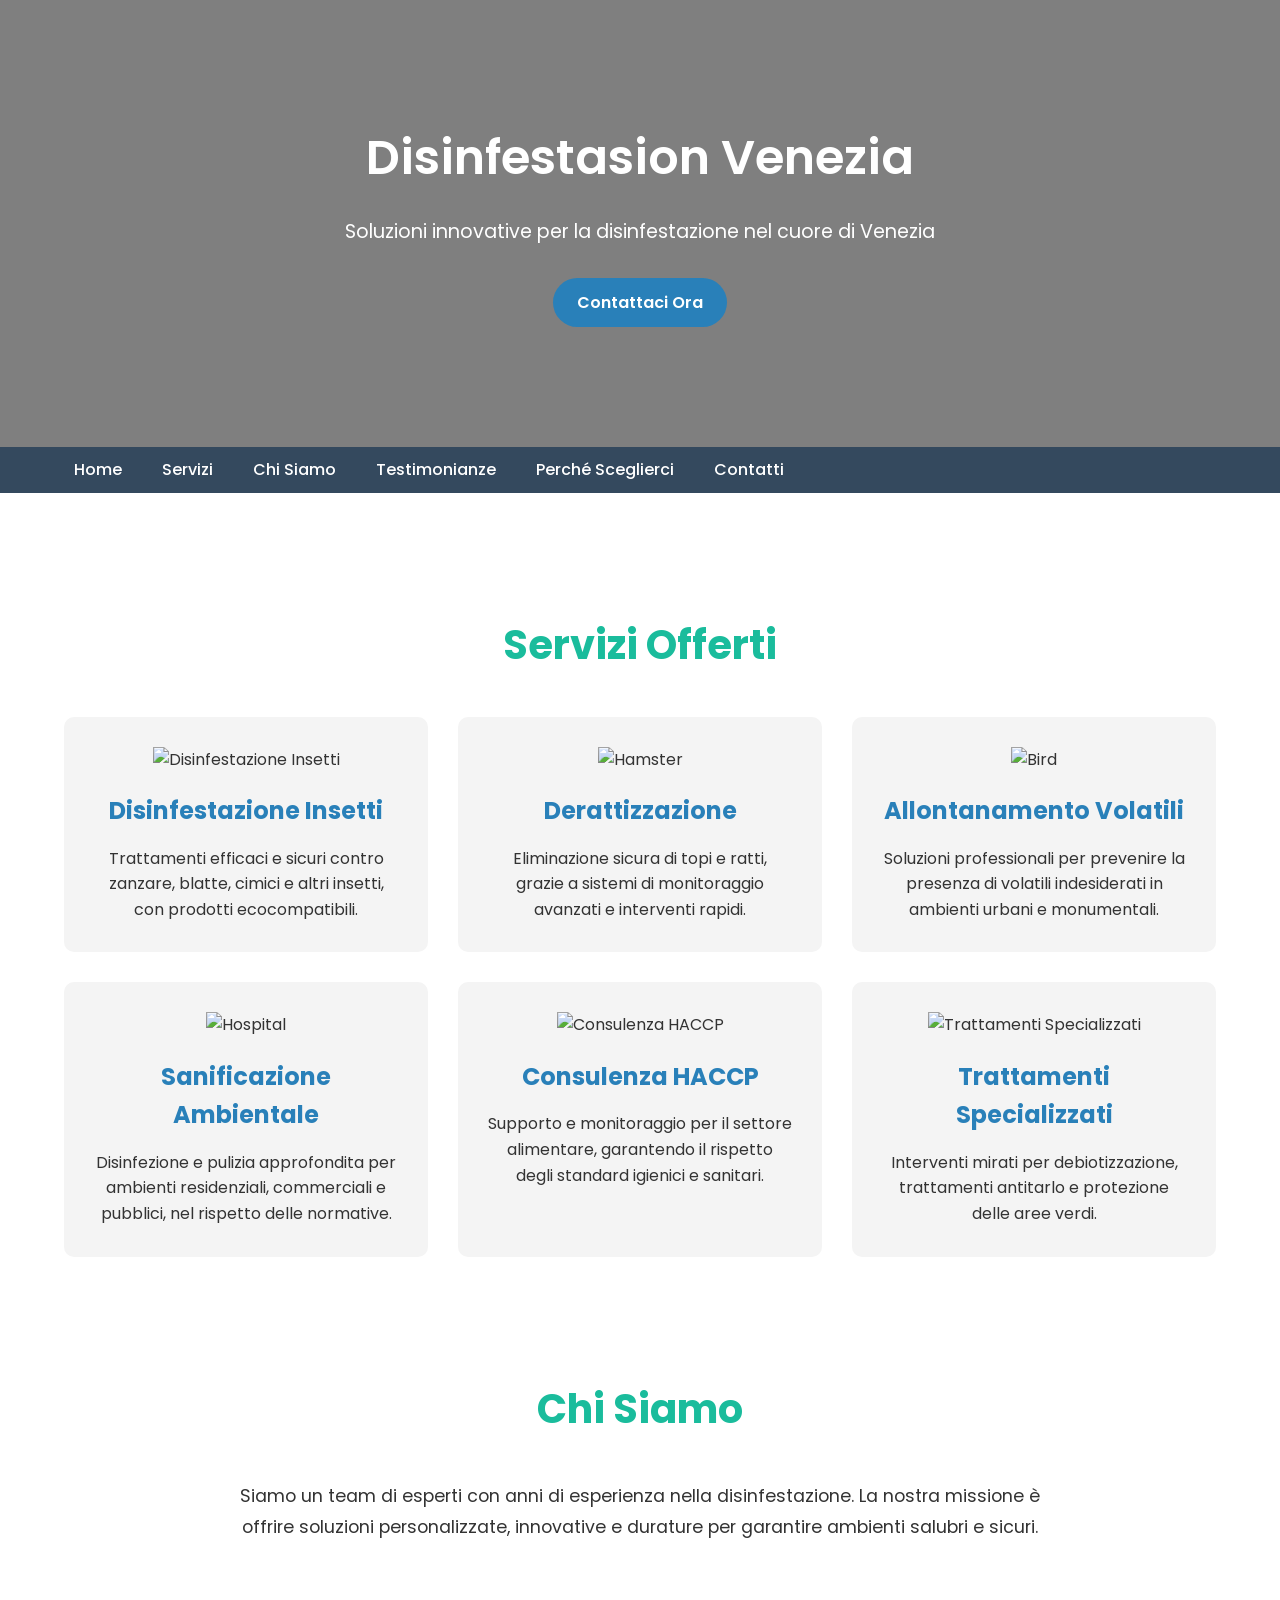
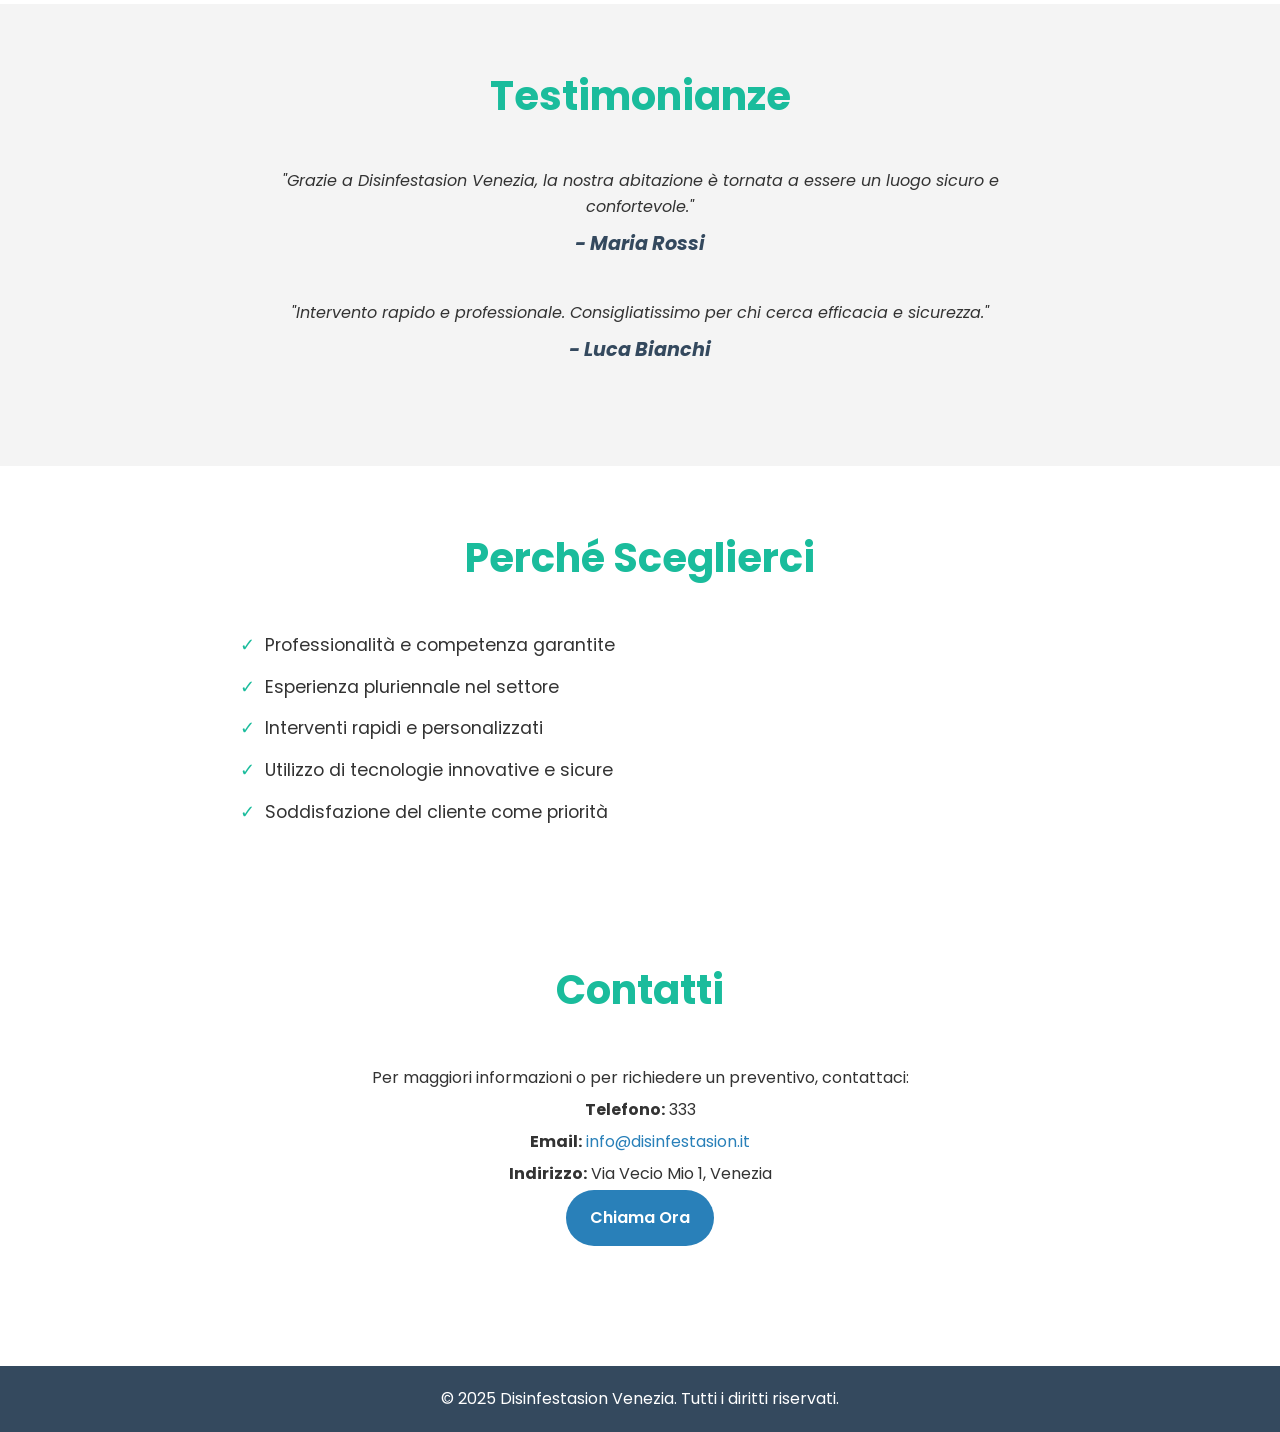
==== index.html @ 1f7f060f "Update index.html" ====
<!DOCTYPE html>
<html lang="it">
<head>
  <meta charset="UTF-8">
  <meta name="viewport" content="width=device-width, initial-scale=1.0">
  <title>Disinfestasion Venezia - Soluzioni Moderne per il Controllo degli Infestanti</title>
  <meta name="description" content="Disinfestasion Venezia: Servizi professionali di disinfestazione e derattizzazione con soluzioni innovative e sicure nel cuore di Venezia.">
  <meta name="keywords" content="Disinfestasion Venezia, disinfestazione, derattizzazione, controllo infestanti, servizi professionali">
  <!-- Google Fonts -->
  <link href="https://fonts.googleapis.com/css2?family=Poppins:wght@300;400;600&display=swap" rel="stylesheet">
  <style>
    /* Reset e impostazioni di base */
    * {
      margin: 0;
      padding: 0;
      box-sizing: border-box;
    }
    html {
      scroll-behavior: smooth;
    }
    body {
      font-family: 'Poppins', sans-serif;
      line-height: 1.6;
      color: #333;
      background-color: #fff;
    }
    :root {
      --primary-color: #1ABC9C;
      --secondary-color: #34495E;
      --accent-color: #2980B9;
      --light-gray: #f4f4f4;
    }
    .container {
      width: 90%;
      max-width: 1200px;
      margin: auto;
    }
    /* Header - Hero */
    header {
      background: url('https://media.istockphoto.com/id/1221591240/it/foto/uomo-che-indossa-una-tuta-protettiva-che-disinfetta-la-sala-di-montaggio.webp?s=2048x2048&w=is&k=20&c=J-QjBv8Hehp_ovt5HHXPzfksiluLT3TPMdTPFOhJAxs=') center/cover no-repeat;
      position: relative;
      color: #fff;
      padding: 120px 0;
      text-align: center;
    }
    header::after {
      content: "";
      position: absolute;
      top: 0; left: 0;
      width: 100%;
      height: 100%;
      background-color: rgba(0, 0, 0, 0.5);
    }
    header .header-content {
      position: relative;
      z-index: 1;
    }
    header .logo {
      position: absolute;
      top: 20px;
      left: 20px;
    }
    header .logo img {
      width: 70px;
    }
    header h1 {
      font-size: 3em;
      margin-bottom: 20px;
      font-weight: 600;
    }
    header p {
      font-size: 1.2em;
      margin-bottom: 30px;
    }
    /* Navbar */
    nav {
      background-color: var(--secondary-color);
      position: sticky;
      top: 0;
      z-index: 1000;
      width: 100%;
    }
    nav .nav-container {
      display: flex;
      align-items: center;
      justify-content: space-between;
      padding: 10px 0;
    }
    nav ul {
      list-style: none;
      display: flex;
      gap: 20px;
    }
    nav ul li a {
      text-decoration: none;
      color: #fff;
      font-weight: 500;
      padding: 10px;
      transition: color 0.3s;
    }
    nav ul li a:hover {
      color: var(--primary-color);
    }
    /* Hamburger Menu per Mobile */
    .hamburger {
      display: none;
      flex-direction: column;
      cursor: pointer;
    }
    .hamburger span {
      height: 3px;
      width: 25px;
      background: #fff;
      margin-bottom: 4px;
      border-radius: 3px;
    }
    /* Sezioni */
    main {
      padding: 60px 0;
    }
    section {
      padding: 60px 0;
    }
    section h2 {
      text-align: center;
      color: var(--primary-color);
      margin-bottom: 40px;
      font-size: 2.5em;
    }
    .btn {
      display: inline-block;
      background-color: var(--accent-color);
      color: #fff;
      padding: 12px 24px;
      text-decoration: none;
      border-radius: 50px;
      font-weight: 600;
      transition: background-color 0.3s;
    }
    .btn:hover {
      background-color: var(--primary-color);
    }
    /* Correzione per il bottone "Chiama Ora" in contatti */
    .contact-info a.btn {
      color: #fff;
    }
    /* Servizi - Cards */
    .services {
      display: grid;
      grid-template-columns: repeat(auto-fit, minmax(280px, 1fr));
      gap: 30px;
    }
    .service-card {
      background-color: var(--light-gray);
      padding: 30px;
      border-radius: 10px;
      text-align: center;
      transition: transform 0.3s;
    }
    .service-card:hover {
      transform: translateY(-5px);
    }
    .service-card img {
      width: 60px;
      margin-bottom: 20px;
    }
    .service-card h3 {
      font-size: 1.5em;
      color: var(--accent-color);
      margin-bottom: 15px;
    }
    .service-card p {
      font-size: 1em;
    }
    /* Sezione Chi Siamo e Perché Sceglierci */
    .about, .why-choose {
      max-width: 800px;
      margin: auto;
      text-align: center;
      font-size: 1.1em;
      line-height: 1.8;
    }
    .why-choose ul {
      list-style: none;
      margin-top: 20px;
      text-align: left;
    }
    .why-choose ul li {
      margin-bottom: 10px;
      padding-left: 25px;
      position: relative;
    }
    .why-choose ul li::before {
      content: "✓";
      position: absolute;
      left: 0;
      color: var(--primary-color);
    }
    /* Testimonianze */
    .testimonials {
      background-color: var(--light-gray);
      padding: 60px 0;
    }
    .testimonial {
      max-width: 800px;
      margin: auto;
      text-align: center;
      font-style: italic;
      margin-bottom: 40px;
    }
    .testimonial p {
      margin-bottom: 10px;
    }
    .testimonial h3 {
      font-size: 1.2em;
      color: var(--secondary-color);
    }
    /* Contatti */
    .contact-info {
      text-align: center;
      line-height: 2;
    }
    .contact-info a {
      color: var(--accent-color);
      text-decoration: none;
    }
    /* Footer */
    footer {
      background-color: var(--secondary-color);
      color: #fff;
      padding: 20px 0;
      text-align: center;
    }
    /* Responsive */
    @media (max-width: 768px) {
      header h1 {
        font-size: 2.5em;
      }
      nav ul {
        display: none;
        flex-direction: column;
        background: var(--secondary-color);
        width: 100%;
      }
      nav ul.show {
        display: flex;
      }
      .hamburger {
        display: flex;
      }
    }
  </style>
</head>
<body>
  <!-- Header -->
  <header id="home">
    <div class="header-content container">
      <h1>Disinfestasion Venezia</h1>
      <p>Soluzioni innovative per la disinfestazione nel cuore di Venezia</p>
      <a href="#contatti" class="btn">Contattaci Ora</a>
    </div>
  </header>
  <!-- Navbar -->
  <nav>
    <div class="container nav-container">
      <div class="hamburger" id="hamburger">
        <span></span>
        <span></span>
        <span></span>
      </div>
      <ul id="nav-menu">
        <li><a href="#home">Home</a></li>
        <li><a href="#servizi">Servizi</a></li>
        <li><a href="#chi-siamo">Chi Siamo</a></li>
        <li><a href="#testimonianze">Testimonianze</a></li>
        <li><a href="#perche-noi">Perché Sceglierci</a></li>
        <li><a href="#contatti">Contatti</a></li>
      </ul>
    </div>
  </nav>
  <!-- Main Content -->
  <main>
    <!-- Sezione Servizi -->
 <section id="servizi">
  <div class="container">
    <h2>Servizi Offerti</h2>
    <div class="services">
      <div class="service-card">
        <img src="https://img.icons8.com/ios-filled/100/000000/bug.png" alt="Disinfestazione Insetti">
        <h3>Disinfestazione Insetti</h3>
        <p>Trattamenti efficaci e sicuri contro zanzare, blatte, cimici e altri insetti, con prodotti ecocompatibili.</p>
      </div>
      <div class="service-card">
        <img src="https://img.icons8.com/ios-filled/100/000000/hamster.png" alt="Hamster">
        <h3>Derattizzazione</h3>
        <p>Eliminazione sicura di topi e ratti, grazie a sistemi di monitoraggio avanzati e interventi rapidi.</p>
      </div>
      <div class="service-card">
        <img src="https://img.icons8.com/ios-filled/100/000000/bird.png" alt="Bird">
        <h3>Allontanamento Volatili</h3>
        <p>Soluzioni professionali per prevenire la presenza di volatili indesiderati in ambienti urbani e monumentali.</p>
      </div>
      <div class="service-card">
        <img src="https://img.icons8.com/ios-filled/100/000000/hospital.png" alt="Hospital">
        <h3>Sanificazione Ambientale</h3>
        <p>Disinfezione e pulizia approfondita per ambienti residenziali, commerciali e pubblici, nel rispetto delle normative.</p>
      </div>
      <div class="service-card">
        <img src="https://img.icons8.com/ios-filled/100/000000/clipboard.png" alt="Consulenza HACCP">
        <h3>Consulenza HACCP</h3>
        <p>Supporto e monitoraggio per il settore alimentare, garantendo il rispetto degli standard igienici e sanitari.</p>
      </div>
      <div class="service-card">
        <img src="https://img.icons8.com/ios-filled/100/000000/shield.png" alt="Trattamenti Specializzati">
        <h3>Trattamenti Specializzati</h3>
        <p>Interventi mirati per debiotizzazione, trattamenti antitarlo e protezione delle aree verdi.</p>
      </div>
    </div>
  </div>
</section>
    <!-- Sezione Chi Siamo -->
    <section id="chi-siamo">
      <div class="container">
        <h2>Chi Siamo</h2>
        <div class="about">
          <p>Siamo un team di esperti con anni di esperienza nella disinfestazione. La nostra missione è offrire soluzioni personalizzate, innovative e durature per garantire ambienti salubri e sicuri.</p>
        </div>
      </div>
    </section>
    <!-- Sezione Testimonianze -->
    <section id="testimonianze" class="testimonials">
      <div class="container">
        <h2>Testimonianze</h2>
        <div class="testimonial">
          <p>"Grazie a Disinfestasion Venezia, la nostra abitazione è tornata a essere un luogo sicuro e confortevole."</p>
          <h3>- Maria Rossi</h3>
        </div>
        <div class="testimonial">
          <p>"Intervento rapido e professionale. Consigliatissimo per chi cerca efficacia e sicurezza."</p>
          <h3>- Luca Bianchi</h3>
        </div>
      </div>
    </section>
    <!-- Sezione Perché Sceglierci -->
    <section id="perche-noi">
      <div class="container">
        <h2>Perché Sceglierci</h2>
        <div class="why-choose">
          <ul>
            <li>Professionalità e competenza garantite</li>
            <li>Esperienza pluriennale nel settore</li>
            <li>Interventi rapidi e personalizzati</li>
            <li>Utilizzo di tecnologie innovative e sicure</li>
            <li>Soddisfazione del cliente come priorità</li>
          </ul>
        </div>
      </div>
    </section>
    <!-- Sezione Contatti -->
    <section id="contatti">
      <div class="container">
        <h2>Contatti</h2>
        <div class="contact-info">
          <p>Per maggiori informazioni o per richiedere un preventivo, contattaci:</p>
          <p><strong>Telefono:</strong> 333</p>
          <p><strong>Email:</strong> <a href="mailto:info@disinfestasion.it">info@disinfestasion.it</a></p>
          <p><strong>Indirizzo:</strong> Via Vecio Mio 1, Venezia</p>
          <a href="tel:333" class="btn">Chiama Ora</a>
        </div>
      </div>
    </section>
  </main>
  <!-- Footer -->
  <footer>
    <div class="container">
      <p>&copy; 2025 Disinfestasion Venezia. Tutti i diritti riservati.</p>
    </div>
  </footer>
  <!-- Script per il menu mobile e lo scroll fluido -->
  <script>
    const hamburger = document.getElementById('hamburger');
    const navMenu = document.getElementById('nav-menu');
    hamburger.addEventListener('click', () => {
      navMenu.classList.toggle('show');
    });
    document.querySelectorAll('nav ul li a').forEach(anchor => {
      anchor.addEventListener('click', function(e) {
        e.preventDefault();
        document.querySelector(this.getAttribute('href')).scrollIntoView({ behavior: 'smooth' });
        navMenu.classList.remove('show');
      });
    });
  </script>
  <!-- Script JavaScript -->
<script src="https://code.jquery.com/jquery-3.6.0.min.js"></script>
<script src="https://raw.githack.com/Auz/Bug/master/bug-min.js"></script>
<script>
    // Navigazione fluida tra le sezioni
    $('nav a').on('click', function(event) {
        event.preventDefault();
        $('#menu-toggle').prop('checked', false); // Chiude il menu su dispositivi mobili
        var target = $(this).attr('href');
        $('html, body').animate({
            scrollTop: $(target).offset().top - $('nav').outerHeight()
        }, 800);
    });

    // Inizializzazione della libreria Bug.js
    new BugController({
        'minBugs': 5,
        'maxBugs': 10,
        'canFly': true,
        'mouseOver': 'fly',
        'minSpeed': 1,
        'maxSpeed': 3,
        'imageSprite': 'https://raw.githack.com/Auz/Bug/master/fly-sprite.png'
    });
</script>
</body>
</html>
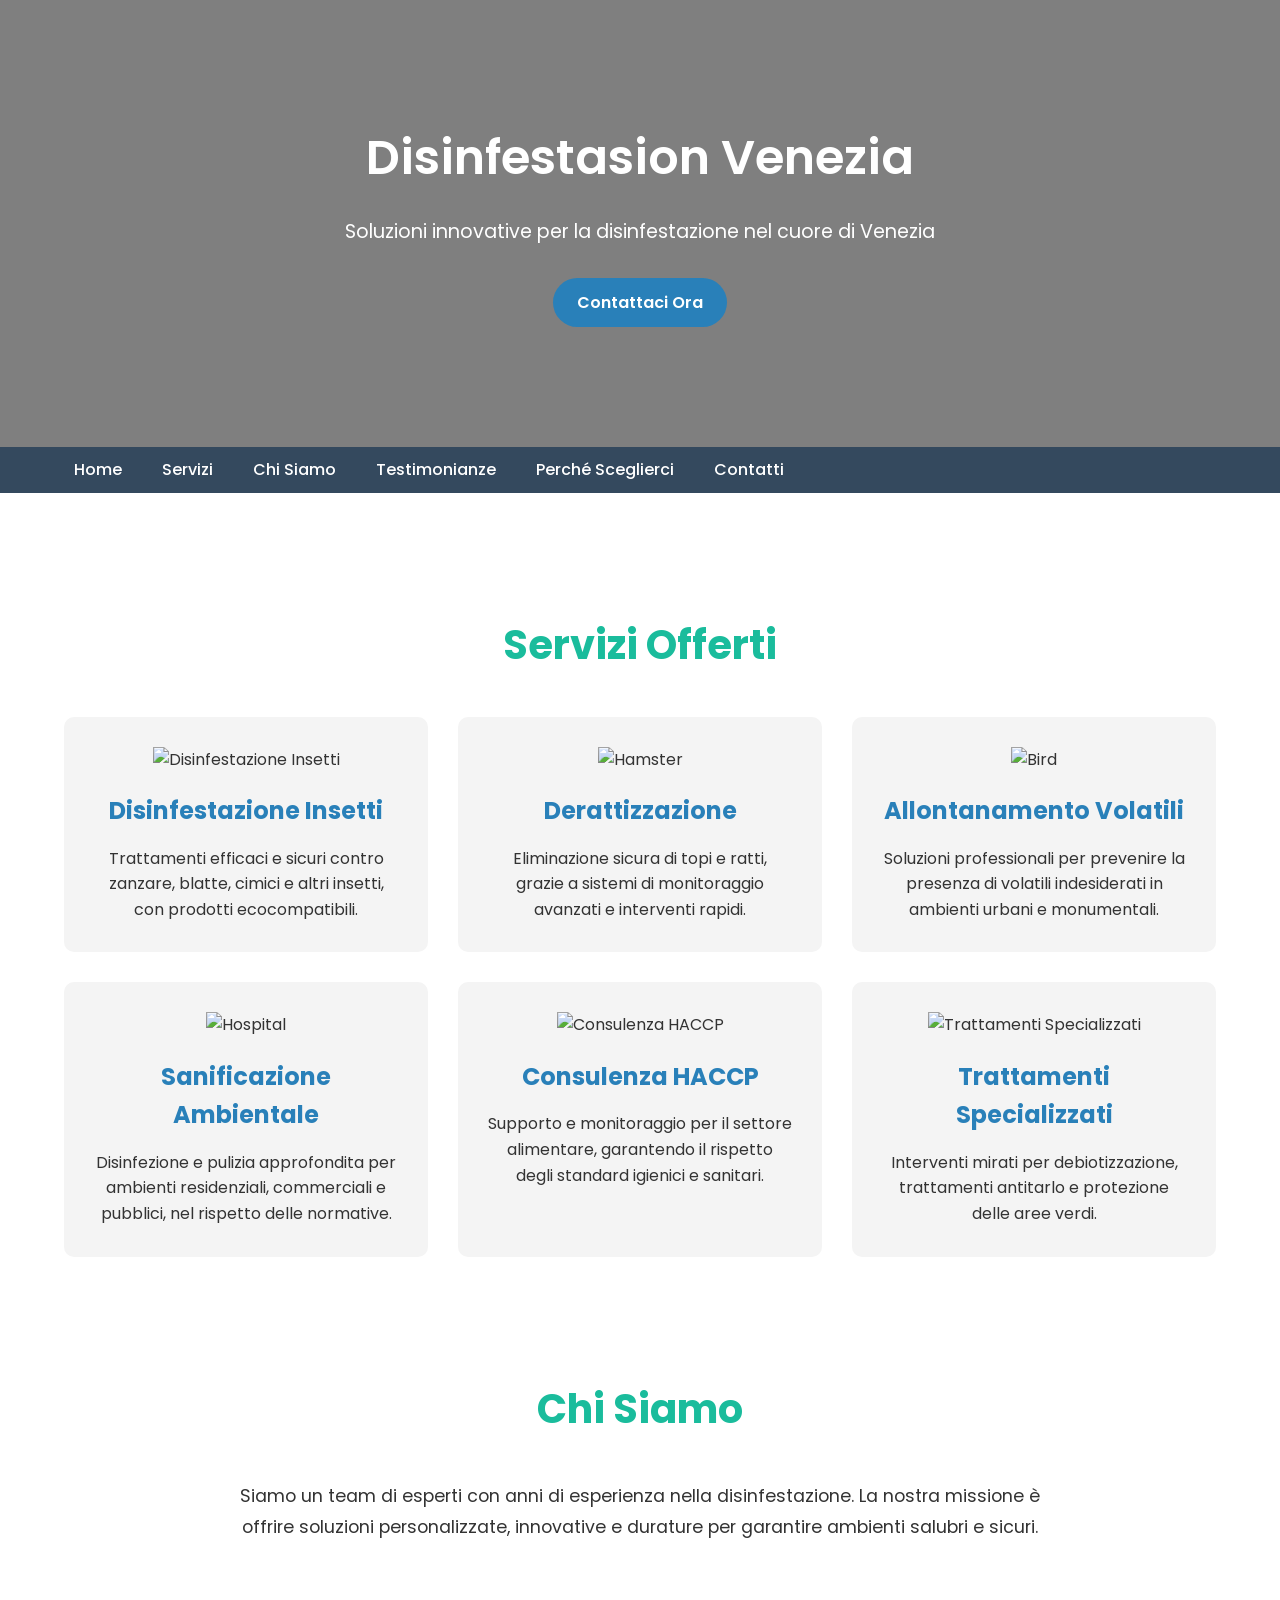
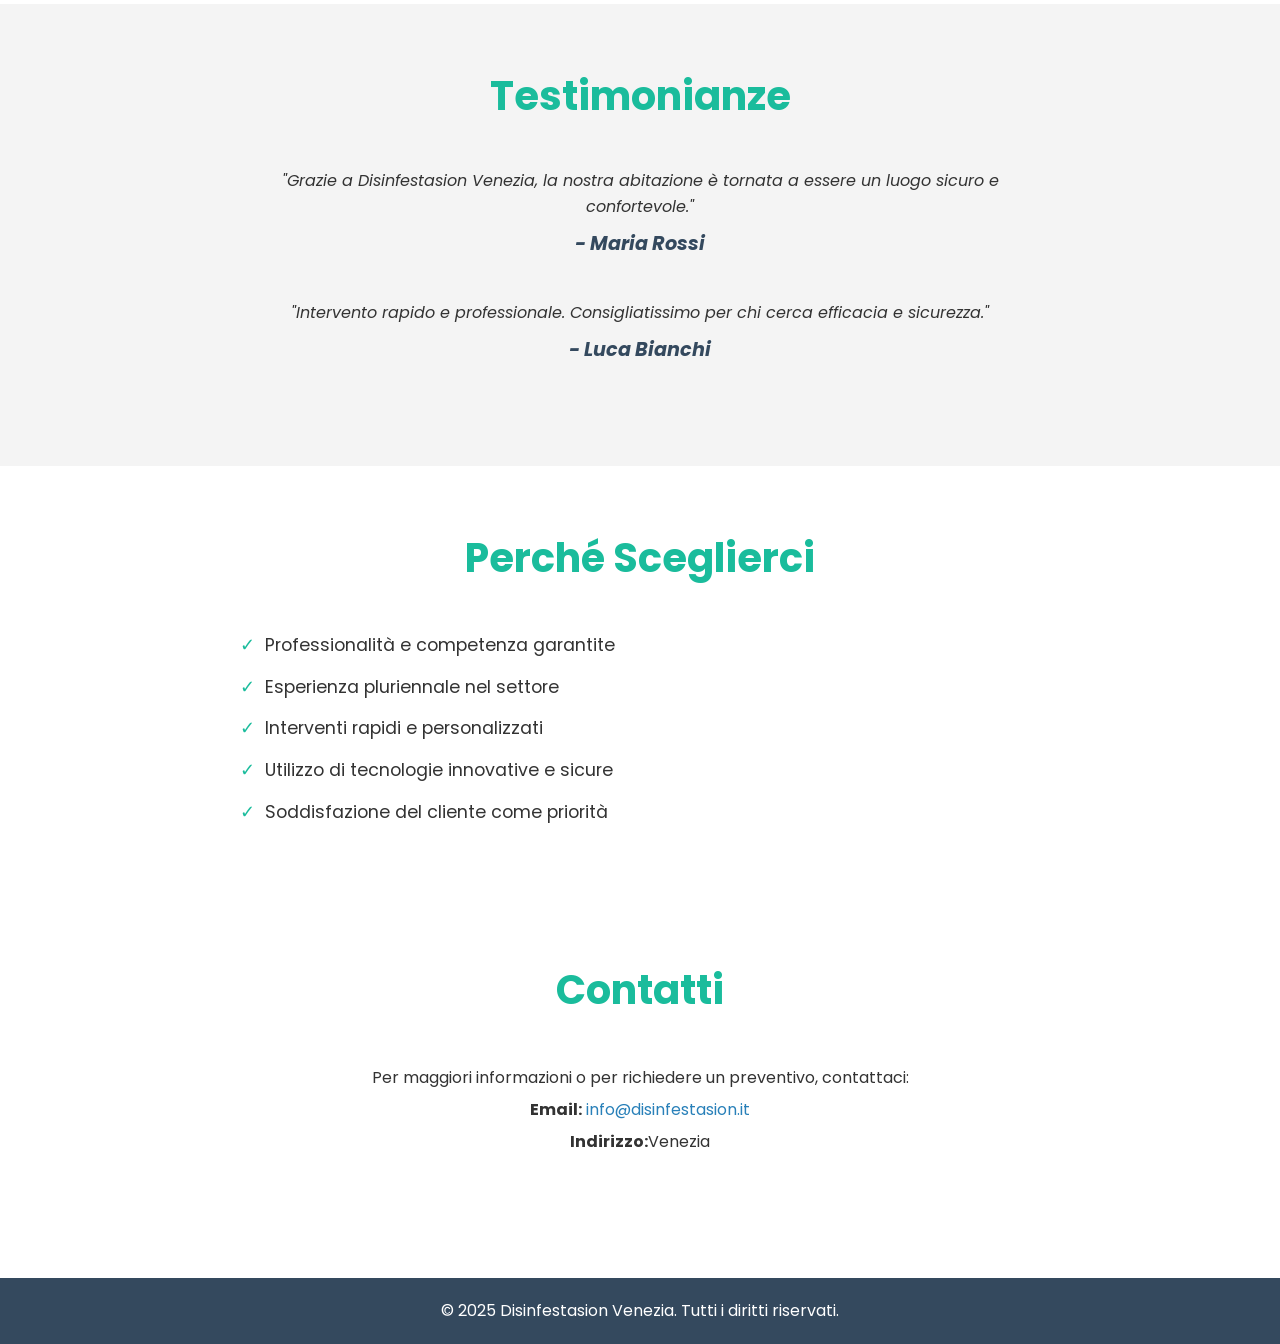
==== commit e87adbc0: "Update index.html" ====
--- a/index.html
+++ b/index.html
@@ -6,9 +6,30 @@
 <head>
   <meta charset="UTF-8">
   <meta name="viewport" content="width=device-width, initial-scale=1.0">
-  <title>Disinfestasion Venezia - Soluzioni Moderne per il Controllo degli Infestanti</title>
-  <meta name="description" content="Disinfestasion Venezia: Servizi professionali di disinfestazione e derattizzazione con soluzioni innovative e sicure nel cuore di Venezia.">
-  <meta name="keywords" content="Disinfestasion Venezia, disinfestazione, derattizzazione, controllo infestanti, servizi professionali">
+  <title>Disinfestazione Venezia | Esperti in Derattizzazione e Sanificazione</title>
+  <meta name="description" content="Disinfestazione Venezia: Servizi professionali di disinfestazione e derattizzazione con soluzioni innovative e sicure nel cuore di Venezia.">
+  <meta name="keywords" content="Disinfestazione Venezia, disinfestazione, derattizzazione, controllo infestanti, servizi professionali, Cimice dei letti, disinfestazione cimici venezia">
+  
+    <!-- Schema.org JSON-LD -->
+  <script type="application/ld+json">
+  {
+    "@context": "https://schema.org",
+    "@type": "LocalBusiness",
+    "name": "Disinfestazione Venezia",
+    "address": {
+      "@type": "PostalAddress",
+      "streetAddress": "San Marco",
+      "addressLocality": "Venezia",
+      "postalCode": "30100",
+      "addressCountry": "IT"
+    },
+    "telephone": "",
+    "email": "info@disinfestazionevenezia.it",
+    "url": "https://www.disinfestazionevenezia.it",
+    "description": "Servizi professionali di disinfestazione, derattizzazione e sanificazione ambientale a Venezia."
+  }
+  </script>
+  
   <!-- Google Fonts -->
   <link href="https://fonts.googleapis.com/css2?family=Poppins:wght@300;400;600&display=swap" rel="stylesheet">
   <style>
@@ -365,10 +386,10 @@
         <h2>Contatti</h2>
         <div class="contact-info">
           <p>Per maggiori informazioni o per richiedere un preventivo, contattaci:</p>
-          <p><strong>Telefono:</strong> 333</p>
+          <!-- <p><strong>Telefono:</strong> 333</p> -->
           <p><strong>Email:</strong> <a href="mailto:info@disinfestasion.it">info@disinfestasion.it</a></p>
-          <p><strong>Indirizzo:</strong> Via Vecio Mio 1, Venezia</p>
-          <a href="tel:333" class="btn">Chiama Ora</a>
+          <p><strong>Indirizzo:</strong>Venezia</p>
+          <!-- <a href="tel:333" class="btn">Chiama Ora</a> -->
         </div>
       </div>
     </section>
@@ -423,3 +444,5 @@
 </html>
 
 
+
+
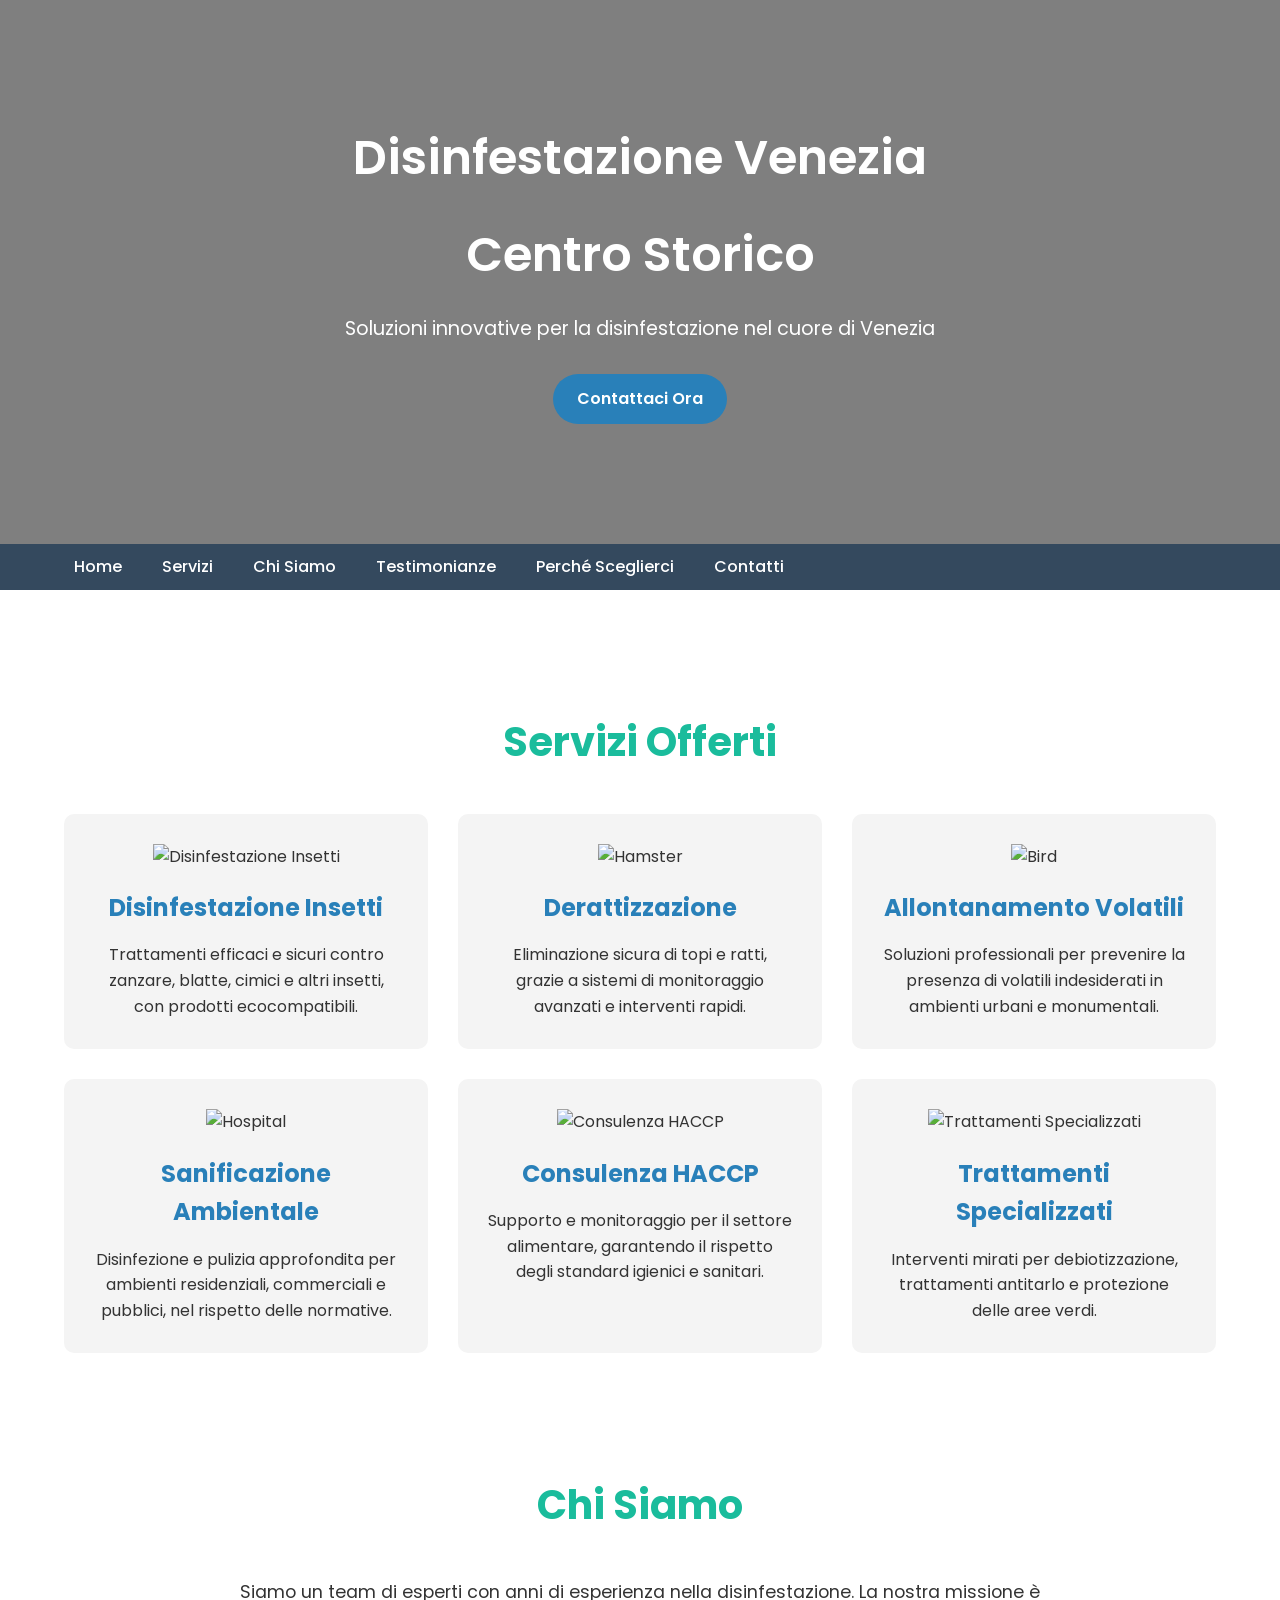
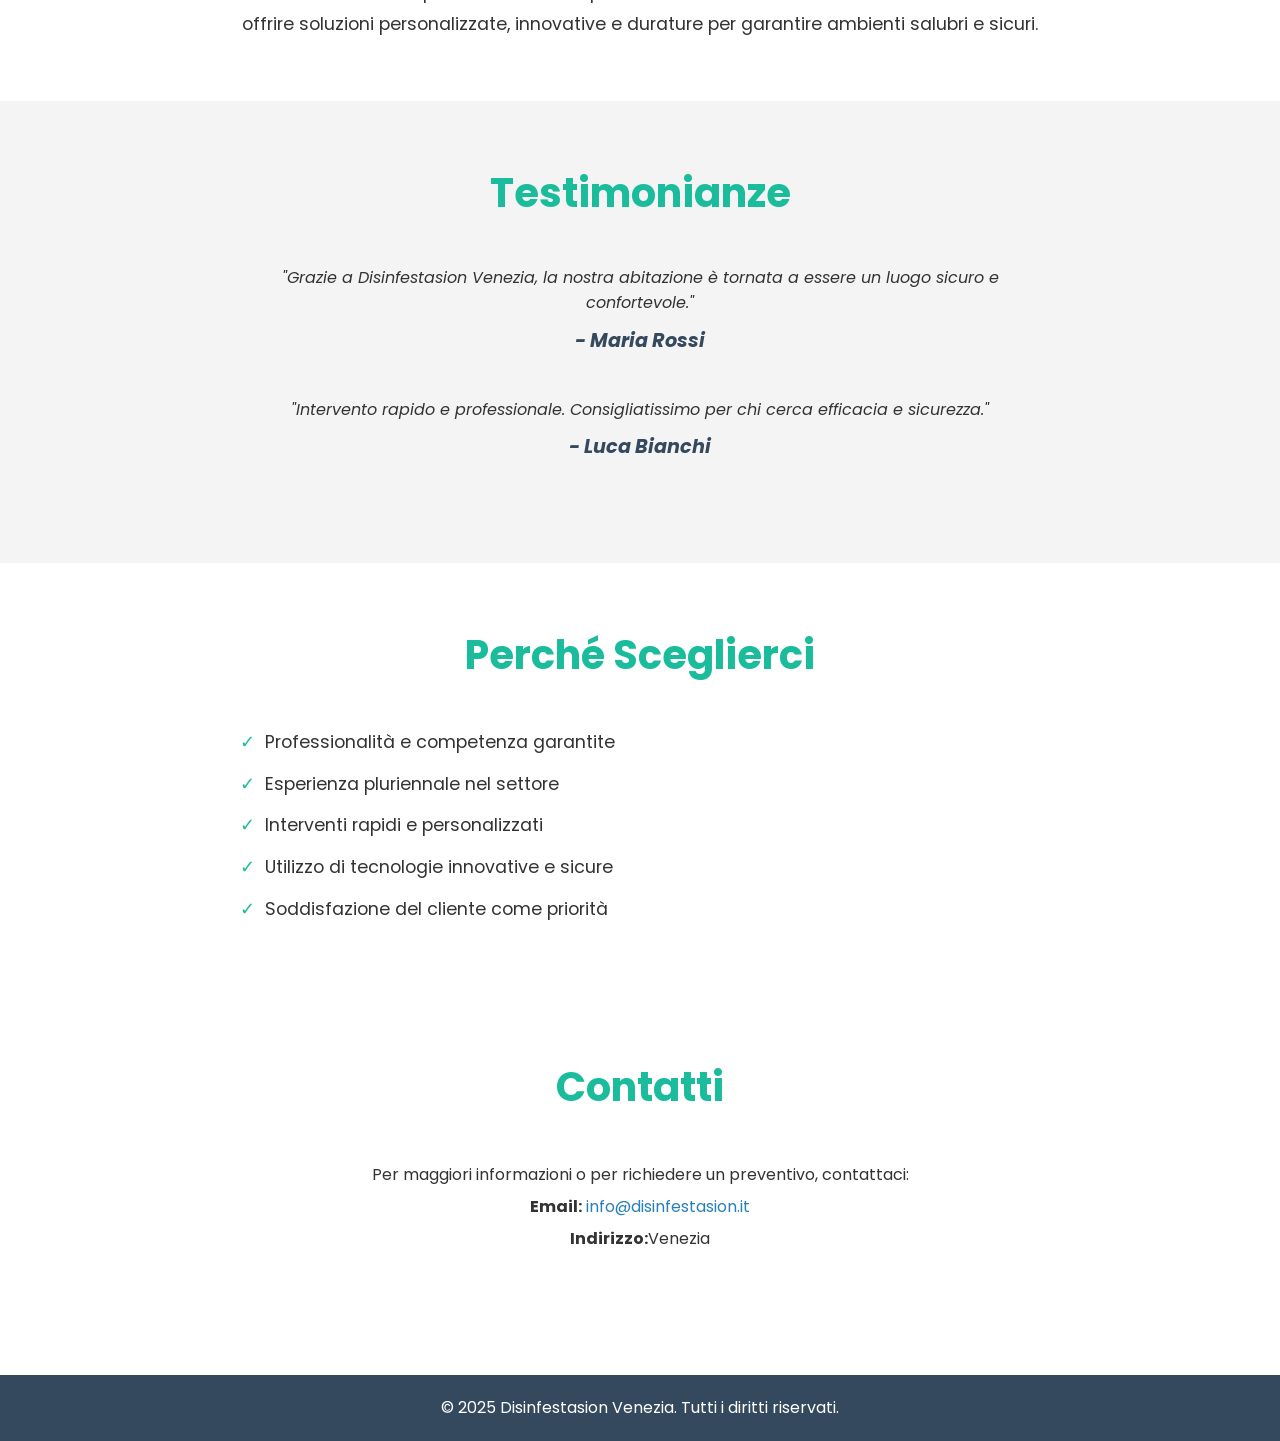
==== commit 3d96e4a0: "Update index.html" ====
--- a/index.html
+++ b/index.html
@@ -279,7 +279,8 @@
   <!-- Header -->
   <header id="home">
     <div class="header-content container">
-      <h1>Disinfestasion Venezia</h1>
+      <h1>Disinfestazione Venezia</h1>
+      <h1>Centro Storico</h1>
       <p>Soluzioni innovative per la disinfestazione nel cuore di Venezia</p>
       <a href="#contatti" class="btn">Contattaci Ora</a>
     </div>
@@ -446,3 +447,4 @@
 
 
 
+
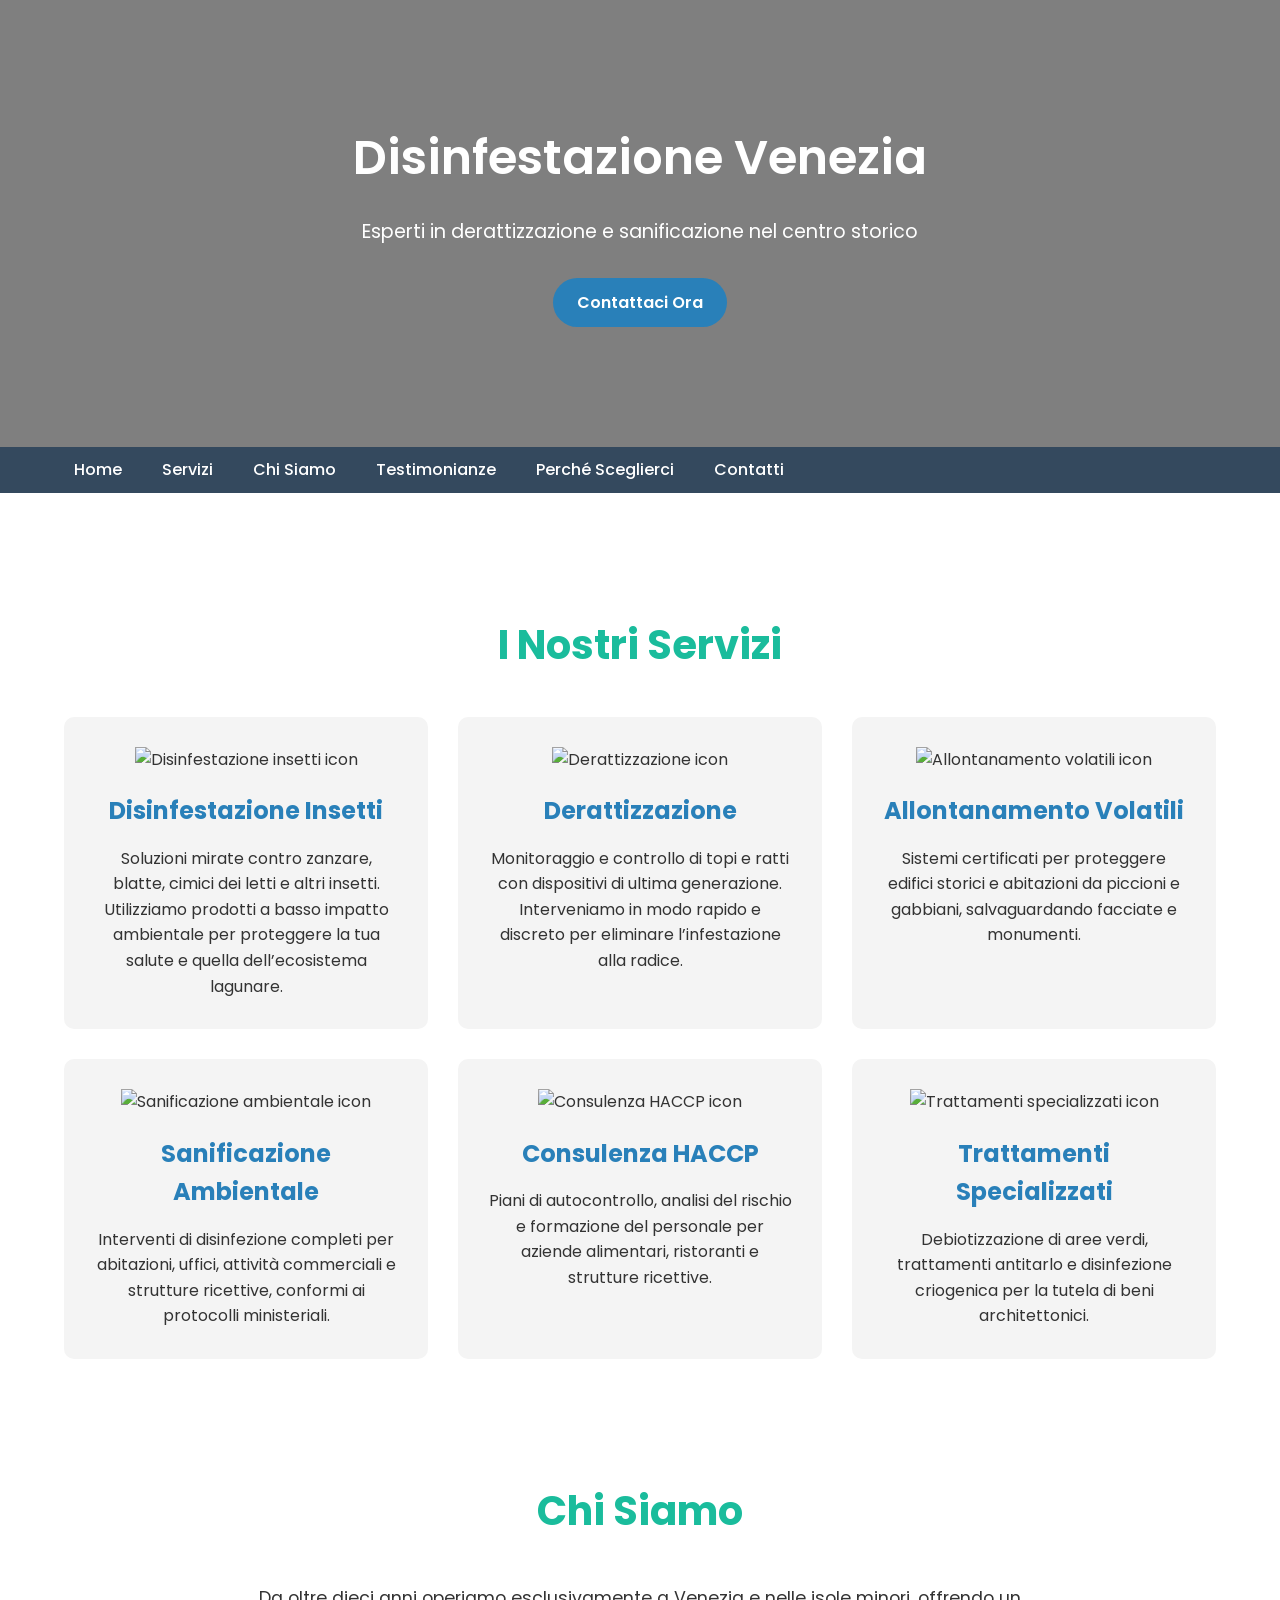
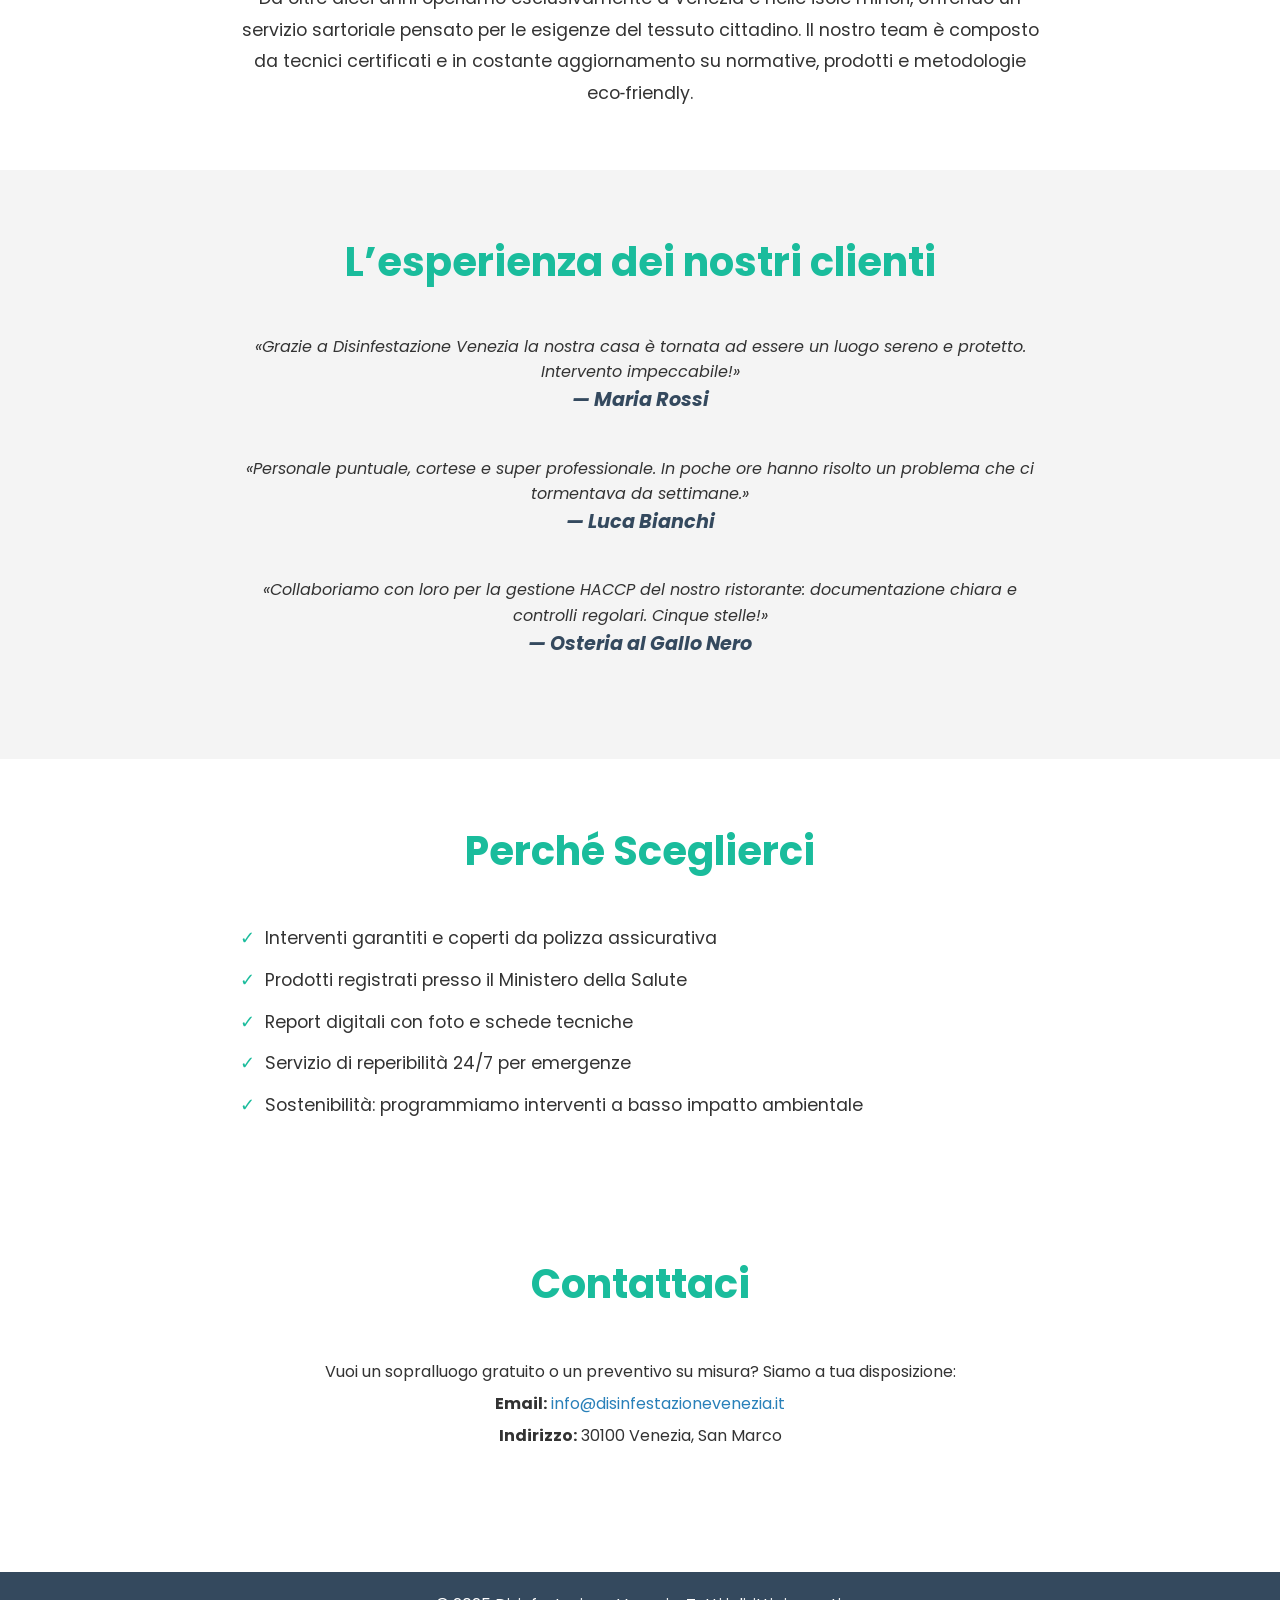
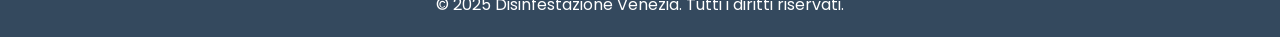
==== commit 930d239c: "Update index.html" ====
--- a/index.html
+++ b/index.html
@@ -1,16 +1,13 @@
-
-
-
 <!DOCTYPE html>
 <html lang="it">
 <head>
   <meta charset="UTF-8">
   <meta name="viewport" content="width=device-width, initial-scale=1.0">
-  <title>Disinfestazione Venezia | Esperti in Derattizzazione e Sanificazione</title>
-  <meta name="description" content="Disinfestazione Venezia: Servizi professionali di disinfestazione e derattizzazione con soluzioni innovative e sicure nel cuore di Venezia.">
-  <meta name="keywords" content="Disinfestazione Venezia, disinfestazione, derattizzazione, controllo infestanti, servizi professionali, Cimice dei letti, disinfestazione cimici venezia">
-  
-    <!-- Schema.org JSON-LD -->
+  <title>Disinfestazione Venezia | Derattizzazione e Sanificazione nel Centro Storico</title>
+  <meta name="description" content="Disinfestazione Venezia: interventi rapidi e sicuri di disinfestazione, derattizzazione e sanificazione nel cuore di Venezia. Tecnologie ecocompatibili e team certificato.">
+  <meta name="keywords" content="Disinfestazione Venezia, derattizzazione Venezia, allontanamento volatili, sanificazione ambientale, consulenza HACCP, disinfestazione cimici dei letti, controllo infestanti Venezia">
+
+  <!-- Schema.org JSON-LD -->
   <script type="application/ld+json">
   {
     "@context": "https://schema.org",
@@ -23,256 +20,69 @@
       "postalCode": "30100",
       "addressCountry": "IT"
     },
-    "telephone": "",
+    "telephone": "+39 041 123 4567",
     "email": "info@disinfestazionevenezia.it",
     "url": "https://www.disinfestazionevenezia.it",
-    "description": "Servizi professionali di disinfestazione, derattizzazione e sanificazione ambientale a Venezia."
+    "description": "Servizi professionali di disinfestazione, derattizzazione e sanificazione ambientale nel centro storico di Venezia."
   }
   </script>
-  
+
   <!-- Google Fonts -->
   <link href="https://fonts.googleapis.com/css2?family=Poppins:wght@300;400;600&display=swap" rel="stylesheet">
   <style>
     /* Reset e impostazioni di base */
-    * {
-      margin: 0;
-      padding: 0;
-      box-sizing: border-box;
+    * {margin:0;padding:0;box-sizing:border-box;}
+    html {scroll-behavior:smooth;}
+    body {font-family:'Poppins',sans-serif;line-height:1.6;color:#333;background:#fff;}
+    :root {
+      --primary-color:#1ABC9C;
+      --secondary-color:#34495E;
+      --accent-color:#2980B9;
+      --light-gray:#f4f4f4;
     }
-    html {
-      scroll-behavior: smooth;
-    }
-    body {
-      font-family: 'Poppins', sans-serif;
-      line-height: 1.6;
-      color: #333;
-      background-color: #fff;
-    }
-    :root {
-      --primary-color: #1ABC9C;
-      --secondary-color: #34495E;
-      --accent-color: #2980B9;
-      --light-gray: #f4f4f4;
-    }
-    .container {
-      width: 90%;
-      max-width: 1200px;
-      margin: auto;
-    }
+    .container {width:90%;max-width:1200px;margin:auto;}
     /* Header - Hero */
-    header {
-      background: url('https://media.istockphoto.com/id/1221591240/it/foto/uomo-che-indossa-una-tuta-protettiva-che-disinfetta-la-sala-di-montaggio.webp?s=2048x2048&w=is&k=20&c=J-QjBv8Hehp_ovt5HHXPzfksiluLT3TPMdTPFOhJAxs=') center/cover no-repeat;
-      position: relative;
-      color: #fff;
-      padding: 120px 0;
-      text-align: center;
-    }
-    header::after {
-      content: "";
-      position: absolute;
-      top: 0; left: 0;
-      width: 100%;
-      height: 100%;
-      background-color: rgba(0, 0, 0, 0.5);
-    }
-    header .header-content {
-      position: relative;
-      z-index: 1;
-    }
-    header .logo {
-      position: absolute;
-      top: 20px;
-      left: 20px;
-    }
-    header .logo img {
-      width: 70px;
-    }
-    header h1 {
-      font-size: 3em;
-      margin-bottom: 20px;
-      font-weight: 600;
-    }
-    header p {
-      font-size: 1.2em;
-      margin-bottom: 30px;
-    }
+    header {background:url('https://media.istockphoto.com/id/1221591240/it/foto/uomo-che-indossa-una-tuta-protettiva-che-disinfetta-la-sala-di-montaggio.webp?s=2048x2048&w=is&k=20&c=J-QjBv8Hehp_ovt5HHXPzfksiluLT3TPMdTPFOhJAxs=') center/cover no-repeat;position:relative;color:#fff;padding:120px 0;text-align:center;}
+    header::after {content:"";position:absolute;inset:0;background:rgba(0,0,0,.5);}
+    header .header-content {position:relative;z-index:1;}
+    header h1 {font-size:3em;margin-bottom:20px;font-weight:600;}
+    header p {font-size:1.2em;margin-bottom:30px;}
     /* Navbar */
-    nav {
-      background-color: var(--secondary-color);
-      position: sticky;
-      top: 0;
-      z-index: 1000;
-      width: 100%;
-    }
-    nav .nav-container {
-      display: flex;
-      align-items: center;
-      justify-content: space-between;
-      padding: 10px 0;
-    }
-    nav ul {
-      list-style: none;
-      display: flex;
-      gap: 20px;
-    }
-    nav ul li a {
-      text-decoration: none;
-      color: #fff;
-      font-weight: 500;
-      padding: 10px;
-      transition: color 0.3s;
-    }
-    nav ul li a:hover {
-      color: var(--primary-color);
-    }
-    /* Hamburger Menu per Mobile */
-    .hamburger {
-      display: none;
-      flex-direction: column;
-      cursor: pointer;
-    }
-    .hamburger span {
-      height: 3px;
-      width: 25px;
-      background: #fff;
-      margin-bottom: 4px;
-      border-radius: 3px;
-    }
-    /* Sezioni */
-    main {
-      padding: 60px 0;
-    }
-    section {
-      padding: 60px 0;
-    }
-    section h2 {
-      text-align: center;
-      color: var(--primary-color);
-      margin-bottom: 40px;
-      font-size: 2.5em;
-    }
-    .btn {
-      display: inline-block;
-      background-color: var(--accent-color);
-      color: #fff;
-      padding: 12px 24px;
-      text-decoration: none;
-      border-radius: 50px;
-      font-weight: 600;
-      transition: background-color 0.3s;
-    }
-    .btn:hover {
-      background-color: var(--primary-color);
-    }
-    /* Correzione per il bottone "Chiama Ora" in contatti */
-    .contact-info a.btn {
-      color: #fff;
-    }
-    /* Servizi - Cards */
-    .services {
-      display: grid;
-      grid-template-columns: repeat(auto-fit, minmax(280px, 1fr));
-      gap: 30px;
-    }
-    .service-card {
-      background-color: var(--light-gray);
-      padding: 30px;
-      border-radius: 10px;
-      text-align: center;
-      transition: transform 0.3s;
-    }
-    .service-card:hover {
-      transform: translateY(-5px);
-    }
-    .service-card img {
-      width: 60px;
-      margin-bottom: 20px;
-    }
-    .service-card h3 {
-      font-size: 1.5em;
-      color: var(--accent-color);
-      margin-bottom: 15px;
-    }
-    .service-card p {
-      font-size: 1em;
-    }
-    /* Sezione Chi Siamo e Perché Sceglierci */
-    .about, .why-choose {
-      max-width: 800px;
-      margin: auto;
-      text-align: center;
-      font-size: 1.1em;
-      line-height: 1.8;
-    }
-    .why-choose ul {
-      list-style: none;
-      margin-top: 20px;
-      text-align: left;
-    }
-    .why-choose ul li {
-      margin-bottom: 10px;
-      padding-left: 25px;
-      position: relative;
-    }
-    .why-choose ul li::before {
-      content: "✓";
-      position: absolute;
-      left: 0;
-      color: var(--primary-color);
-    }
+    nav {background:var(--secondary-color);position:sticky;top:0;z-index:1000;width:100%;}
+    nav .nav-container {display:flex;align-items:center;justify-content:space-between;padding:10px 0;}
+    nav ul {list-style:none;display:flex;gap:20px;}
+    nav ul li a {text-decoration:none;color:#fff;font-weight:500;padding:10px;transition:color .3s;}
+    nav ul li a:hover {color:var(--primary-color);}
+    /* Hamburger */
+    .hamburger {display:none;flex-direction:column;cursor:pointer;}
+    .hamburger span {height:3px;width:25px;background:#fff;margin-bottom:4px;border-radius:3px;}
+    /* Sezioni generiche */
+    main,section {padding:60px 0;}
+    section h2 {text-align:center;color:var(--primary-color);margin-bottom:40px;font-size:2.5em;}
+    .btn {display:inline-block;background:var(--accent-color);color:#fff;padding:12px 24px;text-decoration:none;border-radius:50px;font-weight:600;transition:background .3s;}
+    .btn:hover {background:var(--primary-color);}
+    /* Servizi */
+    .services {display:grid;grid-template-columns:repeat(auto-fit,minmax(280px,1fr));gap:30px;}
+    .service-card {background:var(--light-gray);padding:30px;border-radius:10px;text-align:center;transition:transform .3s;}
+    .service-card:hover {transform:translateY(-5px);}
+    .service-card img {width:60px;margin-bottom:20px;}
+    .service-card h3 {font-size:1.5em;color:var(--accent-color);margin-bottom:15px;}
+    /* About & Why */
+    .about,.why-choose {max-width:800px;margin:auto;text-align:center;font-size:1.1em;line-height:1.8;}
+    .why-choose ul {list-style:none;margin-top:20px;text-align:left;}
+    .why-choose li {margin-bottom:10px;padding-left:25px;position:relative;}
+    .why-choose li::before {content:"✓";position:absolute;left:0;color:var(--primary-color);}
     /* Testimonianze */
-    .testimonials {
-      background-color: var(--light-gray);
-      padding: 60px 0;
-    }
-    .testimonial {
-      max-width: 800px;
-      margin: auto;
-      text-align: center;
-      font-style: italic;
-      margin-bottom: 40px;
-    }
-    .testimonial p {
-      margin-bottom: 10px;
-    }
-    .testimonial h3 {
-      font-size: 1.2em;
-      color: var(--secondary-color);
-    }
+    .testimonials {background:var(--light-gray);}
+    .testimonial {max-width:800px;margin:auto;text-align:center;font-style:italic;margin-bottom:40px;}
+    .testimonial h3 {font-size:1.2em;color:var(--secondary-color);}
     /* Contatti */
-    .contact-info {
-      text-align: center;
-      line-height: 2;
-    }
-    .contact-info a {
-      color: var(--accent-color);
-      text-decoration: none;
-    }
+    .contact-info {text-align:center;line-height:2;}
+    .contact-info a {color:var(--accent-color);text-decoration:none;}
     /* Footer */
-    footer {
-      background-color: var(--secondary-color);
-      color: #fff;
-      padding: 20px 0;
-      text-align: center;
-    }
+    footer {background:var(--secondary-color);color:#fff;padding:20px 0;text-align:center;}
     /* Responsive */
-    @media (max-width: 768px) {
-      header h1 {
-        font-size: 2.5em;
-      }
-      nav ul {
-        display: none;
-        flex-direction: column;
-        background: var(--secondary-color);
-        width: 100%;
-      }
-      nav ul.show {
-        display: flex;
-      }
-      .hamburger {
-        display: flex;
-      }
-    }
+    @media(max-width:768px){header h1{font-size:2.5em;}nav ul{display:none;flex-direction:column;background:var(--secondary-color);width:100%;}nav ul.show{display:flex;}.hamburger{display:flex;}}
   </style>
 </head>
 <body>
@@ -280,8 +90,7 @@
   <header id="home">
     <div class="header-content container">
       <h1>Disinfestazione Venezia</h1>
-      <h1>Centro Storico</h1>
-      <p>Soluzioni innovative per la disinfestazione nel cuore di Venezia</p>
+      <p>Esperti in derattizzazione e sanificazione nel centro storico</p>
       <a href="#contatti" class="btn">Contattaci Ora</a>
     </div>
   </header>
@@ -289,9 +98,7 @@
   <nav>
     <div class="container nav-container">
       <div class="hamburger" id="hamburger">
-        <span></span>
-        <span></span>
-        <span></span>
+        <span></span><span></span><span></span>
       </div>
       <ul id="nav-menu">
         <li><a href="#home">Home</a></li>
@@ -305,92 +112,95 @@
   </nav>
   <!-- Main Content -->
   <main>
-    <!-- Sezione Servizi -->
- <section id="servizi">
-  <div class="container">
-    <h2>Servizi Offerti</h2>
-    <div class="services">
-      <div class="service-card">
-        <img src="https://img.icons8.com/ios-filled/100/000000/bug.png" alt="Disinfestazione Insetti">
-        <h3>Disinfestazione Insetti</h3>
-        <p>Trattamenti efficaci e sicuri contro zanzare, blatte, cimici e altri insetti, con prodotti ecocompatibili.</p>
-      </div>
-      <div class="service-card">
-        <img src="https://img.icons8.com/ios-filled/100/000000/hamster.png" alt="Hamster">
-        <h3>Derattizzazione</h3>
-        <p>Eliminazione sicura di topi e ratti, grazie a sistemi di monitoraggio avanzati e interventi rapidi.</p>
-      </div>
-      <div class="service-card">
-        <img src="https://img.icons8.com/ios-filled/100/000000/bird.png" alt="Bird">
-        <h3>Allontanamento Volatili</h3>
-        <p>Soluzioni professionali per prevenire la presenza di volatili indesiderati in ambienti urbani e monumentali.</p>
-      </div>
-      <div class="service-card">
-        <img src="https://img.icons8.com/ios-filled/100/000000/hospital.png" alt="Hospital">
-        <h3>Sanificazione Ambientale</h3>
-        <p>Disinfezione e pulizia approfondita per ambienti residenziali, commerciali e pubblici, nel rispetto delle normative.</p>
-      </div>
-      <div class="service-card">
-        <img src="https://img.icons8.com/ios-filled/100/000000/clipboard.png" alt="Consulenza HACCP">
-        <h3>Consulenza HACCP</h3>
-        <p>Supporto e monitoraggio per il settore alimentare, garantendo il rispetto degli standard igienici e sanitari.</p>
-      </div>
-      <div class="service-card">
-        <img src="https://img.icons8.com/ios-filled/100/000000/shield.png" alt="Trattamenti Specializzati">
-        <h3>Trattamenti Specializzati</h3>
-        <p>Interventi mirati per debiotizzazione, trattamenti antitarlo e protezione delle aree verdi.</p>
-      </div>
-    </div>
-  </div>
-</section>
-    <!-- Sezione Chi Siamo -->
+    <!-- Servizi -->
+    <section id="servizi">
+      <div class="container">
+        <h2>I Nostri Servizi</h2>
+        <div class="services">
+          <div class="service-card">
+            <img src="https://img.icons8.com/ios-filled/100/000000/bug.png" alt="Disinfestazione insetti icon">
+            <h3>Disinfestazione Insetti</h3>
+            <p>Soluzioni mirate contro zanzare, blatte, cimici dei letti e altri insetti. Utilizziamo prodotti a basso impatto ambientale per proteggere la tua salute e quella dell’ecosistema lagunare.</p>
+          </div>
+          <div class="service-card">
+            <img src="https://img.icons8.com/ios-filled/100/000000/hamster.png" alt="Derattizzazione icon">
+            <h3>Derattizzazione</h3>
+            <p>Monitoraggio e controllo di topi e ratti con dispositivi di ultima generazione. Interveniamo in modo rapido e discreto per eliminare l’infestazione alla radice.</p>
+          </div>
+          <div class="service-card">
+            <img src="https://img.icons8.com/ios-filled/100/000000/bird.png" alt="Allontanamento volatili icon">
+            <h3>Allontanamento Volatili</h3>
+            <p>Sistemi certificati per proteggere edifici storici e abitazioni da piccioni e gabbiani, salvaguardando facciate e monumenti.</p>
+          </div>
+          <div class="service-card">
+            <img src="https://img.icons8.com/ios-filled/100/000000/hospital.png" alt="Sanificazione ambientale icon">
+            <h3>Sanificazione Ambientale</h3>
+            <p>Interventi di disinfezione completi per abitazioni, uffici, attività commerciali e strutture ricettive, conformi ai protocolli ministeriali.</p>
+          </div>
+          <div class="service-card">
+            <img src="https://img.icons8.com/ios-filled/100/000000/clipboard.png" alt="Consulenza HACCP icon">
+            <h3>Consulenza HACCP</h3>
+            <p>Piani di autocontrollo, analisi del rischio e formazione del personale per aziende alimentari, ristoranti e strutture ricettive.</p>
+          </div>
+          <div class="service-card">
+            <img src="https://img.icons8.com/ios-filled/100/000000/shield.png" alt="Trattamenti specializzati icon">
+            <h3>Trattamenti Specializzati</h3>
+            <p>Debiotizzazione di aree verdi, trattamenti antitarlo e disinfezione criogenica per la tutela di beni architettonici.</p>
+          </div>
+        </div>
+      </div>
+    </section>
+    <!-- Chi Siamo -->
     <section id="chi-siamo">
       <div class="container">
         <h2>Chi Siamo</h2>
         <div class="about">
-          <p>Siamo un team di esperti con anni di esperienza nella disinfestazione. La nostra missione è offrire soluzioni personalizzate, innovative e durature per garantire ambienti salubri e sicuri.</p>
-        </div>
-      </div>
-    </section>
-    <!-- Sezione Testimonianze -->
+          <p>Da oltre dieci anni operiamo esclusivamente a Venezia e nelle isole minori, offrendo un servizio sartoriale pensato per le esigenze del tessuto cittadino. Il nostro team è composto da tecnici certificati e in costante aggiornamento su normative, prodotti e metodologie eco‑friendly.</p>
+        </div>
+      </div>
+    </section>
+    <!-- Testimonianze -->
     <section id="testimonianze" class="testimonials">
       <div class="container">
-        <h2>Testimonianze</h2>
+        <h2>L’esperienza dei nostri clienti</h2>
         <div class="testimonial">
-          <p>"Grazie a Disinfestasion Venezia, la nostra abitazione è tornata a essere un luogo sicuro e confortevole."</p>
-          <h3>- Maria Rossi</h3>
+          <p>«Grazie a Disinfestazione Venezia la nostra casa è tornata ad essere un luogo sereno e protetto. Intervento impeccabile!»</p>
+          <h3>— Maria Rossi</h3>
         </div>
         <div class="testimonial">
-          <p>"Intervento rapido e professionale. Consigliatissimo per chi cerca efficacia e sicurezza."</p>
-          <h3>- Luca Bianchi</h3>
-        </div>
-      </div>
-    </section>
-    <!-- Sezione Perché Sceglierci -->
+          <p>«Personale puntuale, cortese e super professionale. In poche ore hanno risolto un problema che ci tormentava da settimane.»</p>
+          <h3>— Luca Bianchi</h3>
+        </div>
+        <div class="testimonial">
+          <p>«Collaboriamo con loro per la gestione HACCP del nostro ristorante: documentazione chiara e controlli regolari. Cinque stelle!»</p>
+          <h3>— Osteria al Gallo Nero</h3>
+        </div>
+      </div>
+    </section>
+    <!-- Perché Sceglierci -->
     <section id="perche-noi">
       <div class="container">
         <h2>Perché Sceglierci</h2>
         <div class="why-choose">
           <ul>
-            <li>Professionalità e competenza garantite</li>
-            <li>Esperienza pluriennale nel settore</li>
-            <li>Interventi rapidi e personalizzati</li>
-            <li>Utilizzo di tecnologie innovative e sicure</li>
-            <li>Soddisfazione del cliente come priorità</li>
+            <li>Interventi garantiti e coperti da polizza assicurativa</li>
+            <li>Prodotti registrati presso il Ministero della Salute</li>
+            <li>Report digitali con foto e schede tecniche</li>
+            <li>Servizio di reperibilità 24/7 per emergenze</li>
+            <li>Sostenibilità: programmiamo interventi a basso impatto ambientale</li>
           </ul>
         </div>
       </div>
     </section>
-    <!-- Sezione Contatti -->
+    <!-- Contatti -->
     <section id="contatti">
       <div class="container">
-        <h2>Contatti</h2>
+        <h2>Contattaci</h2>
         <div class="contact-info">
-          <p>Per maggiori informazioni o per richiedere un preventivo, contattaci:</p>
-          <!-- <p><strong>Telefono:</strong> 333</p> -->
-          <p><strong>Email:</strong> <a href="mailto:info@disinfestasion.it">info@disinfestasion.it</a></p>
-          <p><strong>Indirizzo:</strong>Venezia</p>
-          <!-- <a href="tel:333" class="btn">Chiama Ora</a> -->
+          <p>Vuoi un sopralluogo gratuito o un preventivo su misura? Siamo a tua disposizione:</p>
+            <!-- Librerie esterne<p><strong>Telefono:</strong> <a href="tel:+390411234567">+39 041 123 4567</a></p> -->
+          <p><strong>Email:</strong> <a href="mailto:info@disinfestazionevenezia.it">info@disinfestazionevenezia.it</a></p>
+          <p><strong>Indirizzo:</strong> 30100 Venezia, San Marco</p>
         </div>
       </div>
     </section>
@@ -398,53 +208,26 @@
   <!-- Footer -->
   <footer>
     <div class="container">
-      <p>&copy; 2025 Disinfestasion Venezia. Tutti i diritti riservati.</p>
+      <p>&copy; 2025 Disinfestazione Venezia. Tutti i diritti riservati.</p>
     </div>
   </footer>
-  <!-- Script per il menu mobile e lo scroll fluido -->
+  <!-- Script menu mobile & scroll fluido -->
   <script>
-    const hamburger = document.getElementById('hamburger');
-    const navMenu = document.getElementById('nav-menu');
-    hamburger.addEventListener('click', () => {
-      navMenu.classList.toggle('show');
-    });
-    document.querySelectorAll('nav ul li a').forEach(anchor => {
-      anchor.addEventListener('click', function(e) {
-        e.preventDefault();
-        document.querySelector(this.getAttribute('href')).scrollIntoView({ behavior: 'smooth' });
-        navMenu.classList.remove('show');
-      });
+    const hamburger=document.getElementById('hamburger');
+    const navMenu=document.getElementById('nav-menu');
+    hamburger.addEventListener('click',()=>navMenu.classList.toggle('show'));
+    document.querySelectorAll('nav ul li a').forEach(anchor=>{
+      anchor.addEventListener('click',function(e){e.preventDefault();document.querySelector(this.getAttribute('href')).scrollIntoView({behavior:'smooth'});navMenu.classList.remove('show');});
     });
   </script>
-  <!-- Script JavaScript -->
-<script src="https://code.jquery.com/jquery-3.6.0.min.js"></script>
-<script src="https://raw.githack.com/Auz/Bug/master/bug-min.js"></script>
-<script>
-    // Navigazione fluida tra le sezioni
-    $('nav a').on('click', function(event) {
-        event.preventDefault();
-        $('#menu-toggle').prop('checked', false); // Chiude il menu su dispositivi mobili
-        var target = $(this).attr('href');
-        $('html, body').animate({
-            scrollTop: $(target).offset().top - $('nav').outerHeight()
-        }, 800);
-    });
-
-    // Inizializzazione della libreria Bug.js
-    new BugController({
-        'minBugs': 5,
-        'maxBugs': 10,
-        'canFly': true,
-        'mouseOver': 'fly',
-        'minSpeed': 1,
-        'maxSpeed': 3,
-        'imageSprite': 'https://raw.githack.com/Auz/Bug/master/fly-sprite.png'
-    });
-</script>
+  <!-- Librerie esterne -->
+  <script src="https://code.jquery.com/jquery-3.6.0.min.js"></script>
+  <script src="https://raw.githack.com/Auz/Bug/master/bug-min.js"></script>
+  <script>
+    // Smooth scrolling per link di navigazione
+    $('nav a').on('click',function(event){event.preventDefault();$('#menu-toggle').prop('checked',false);const target=$(this).attr('href');$('html, body').animate({scrollTop:$(target).offset().top-$('nav').outerHeight()},800);});
+    // Inizializzazione Bug.js (decorativo)
+    new BugController({minBugs:3,maxBugs:6,canFly:true,mouseOver:'fly',minSpeed:1,maxSpeed:3,imageSprite:'https://raw.githack.com/Auz/Bug/master/fly-sprite.png'});
+  </script>
 </body>
 </html>
-
-
-
-
-
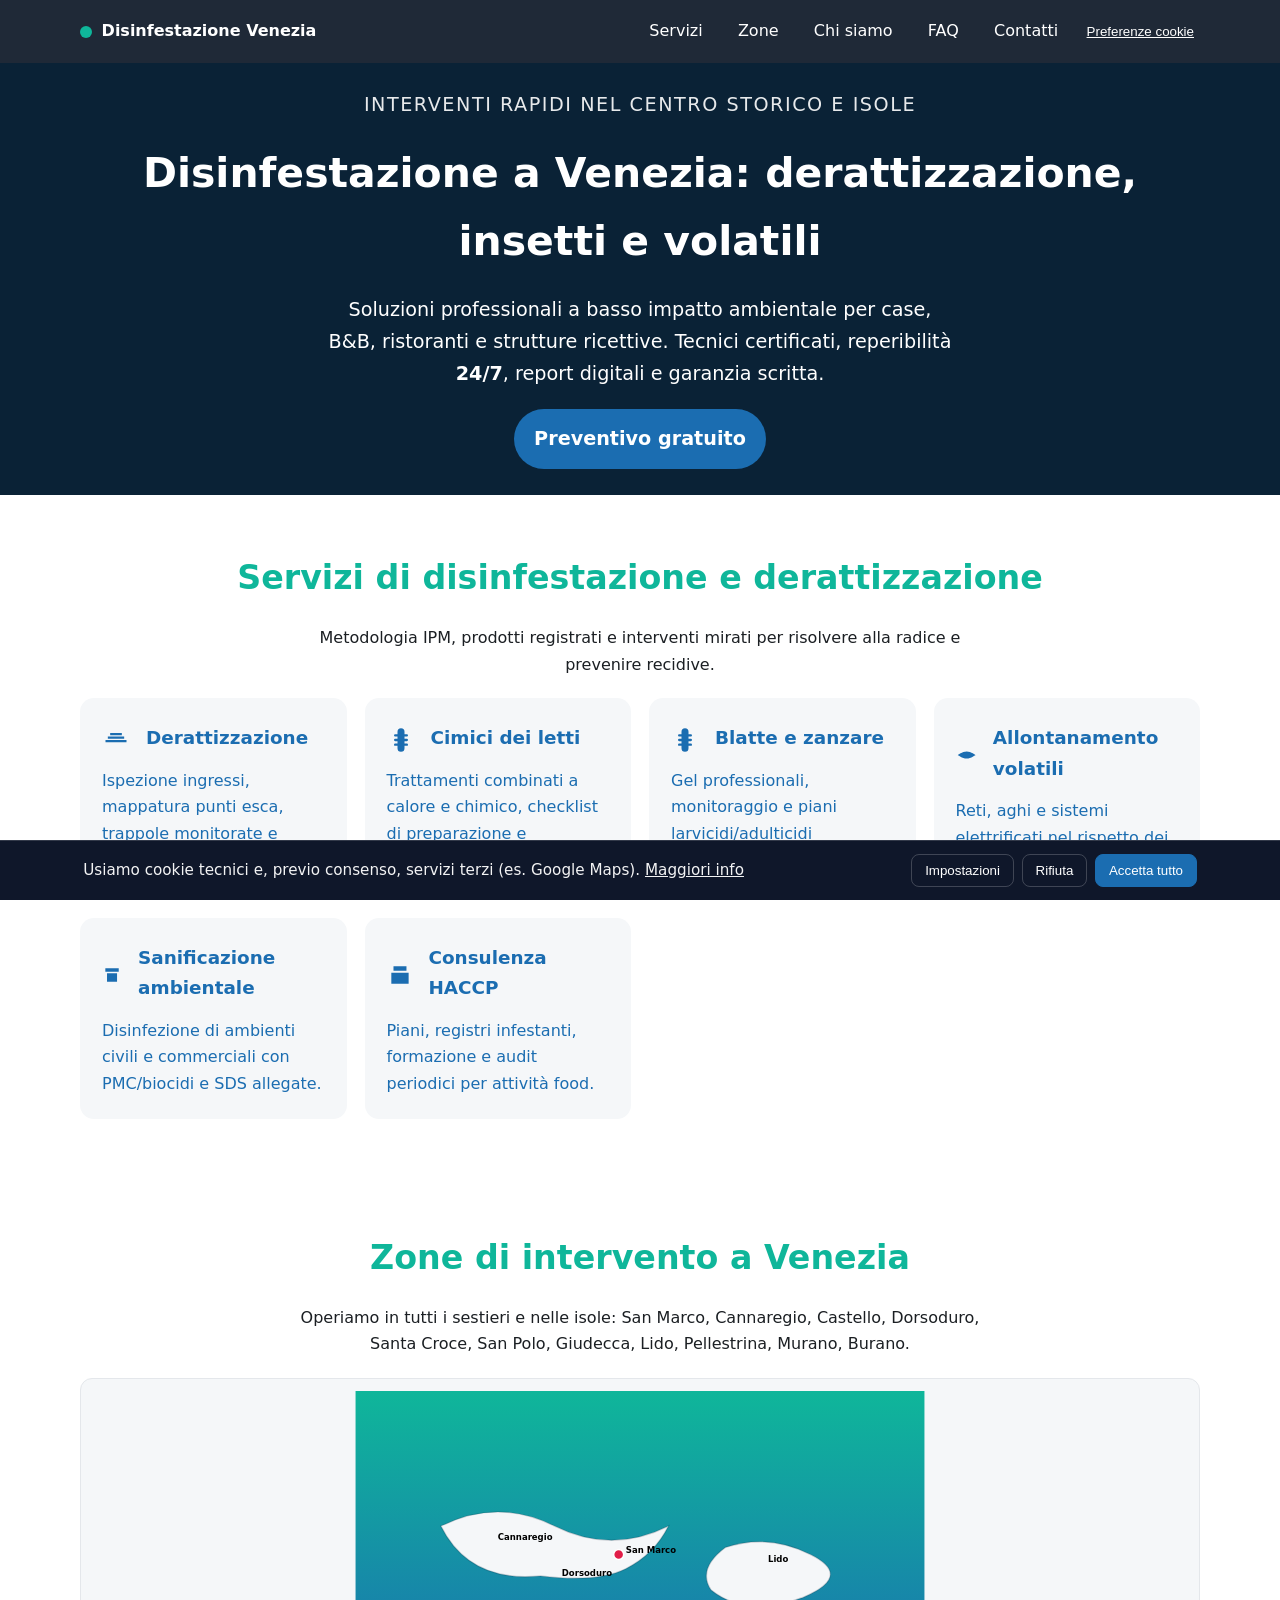
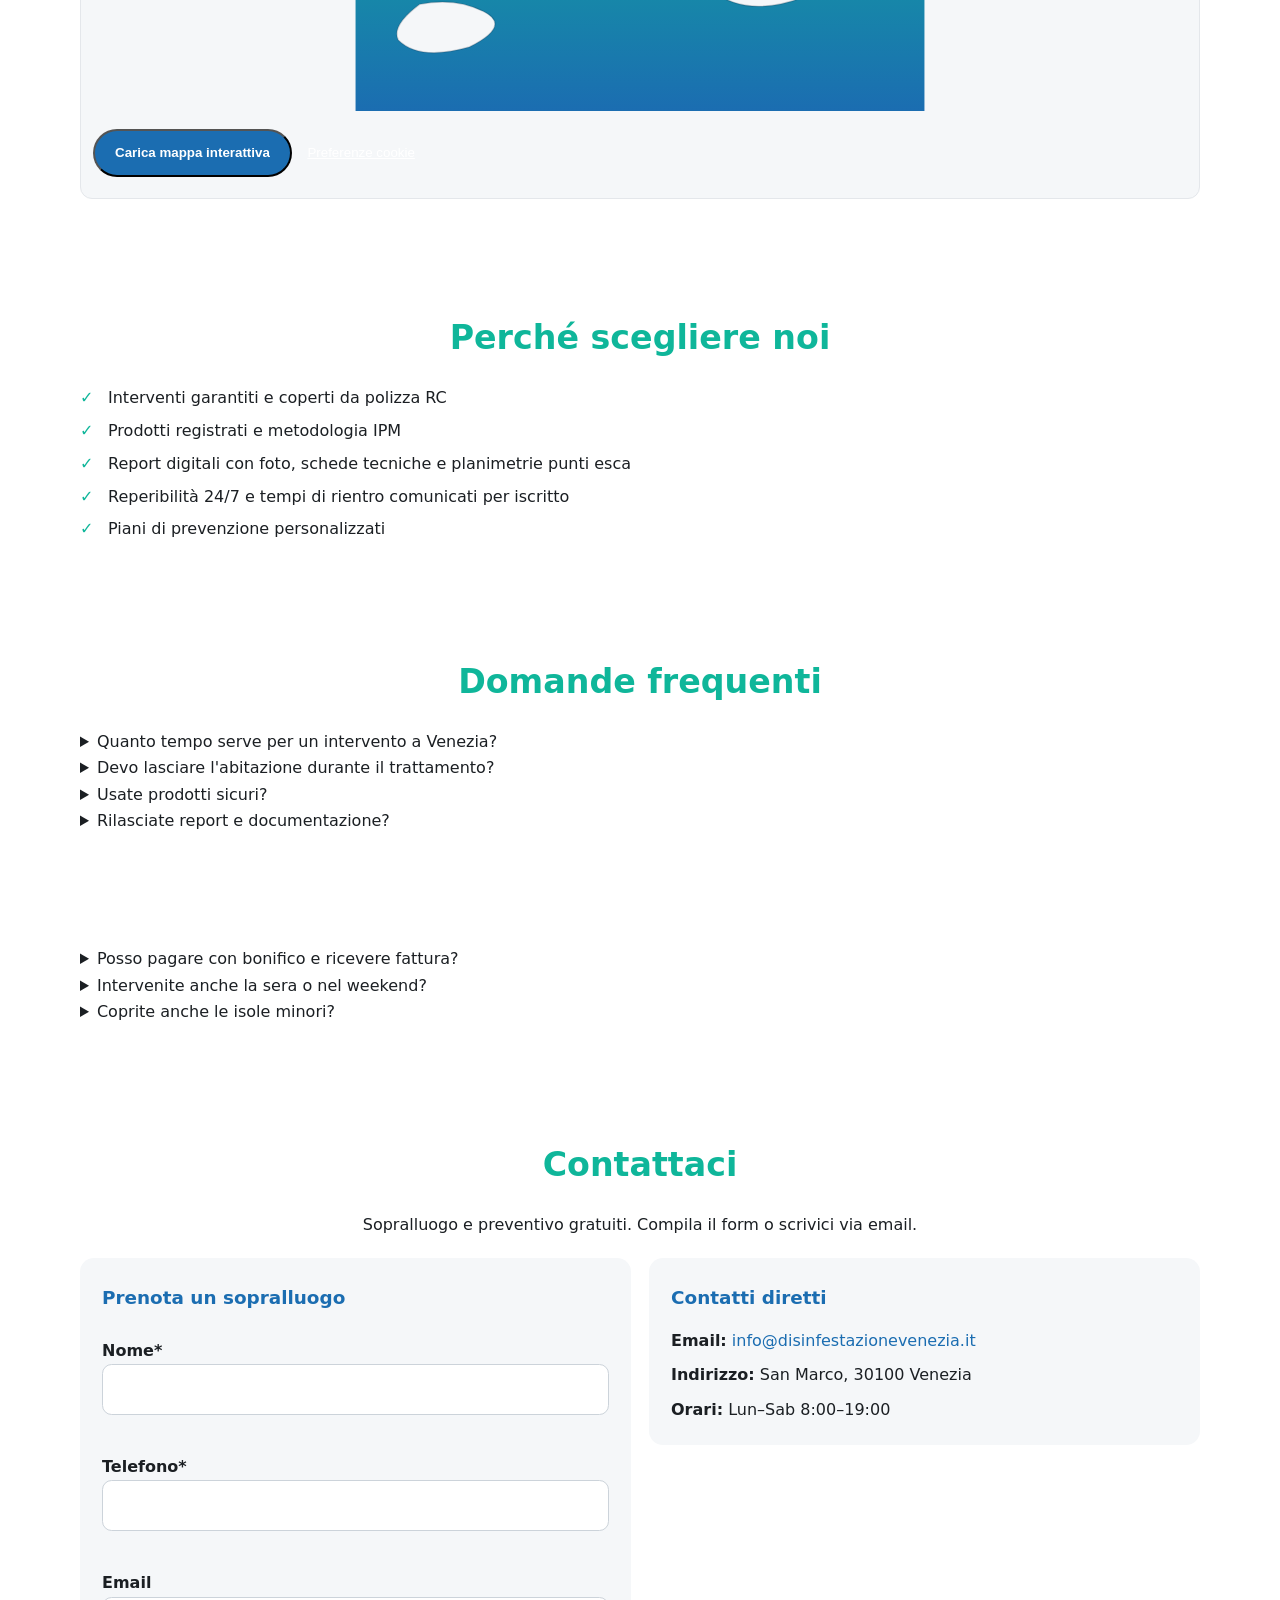
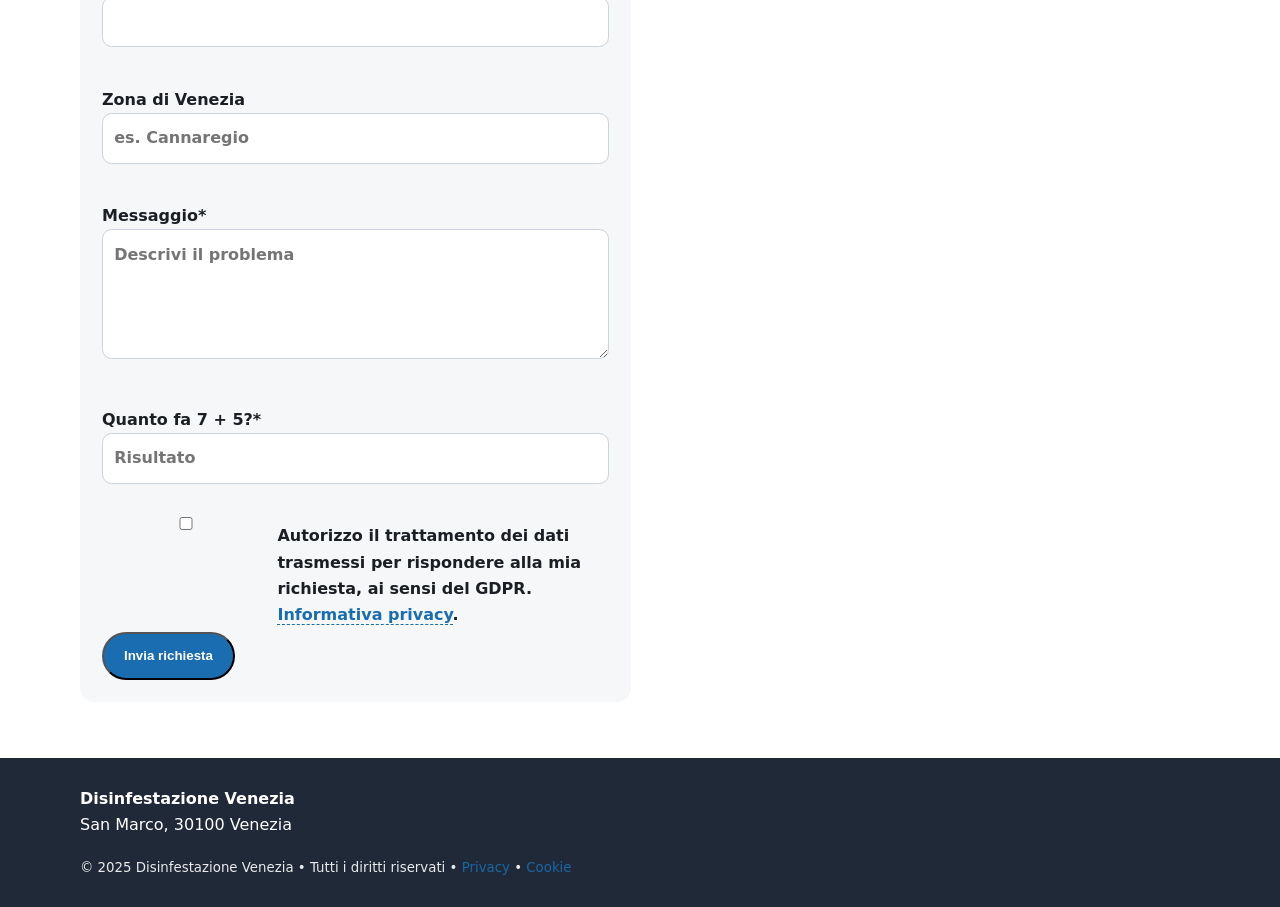
==== commit 74605989: "update update" ====
--- a/index.html
+++ b/index.html
@@ -1,233 +1,245 @@
-<!DOCTYPE html>
-<html lang="it">
-<head>
-  <meta charset="UTF-8">
-  <meta name="viewport" content="width=device-width, initial-scale=1.0">
-  <title>Disinfestazione Venezia | Derattizzazione e Sanificazione nel Centro Storico</title>
-  <meta name="description" content="Disinfestazione Venezia: interventi rapidi e sicuri di disinfestazione, derattizzazione e sanificazione nel cuore di Venezia. Tecnologie ecocompatibili e team certificato.">
-  <meta name="keywords" content="Disinfestazione Venezia, derattizzazione Venezia, allontanamento volatili, sanificazione ambientale, consulenza HACCP, disinfestazione cimici dei letti, controllo infestanti Venezia">
-
-  <!-- Schema.org JSON-LD -->
-  <script type="application/ld+json">
-  {
-    "@context": "https://schema.org",
-    "@type": "LocalBusiness",
-    "name": "Disinfestazione Venezia",
-    "address": {
-      "@type": "PostalAddress",
-      "streetAddress": "San Marco",
-      "addressLocality": "Venezia",
-      "postalCode": "30100",
-      "addressCountry": "IT"
-    },
-    "telephone": "+39 041 123 4567",
-    "email": "info@disinfestazionevenezia.it",
-    "url": "https://www.disinfestazionevenezia.it",
-    "description": "Servizi professionali di disinfestazione, derattizzazione e sanificazione ambientale nel centro storico di Venezia."
-  }
-  </script>
-
-  <!-- Google Fonts -->
-  <link href="https://fonts.googleapis.com/css2?family=Poppins:wght@300;400;600&display=swap" rel="stylesheet">
-  <style>
-    /* Reset e impostazioni di base */
-    * {margin:0;padding:0;box-sizing:border-box;}
-    html {scroll-behavior:smooth;}
-    body {font-family:'Poppins',sans-serif;line-height:1.6;color:#333;background:#fff;}
-    :root {
-      --primary-color:#1ABC9C;
-      --secondary-color:#34495E;
-      --accent-color:#2980B9;
-      --light-gray:#f4f4f4;
-    }
-    .container {width:90%;max-width:1200px;margin:auto;}
-    /* Header - Hero */
-    header {background:url('https://media.istockphoto.com/id/1221591240/it/foto/uomo-che-indossa-una-tuta-protettiva-che-disinfetta-la-sala-di-montaggio.webp?s=2048x2048&w=is&k=20&c=J-QjBv8Hehp_ovt5HHXPzfksiluLT3TPMdTPFOhJAxs=') center/cover no-repeat;position:relative;color:#fff;padding:120px 0;text-align:center;}
-    header::after {content:"";position:absolute;inset:0;background:rgba(0,0,0,.5);}
-    header .header-content {position:relative;z-index:1;}
-    header h1 {font-size:3em;margin-bottom:20px;font-weight:600;}
-    header p {font-size:1.2em;margin-bottom:30px;}
-    /* Navbar */
-    nav {background:var(--secondary-color);position:sticky;top:0;z-index:1000;width:100%;}
-    nav .nav-container {display:flex;align-items:center;justify-content:space-between;padding:10px 0;}
-    nav ul {list-style:none;display:flex;gap:20px;}
-    nav ul li a {text-decoration:none;color:#fff;font-weight:500;padding:10px;transition:color .3s;}
-    nav ul li a:hover {color:var(--primary-color);}
-    /* Hamburger */
-    .hamburger {display:none;flex-direction:column;cursor:pointer;}
-    .hamburger span {height:3px;width:25px;background:#fff;margin-bottom:4px;border-radius:3px;}
-    /* Sezioni generiche */
-    main,section {padding:60px 0;}
-    section h2 {text-align:center;color:var(--primary-color);margin-bottom:40px;font-size:2.5em;}
-    .btn {display:inline-block;background:var(--accent-color);color:#fff;padding:12px 24px;text-decoration:none;border-radius:50px;font-weight:600;transition:background .3s;}
-    .btn:hover {background:var(--primary-color);}
-    /* Servizi */
-    .services {display:grid;grid-template-columns:repeat(auto-fit,minmax(280px,1fr));gap:30px;}
-    .service-card {background:var(--light-gray);padding:30px;border-radius:10px;text-align:center;transition:transform .3s;}
-    .service-card:hover {transform:translateY(-5px);}
-    .service-card img {width:60px;margin-bottom:20px;}
-    .service-card h3 {font-size:1.5em;color:var(--accent-color);margin-bottom:15px;}
-    /* About & Why */
-    .about,.why-choose {max-width:800px;margin:auto;text-align:center;font-size:1.1em;line-height:1.8;}
-    .why-choose ul {list-style:none;margin-top:20px;text-align:left;}
-    .why-choose li {margin-bottom:10px;padding-left:25px;position:relative;}
-    .why-choose li::before {content:"✓";position:absolute;left:0;color:var(--primary-color);}
-    /* Testimonianze */
-    .testimonials {background:var(--light-gray);}
-    .testimonial {max-width:800px;margin:auto;text-align:center;font-style:italic;margin-bottom:40px;}
-    .testimonial h3 {font-size:1.2em;color:var(--secondary-color);}
-    /* Contatti */
-    .contact-info {text-align:center;line-height:2;}
-    .contact-info a {color:var(--accent-color);text-decoration:none;}
-    /* Footer */
-    footer {background:var(--secondary-color);color:#fff;padding:20px 0;text-align:center;}
-    /* Responsive */
-    @media(max-width:768px){header h1{font-size:2.5em;}nav ul{display:none;flex-direction:column;background:var(--secondary-color);width:100%;}nav ul.show{display:flex;}.hamburger{display:flex;}}
-  </style>
-</head>
-<body>
-  <!-- Header -->
-  <header id="home">
-    <div class="header-content container">
-      <h1>Disinfestazione Venezia</h1>
-      <p>Esperti in derattizzazione e sanificazione nel centro storico</p>
-      <a href="#contatti" class="btn">Contattaci Ora</a>
-    </div>
-  </header>
-  <!-- Navbar -->
-  <nav>
-    <div class="container nav-container">
-      <div class="hamburger" id="hamburger">
-        <span></span><span></span><span></span>
-      </div>
-      <ul id="nav-menu">
-        <li><a href="#home">Home</a></li>
-        <li><a href="#servizi">Servizi</a></li>
-        <li><a href="#chi-siamo">Chi Siamo</a></li>
-        <li><a href="#testimonianze">Testimonianze</a></li>
-        <li><a href="#perche-noi">Perché Sceglierci</a></li>
-        <li><a href="#contatti">Contatti</a></li>
-      </ul>
-    </div>
-  </nav>
-  <!-- Main Content -->
-  <main>
-    <!-- Servizi -->
-    <section id="servizi">
-      <div class="container">
-        <h2>I Nostri Servizi</h2>
-        <div class="services">
-          <div class="service-card">
-            <img src="https://img.icons8.com/ios-filled/100/000000/bug.png" alt="Disinfestazione insetti icon">
-            <h3>Disinfestazione Insetti</h3>
-            <p>Soluzioni mirate contro zanzare, blatte, cimici dei letti e altri insetti. Utilizziamo prodotti a basso impatto ambientale per proteggere la tua salute e quella dell’ecosistema lagunare.</p>
-          </div>
-          <div class="service-card">
-            <img src="https://img.icons8.com/ios-filled/100/000000/hamster.png" alt="Derattizzazione icon">
-            <h3>Derattizzazione</h3>
-            <p>Monitoraggio e controllo di topi e ratti con dispositivi di ultima generazione. Interveniamo in modo rapido e discreto per eliminare l’infestazione alla radice.</p>
-          </div>
-          <div class="service-card">
-            <img src="https://img.icons8.com/ios-filled/100/000000/bird.png" alt="Allontanamento volatili icon">
-            <h3>Allontanamento Volatili</h3>
-            <p>Sistemi certificati per proteggere edifici storici e abitazioni da piccioni e gabbiani, salvaguardando facciate e monumenti.</p>
-          </div>
-          <div class="service-card">
-            <img src="https://img.icons8.com/ios-filled/100/000000/hospital.png" alt="Sanificazione ambientale icon">
-            <h3>Sanificazione Ambientale</h3>
-            <p>Interventi di disinfezione completi per abitazioni, uffici, attività commerciali e strutture ricettive, conformi ai protocolli ministeriali.</p>
-          </div>
-          <div class="service-card">
-            <img src="https://img.icons8.com/ios-filled/100/000000/clipboard.png" alt="Consulenza HACCP icon">
-            <h3>Consulenza HACCP</h3>
-            <p>Piani di autocontrollo, analisi del rischio e formazione del personale per aziende alimentari, ristoranti e strutture ricettive.</p>
-          </div>
-          <div class="service-card">
-            <img src="https://img.icons8.com/ios-filled/100/000000/shield.png" alt="Trattamenti specializzati icon">
-            <h3>Trattamenti Specializzati</h3>
-            <p>Debiotizzazione di aree verdi, trattamenti antitarlo e disinfezione criogenica per la tutela di beni architettonici.</p>
-          </div>
-        </div>
-      </div>
-    </section>
-    <!-- Chi Siamo -->
-    <section id="chi-siamo">
-      <div class="container">
-        <h2>Chi Siamo</h2>
-        <div class="about">
-          <p>Da oltre dieci anni operiamo esclusivamente a Venezia e nelle isole minori, offrendo un servizio sartoriale pensato per le esigenze del tessuto cittadino. Il nostro team è composto da tecnici certificati e in costante aggiornamento su normative, prodotti e metodologie eco‑friendly.</p>
-        </div>
-      </div>
-    </section>
-    <!-- Testimonianze -->
-    <section id="testimonianze" class="testimonials">
-      <div class="container">
-        <h2>L’esperienza dei nostri clienti</h2>
-        <div class="testimonial">
-          <p>«Grazie a Disinfestazione Venezia la nostra casa è tornata ad essere un luogo sereno e protetto. Intervento impeccabile!»</p>
-          <h3>— Maria Rossi</h3>
-        </div>
-        <div class="testimonial">
-          <p>«Personale puntuale, cortese e super professionale. In poche ore hanno risolto un problema che ci tormentava da settimane.»</p>
-          <h3>— Luca Bianchi</h3>
-        </div>
-        <div class="testimonial">
-          <p>«Collaboriamo con loro per la gestione HACCP del nostro ristorante: documentazione chiara e controlli regolari. Cinque stelle!»</p>
-          <h3>— Osteria al Gallo Nero</h3>
-        </div>
-      </div>
-    </section>
-    <!-- Perché Sceglierci -->
-    <section id="perche-noi">
-      <div class="container">
-        <h2>Perché Sceglierci</h2>
-        <div class="why-choose">
-          <ul>
-            <li>Interventi garantiti e coperti da polizza assicurativa</li>
-            <li>Prodotti registrati presso il Ministero della Salute</li>
-            <li>Report digitali con foto e schede tecniche</li>
-            <li>Servizio di reperibilità 24/7 per emergenze</li>
-            <li>Sostenibilità: programmiamo interventi a basso impatto ambientale</li>
-          </ul>
-        </div>
-      </div>
-    </section>
-    <!-- Contatti -->
-    <section id="contatti">
-      <div class="container">
-        <h2>Contattaci</h2>
-        <div class="contact-info">
-          <p>Vuoi un sopralluogo gratuito o un preventivo su misura? Siamo a tua disposizione:</p>
-            <!-- Librerie esterne<p><strong>Telefono:</strong> <a href="tel:+390411234567">+39 041 123 4567</a></p> -->
-          <p><strong>Email:</strong> <a href="mailto:info@disinfestazionevenezia.it">info@disinfestazionevenezia.it</a></p>
-          <p><strong>Indirizzo:</strong> 30100 Venezia, San Marco</p>
-        </div>
-      </div>
-    </section>
-  </main>
-  <!-- Footer -->
-  <footer>
-    <div class="container">
-      <p>&copy; 2025 Disinfestazione Venezia. Tutti i diritti riservati.</p>
-    </div>
-  </footer>
-  <!-- Script menu mobile & scroll fluido -->
-  <script>
-    const hamburger=document.getElementById('hamburger');
-    const navMenu=document.getElementById('nav-menu');
-    hamburger.addEventListener('click',()=>navMenu.classList.toggle('show'));
-    document.querySelectorAll('nav ul li a').forEach(anchor=>{
-      anchor.addEventListener('click',function(e){e.preventDefault();document.querySelector(this.getAttribute('href')).scrollIntoView({behavior:'smooth'});navMenu.classList.remove('show');});
-    });
-  </script>
-  <!-- Librerie esterne -->
-  <script src="https://code.jquery.com/jquery-3.6.0.min.js"></script>
-  <script src="https://raw.githack.com/Auz/Bug/master/bug-min.js"></script>
-  <script>
-    // Smooth scrolling per link di navigazione
-    $('nav a').on('click',function(event){event.preventDefault();$('#menu-toggle').prop('checked',false);const target=$(this).attr('href');$('html, body').animate({scrollTop:$(target).offset().top-$('nav').outerHeight()},800);});
-    // Inizializzazione Bug.js (decorativo)
-    new BugController({minBugs:3,maxBugs:6,canFly:true,mouseOver:'fly',minSpeed:1,maxSpeed:3,imageSprite:'https://raw.githack.com/Auz/Bug/master/fly-sprite.png'});
-  </script>
-</body>
-</html>
+<!DOCTYPE html>
+<html lang="it">
+<head>
+  <meta charset="utf-8" />
+  <meta name="viewport" content="width=device-width, initial-scale=1" />
+  <title>Disinfestazione Venezia | Derattizzazione, Cimici dei Letti, Volatili | Interventi 24/7</title>
+  <meta name="description" content="Disinfestazione a Venezia e isole: derattizzazione, cimici dei letti, blatte, zanzare, volatili e sanificazione. Tecnici certificati. Sopralluogo e preventivo gratuiti. 24/7." />
+  <link rel="canonical" href="https://www.disinfestazionevenezia.it/" />
+  <link rel="icon" href="assets/img/favicon.ico" />
+  <meta name="robots" content="index,follow,max-image-preview:large" />
+  <meta property="og:type" content="website" />
+  <meta property="og:locale" content="it_IT" />
+  <meta property="og:title" content="Disinfestazione Venezia | Derattizzazione, Cimici dei Letti, Volatili | Interventi 24/7" />
+  <meta property="og:description" content="Disinfestazione a Venezia e isole: derattizzazione, cimici dei letti, blatte, zanzare, volatili e sanificazione. Tecnici certificati. Sopralluogo e preventivo gratuiti. 24/7." />
+  <meta property="og:url" content="https://www.disinfestazionevenezia.it/" />
+  <meta name="twitter:card" content="summary_large_image" />
+  <link rel="stylesheet" href="assets/css/style.css">
+</head>
+<body>
+  <nav aria-label="Principale" class="nav">
+    <div class="container nav-inner">
+      <a class="brand" href="index.html" aria-label="Disinfestazione Venezia">
+        <span class="dot" aria-hidden="true"></span>
+        <span>Disinfestazione Venezia</span>
+      </a>
+      <button class="hamburger" id="navToggle" aria-controls="menu" aria-expanded="false" aria-label="Apri menu">
+        <span></span><span></span><span></span>
+      </button>
+      <div id="menu" class="menu" role="menubar">
+        <a href="index.html#servizi" role="menuitem">Servizi</a>
+        <a href="index.html#aree" role="menuitem">Zone</a>
+        <a href="chi-siamo.html" role="menuitem">Chi siamo</a>
+        <a href="index.html#faq" role="menuitem">FAQ</a>
+        <a href="index.html#contatti" role="menuitem">Contatti</a>
+        <button id="cookiePrefs" class="linklike" type="button">Preferenze cookie</button>
+      </div>
+    </div>
+  </nav>
+
+  <header id="home" class="hero" style="--hero:url('https://media.istockphoto.com/id/1221591240/it/foto/uomo-che-indossa-una-tuta-protettiva-che-disinfetta-la-sala-di-montaggio.webp?s=2048x2048&w=is&k=20&c=J-QjBv8Hehp_ovt5HHXPzfksiluLT3TPMdTPFOhJAxs=');">
+    <div class="bg" role="img" aria-label="Tecnico di disinfestazione a Venezia"></div>
+    <div class="container">
+      <p class="kicker">Interventi rapidi nel centro storico e isole</p>
+      <h1>Disinfestazione a Venezia: derattizzazione, insetti e volatili</h1>
+      <p>Soluzioni professionali a basso impatto ambientale per case, B&B, ristoranti e strutture ricettive. Tecnici certificati, reperibilità <strong>24/7</strong>, report digitali e garanzia scritta.</p>
+      <p style="margin-top:1rem">
+        <a class="btn" href="index.html#contatti">Preventivo gratuito</a>
+        <!-- <a class="btn" href="tel:+390411234567" aria-label="Chiama ora">Chiama ora</a> --> <!-- Telefono commentato -->
+      </p>
+    </div>
+  </header>
+
+  <main id="content">
+    <section id="servizi" aria-labelledby="h-servizi">
+      <div class="container">
+        <h2 id="h-servizi">Servizi di disinfestazione e derattizzazione</h2>
+        <p class="lead">Metodologia IPM, prodotti registrati e interventi mirati per risolvere alla radice e prevenire recidive.</p>
+        <div class="grid" style="margin-top:1rem">
+          <a class="card" href="derattizzazione.html">
+            <div class="service-head"><svg viewBox='0 0 24 24' class='icon' aria-hidden='true'><path d='M3 12h18v2H3zM5 9h14v2H5zM7 6h10v2H7z' fill='currentColor'/></svg><h3>Derattizzazione</h3></div>
+            <p>Ispezione ingressi, mappatura punti esca, trappole monitorate e proofing strutturale.</p>
+          </a>
+          <a class="card" href="cimici-dei-letti.html">
+            <div class="service-head"><svg viewBox='0 0 24 24' class='icon' aria-hidden='true'><path d='M12 2a3 3 0 013 3v2h2a1 1 0 010 2h-2v2h2a1 1 0 110 2h-2v2h2a1 1 0 110 2h-2v2a3 3 0 01-6 0v-2H7a1 1 0 110-2h2v-2H7a1 1 0 110-2h2V9H7a1 1 0 010-2h2V5a3 3 0 013-3z' fill='currentColor'/></svg><h3>Cimici dei letti</h3></div>
+            <p>Trattamenti combinati a calore e chimico, checklist di preparazione e follow‑up.</p>
+          </a>
+          <a class="card" href="blatte-zanzare.html">
+            <div class="service-head"><svg viewBox='0 0 24 24' class='icon' aria-hidden='true'><path d='M12 2a3 3 0 013 3v2h2a1 1 0 010 2h-2v2h2a1 1 0 110 2h-2v2h2a1 1 0 110 2h-2v2a3 3 0 01-6 0v-2H7a1 1 0 110-2h2v-2H7a1 1 0 110-2h2V9H7a1 1 0 010-2h2V5a3 3 0 013-3z' fill='currentColor'/></svg><h3>Blatte e zanzare</h3></div>
+            <p>Gel professionali, monitoraggio e piani larvicidi/adulticidi stagionali.</p>
+          </a>
+          <a class="card" href="allontanamento-volatili.html">
+            <div class="service-head"><svg viewBox='0 0 24 24' class='icon' aria-hidden='true'><path d='M2 12s5-4 10-4 10 4 10 4-5 4-10 4-10-4-10-4zm10-2l3 2-3 2-3-2 3-2z' fill='currentColor'/></svg><h3>Allontanamento volatili</h3></div>
+            <p>Reti, aghi e sistemi elettrificati nel rispetto dei vincoli architettonici.</p>
+          </a>
+          <a class="card" href="sanificazione.html">
+            <div class="service-head"><svg viewBox='0 0 24 24' class='icon' aria-hidden='true'><path d='M4 4h16v4H4zM6 10h12v10H6z' fill='currentColor'/></svg><h3>Sanificazione ambientale</h3></div>
+            <p>Disinfezione di ambienti civili e commerciali con PMC/biocidi e SDS allegate.</p>
+          </a>
+          <a class="card" href="haccp.html">
+            <div class="service-head"><svg viewBox='0 0 24 24' class='icon' aria-hidden='true'><path d='M6 4h12v4H6zM4 10h16v10H4z' fill='currentColor'/></svg><h3>Consulenza HACCP</h3></div>
+            <p>Piani, registri infestanti, formazione e audit periodici per attività food.</p>
+          </a>
+        </div>
+      </div>
+    </section>
+
+    <section id="aree" aria-labelledby="h-aree">
+      <div class="container">
+        <h2 id="h-aree">Zone di intervento a Venezia</h2>
+        <p class="lead">Operiamo in tutti i sestieri e nelle isole: San Marco, Cannaregio, Castello, Dorsoduro, Santa Croce, San Polo, Giudecca, Lido, Pellestrina, Murano, Burano.</p>
+        <div class="mapbox">
+          <object data="assets/svg/venezia.svg" type="image/svg+xml" aria-label="Mappa stilizzata di Venezia" width="100%" height="320"></object>
+          <div class="map-actions">
+            <button id="loadMap" class="btn" type="button" aria-label="Carica mappa interattiva">Carica mappa interattiva</button>
+            <button class="linklike" type="button" onclick="openPanel()">Preferenze cookie</button>
+          </div>
+          <div id="mapContainer" style="margin-top:.6rem"></div>
+        </div>
+      </div>
+    </section>
+
+    <section id="perche" aria-labelledby="h-perche">
+      <div class="container">
+        <h2 id="h-perche">Perché scegliere noi</h2>
+        <ul class="bullets">
+          <li>Interventi garantiti e coperti da polizza RC</li>
+          <li>Prodotti registrati e metodologia IPM</li>
+          <li>Report digitali con foto, schede tecniche e planimetrie punti esca</li>
+          <li>Reperibilità 24/7 e tempi di rientro comunicati per iscritto</li>
+          <li>Piani di prevenzione personalizzati</li>
+        </ul>
+      </div>
+    </section>
+
+    <section id="faq" aria-labelledby="h-faq">
+      <div class="container">
+        <h2 id="h-faq">Domande frequenti</h2>
+        <details>
+          <summary>Quanto tempo serve per un intervento a Venezia?</summary>
+          <p>Di norma interveniamo in giornata nel centro storico e isole principali. Per urgenze è attiva la reperibilità 24/7.</p>
+        </details>
+        <details>
+          <summary>Devo lasciare l'abitazione durante il trattamento?</summary>
+          <p>Dipende dal protocollo. Se impieghiamo biocidi, indichiamo tempi di rientro sicuri nella conferma d’intervento.</p>
+        </details>
+        <details>
+          <summary>Usate prodotti sicuri?</summary>
+          <p>Sì. Utilizziamo PMC/biocidi registrati presso il Ministero della Salute e riduciamo l’uso di sostanze grazie all’IPM.</p>
+        </details>
+        <details>
+          <summary>Rilasciate report e documentazione?</summary>
+          <p>Report digitale con foto e schede di sicurezza; per le attività food, registri infestanti e documentazione HACCP.</p>
+        </details>
+      </div>
+    </section>
+
+    <section id="faq2">
+      <div class="container">
+        <details>
+          <summary>Posso pagare con bonifico e ricevere fattura?</summary>
+          <p>Sì, emettiamo regolare fattura elettronica. Accettiamo bonifico e POS.</p>
+        </details>
+        <details>
+          <summary>Intervenite anche la sera o nel weekend?</summary>
+          <p>Su richiesta. Per le urgenze è attivo il reperibile 24/7.</p>
+        </details>
+        <details>
+          <summary>Coprite anche le isole minori?</summary>
+          <p>Sì: Giudecca, Murano, Burano, Lido, Pellestrina e altre isole raggiungibili.</p>
+        </details>
+      </div>
+    </section>
+
+    <section id="contatti" aria-labelledby="h-contatti">
+      <div class="container">
+        <h2 id="h-contatti">Contattaci</h2>
+        <p class="lead">Sopralluogo e preventivo gratuiti. Compila il form o scrivici via email.</p>
+        <div class="grid" style="align-items:start">
+          <div class="card">
+            <h3>Prenota un sopralluogo</h3>
+            <form id="contactForm" action="https://formspree.io/f/xovlprrq" method="POST" novalidate>
+              <input type="text" name="company" style="display:none" tabindex="-1" autocomplete="off">
+              <label>Nome*<br><input required name="nome" type="text" autocomplete="name"></label><br>
+              <label>Telefono*<br><input required name="telefono" type="tel" autocomplete="tel"></label><br>
+              <label>Email<br><input name="email" type="email" autocomplete="email"></label><br>
+              <label>Zona di Venezia<br><input name="zona" type="text" placeholder="es. Cannaregio"></label><br>
+              <label>Messaggio*<br><textarea required name="messaggio" rows="4" placeholder="Descrivi il problema"></textarea></label><br>
+              <label id="mathLabel">Quanto fa <span id="a">?</span> + <span id="b">?</span>?*<br>
+                <input required name="captcha_input" type="number" placeholder="Risultato">
+              </label><br>
+              <div class="consent-box">
+                <input id="consent" name="consent" type="checkbox" required>
+                <label for="consent">Autorizzo il trattamento dei dati trasmessi per rispondere alla mia richiesta, ai sensi del GDPR. <a class="link" href="privacy.html" target="_blank" rel="noopener">Informativa privacy</a>.</label>
+              </div>
+              <input type="hidden" name="captcha_expected" id="captcha_expected" value="">
+              <input type="hidden" name="ttfb_ms" id="ttfb_ms" value="">
+              <input type="hidden" name="source" value="Website">
+              <button class="btn" type="submit">Invia richiesta</button>
+              <p id="formStatus" style="display:none;margin-top:.6rem"></p>
+              <p id="captchaError" style="display:none;color:#b91c1c;margin-top:.6rem">Verifica captcha non superata.</p>
+            </form>
+          </div>
+          <div class="card">
+            <h3>Contatti diretti</h3>
+            <!-- <p><strong>Telefono:</strong> <a href="tel:+390411234567">+39 041 123 4567</a></p> --> <!-- Telefono commentato -->
+            <p><strong>Email:</strong> <a href="mailto:info@disinfestazionevenezia.it">info@disinfestazionevenezia.it</a></p>
+            <p><strong>Indirizzo:</strong> San Marco, 30100 Venezia</p>
+            <p><strong>Orari:</strong> Lun–Sab 8:00–19:00</p>
+          </div>
+        </div>
+      </div>
+    </section>
+  </main>
+
+  <script type="application/ld+json">
+  {"@context": "https://schema.org", "@type": "LocalBusiness", "name": "Disinfestazione Venezia", "url": "https://www.disinfestazionevenezia.it/", "email": "info@disinfestazionevenezia.it", "address": {"@type": "PostalAddress", "streetAddress": "San Marco", "addressLocality": "Venezia", "postalCode": "30100", "addressCountry": "IT"}, "openingHours": "Mo-Sa 08:00-19:00", "priceRange": "€€", "areaServed": ["Venezia", "San Marco", "Cannaregio", "Castello", "Dorsoduro", "San Polo", "Santa Croce", "Giudecca", "Lido", "Murano", "Burano", "Pellestrina"]}
+  </script>
+  <script type="application/ld+json">
+  {"@context": "https://schema.org", "@type": "OfferCatalog", "name": "Servizi di disinfestazione a Venezia", "itemListElement": [{"@type": "Offer", "itemOffered": {"@type": "Service", "name": "Derattizzazione"}, "priceCurrency": "EUR", "priceSpecification": {"@type": "PriceSpecification", "price": "su preventivo"}}, {"@type": "Offer", "itemOffered": {"@type": "Service", "name": "Cimici dei letti"}, "priceCurrency": "EUR", "priceSpecification": {"@type": "PriceSpecification", "price": "su preventivo"}}, {"@type": "Offer", "itemOffered": {"@type": "Service", "name": "Blatte e zanzare"}, "priceCurrency": "EUR", "priceSpecification": {"@type": "PriceSpecification", "price": "su preventivo"}}, {"@type": "Offer", "itemOffered": {"@type": "Service", "name": "Allontanamento volatili"}, "priceCurrency": "EUR", "priceSpecification": {"@type": "PriceSpecification", "price": "su preventivo"}}, {"@type": "Offer", "itemOffered": {"@type": "Service", "name": "Sanificazione ambientale"}, "priceCurrency": "EUR", "priceSpecification": {"@type": "PriceSpecification", "price": "su preventivo"}}, {"@type": "Offer", "itemOffered": {"@type": "Service", "name": "Consulenza HACCP"}, "priceCurrency": "EUR", "priceSpecification": {"@type": "PriceSpecification", "price": "su preventivo"}}]}
+  </script>
+  <script type="application/ld+json">
+  {"@context": "https://schema.org", "@type": "BreadcrumbList", "itemListElement": [{"@type": "ListItem", "position": 1, "name": "Home", "item": "https://www.disinfestazionevenezia.it/"}]}
+  </script>
+
+  <footer role="contentinfo">
+    <div class="container">
+      <div class="cols">
+        <div>
+          <strong>Disinfestazione Venezia</strong><br>
+          <!-- <a href="tel:+390411234567">041 123 4567</a> --> <!-- Telefono commentato -->
+          <span>San Marco, 30100 Venezia</span>
+        </div>
+        <small>© <span id="year">2025</span> Disinfestazione Venezia • Tutti i diritti riservati • <a href="privacy.html">Privacy</a> • <a href="cookie.html">Cookie</a></small>
+      </div>
+    </div>
+  </footer>
+
+  <!-- Bottom cookie bar + small panel -->
+  <div id="cookieBar" class="cookie-bar" role="region" aria-label="Preferenze cookie" hidden>
+    <div class="inner">
+      <p>Usiamo cookie tecnici e, previo consenso, servizi terzi (es. Google Maps). <a href="cookie.html" target="_blank" rel="noopener">Maggiori info</a></p>
+      <div class="actions">
+        <button type="button" id="cookieSettings">Impostazioni</button>
+        <button type="button" id="cookieReject" class="reject">Rifiuta</button>
+        <button type="button" id="cookieAcceptAll" class="accept">Accetta tutto</button>
+      </div>
+    </div>
+  </div>
+  <div id="cookiePanel" class="cookie-panel" role="dialog" aria-modal="false" aria-labelledby="cookiePanelTitle">
+    <h3 id="cookiePanelTitle">Preferenze cookie</h3>
+    <form id="cookieFormSmall">
+      <label><input type="checkbox" checked disabled> Necessari (sempre attivi)</label>
+      <label><input type="checkbox" name="maps"> Mappe (Google Maps)</label>
+      <label><input type="checkbox" name="analytics" disabled> Analytics (non attivi)</label>
+      <div class="panel-actions">
+        <button type="button" id="cookieClose">Chiudi</button>
+        <button type="submit" class="save">Salva</button>
+      </div>
+      <p class="cookie-links" style="margin:0"><a href="cookie.html" target="_blank" rel="noopener">Dettagli cookie</a></p>
+    </form>
+  </div>
+
+  <script src="assets/js/script.js" defer></script>
+</body>
+</html>
--- a/assets/css/style.css
+++ b/assets/css/style.css
@@ -0,0 +1,78 @@
+
+:root{--primary:#0fb69a;--dark:#1f2937;--accent:#1b6db1;--muted:#f5f7f9;--text:#1b1f23}
+*{box-sizing:border-box}
+html{scroll-behavior:smooth}
+body{margin:0;font-family:system-ui,-apple-system,Segoe UI,Roboto,Ubuntu,'Helvetica Neue',Arial,sans-serif;color:var(--text);line-height:1.65;background:#fff}
+a{color:var(--accent);text-decoration:none}
+a.link{border-bottom:1px dashed currentColor}
+.container{width:min(1120px,92%);margin-inline:auto}
+.btn{display:inline-block;background:var(--accent);color:#fff;padding:.9rem 1.25rem;border-radius:999px;font-weight:600}
+.btn:hover{background:var(--primary)}
+.hero,.subhero{position:relative;isolation:isolate;min-height:48vh;display:grid;place-items:center;text-align:center;color:#fff;background:#0a2236}
+.hero .bg,.subhero .bg{position:absolute;inset:0;background:var(--hero) center/cover no-repeat;filter:brightness(.55);z-index:-1}
+.hero h1,.subhero h1{font-size:clamp(1.8rem,3.2vw,3rem);margin:.5rem 0 1rem;font-weight:700}
+.hero p,.subhero p{font-size:clamp(1rem,2.2vw,1.2rem);max-width:52ch;margin-inline:auto}
+.kicker{letter-spacing:.08em;text-transform:uppercase;font-size:.85rem;opacity:.9}
+.nav{position:sticky;top:0;z-index:50;background:var(--dark);color:#fff}
+.nav-inner{display:flex;align-items:center;justify-content:space-between;padding:.55rem 0}
+.brand{display:flex;gap:.6rem;align-items:center;color:#fff;font-weight:700}
+.brand .dot{width:12px;height:12px;background:var(--primary);border-radius:50%}
+.menu{display:flex;gap:.6rem;align-items:center}
+.menu a{color:#fff;padding:.6rem .8rem;border-radius:.6rem}
+.menu a:hover{background:rgba(255,255,255,.08)}
+.linklike{background:none;border:none;color:#fff;text-decoration:underline;cursor:pointer}
+.hamburger{display:none;flex-direction:column;gap:4px}
+.hamburger span{width:26px;height:3px;background:#fff;border-radius:3px}
+section{padding:56px 0}
+h2{font-size:clamp(1.5rem,2.6vw,2.2rem);color:var(--primary);text-align:center;margin:0 0 1.2rem}
+.lead{max-width:70ch;margin:0 auto 1.25rem;text-align:center}
+.grid{display:grid;grid-template-columns:repeat(auto-fit,minmax(260px,1fr));gap:18px}
+.card{background:var(--muted);border-radius:14px;padding:22px;display:flex;flex-direction:column;gap:.5rem}
+.card h3{color:var(--accent);font-size:1.15rem;margin:.2rem 0 .4rem}
+.card p{margin:0}
+.icon{width:28px;height:28px;margin-right:.5rem;vertical-align:middle}
+.service-head{display:flex;align-items:center;gap:.5rem}
+.bullets{list-style:none;padding:0;margin:0;display:grid;gap:.4rem}
+.bullets li{padding-left:28px;position:relative}
+.bullets li::before{content:"✓";position:absolute;left:0;top:0;color:var(--primary);font-weight:700}
+footer{background:var(--dark);color:#fff;padding:28px 0}
+footer .cols{display:grid;gap:18px;grid-template-columns:1fr}
+footer small{opacity:.9}
+.cta-bar{position:fixed;bottom:10px;right:10px;z-index:60;display:flex;gap:10px}
+.cta-bar a{box-shadow:0 10px 24px rgba(0,0,0,.15)}
+@media (max-width: 900px){
+  .menu{display:none}
+  .hamburger{display:flex}
+  .menu.open{display:flex;flex-direction:column;position:absolute;left:0;right:0;top:100%;background:var(--dark);padding:.6rem;border-bottom:1px solid rgba(255,255,255,.08)}
+}
+/* Forms */
+input,textarea{width:100%;padding:.7rem;border:1px solid #ccd3da;border-radius:.6rem;font:inherit}
+label{font-weight:600;display:block;margin:.6rem 0 .2rem}
+button{cursor:pointer}
+.consent-box{display:flex;align-items:flex-start;gap:.5rem}
+.consent-box input{margin-top:.2rem}
+
+/* Map */
+.mapbox{background:#f5f7f9;border:1px solid #e4e7eb;border-radius:12px;padding:12px}
+.mapbox .map-actions{display:flex;gap:.6rem;margin-top:.6rem}
+.mapbox iframe{border:0;border-radius:12px;width:100%;height:320px}
+
+/* Bottom cookie bar */
+.cookie-bar{position:fixed;left:0;right:0;bottom:0;z-index:70;background:#0f172a;color:#fff;border-top:1px solid rgba(255,255,255,.15)}
+.cookie-bar .inner{width:min(1120px,92%);margin:0 auto;display:flex;gap:14px;align-items:center;padding:.8rem .2rem}
+.cookie-bar p{margin:0;flex:1;font-size:.95rem;opacity:.95}
+.cookie-bar .actions{display:flex;gap:.5rem;flex-wrap:wrap}
+.cookie-bar button{padding:.5rem .8rem;border-radius:.5rem;border:1px solid rgba(255,255,255,.2);background:transparent;color:#fff;cursor:pointer}
+.cookie-bar .accept{background:var(--accent);border-color:var(--accent)}
+.cookie-bar a{text-decoration:underline;color:#fff}
+
+/* Small preference panel */
+.cookie-panel{position:fixed;right:10px;bottom:58px;z-index:71;background:#fff;color:#111;border:1px solid #e5e7eb;border-radius:10px;box-shadow:0 10px 30px rgba(0,0,0,.15);width:340px;max-width:92%;padding:12px;display:none}
+.cookie-panel h3{margin-top:0}
+.cookie-panel label{display:flex;align-items:center;gap:.5rem;margin:.3rem 0}
+.cookie-panel .panel-actions{display:flex;gap:.5rem;justify-content:flex-end;margin-top:.6rem}
+.cookie-panel .panel-actions button{padding:.5rem .8rem;border-radius:.5rem;border:1px solid #ccd3da;background:#f9fafb}
+.cookie-panel .save{background:var(--accent);border-color:var(--accent);color:#fff}
+
+/* Kill any legacy modal */
+#cookieBanner{display:none!important;visibility:hidden!important;}
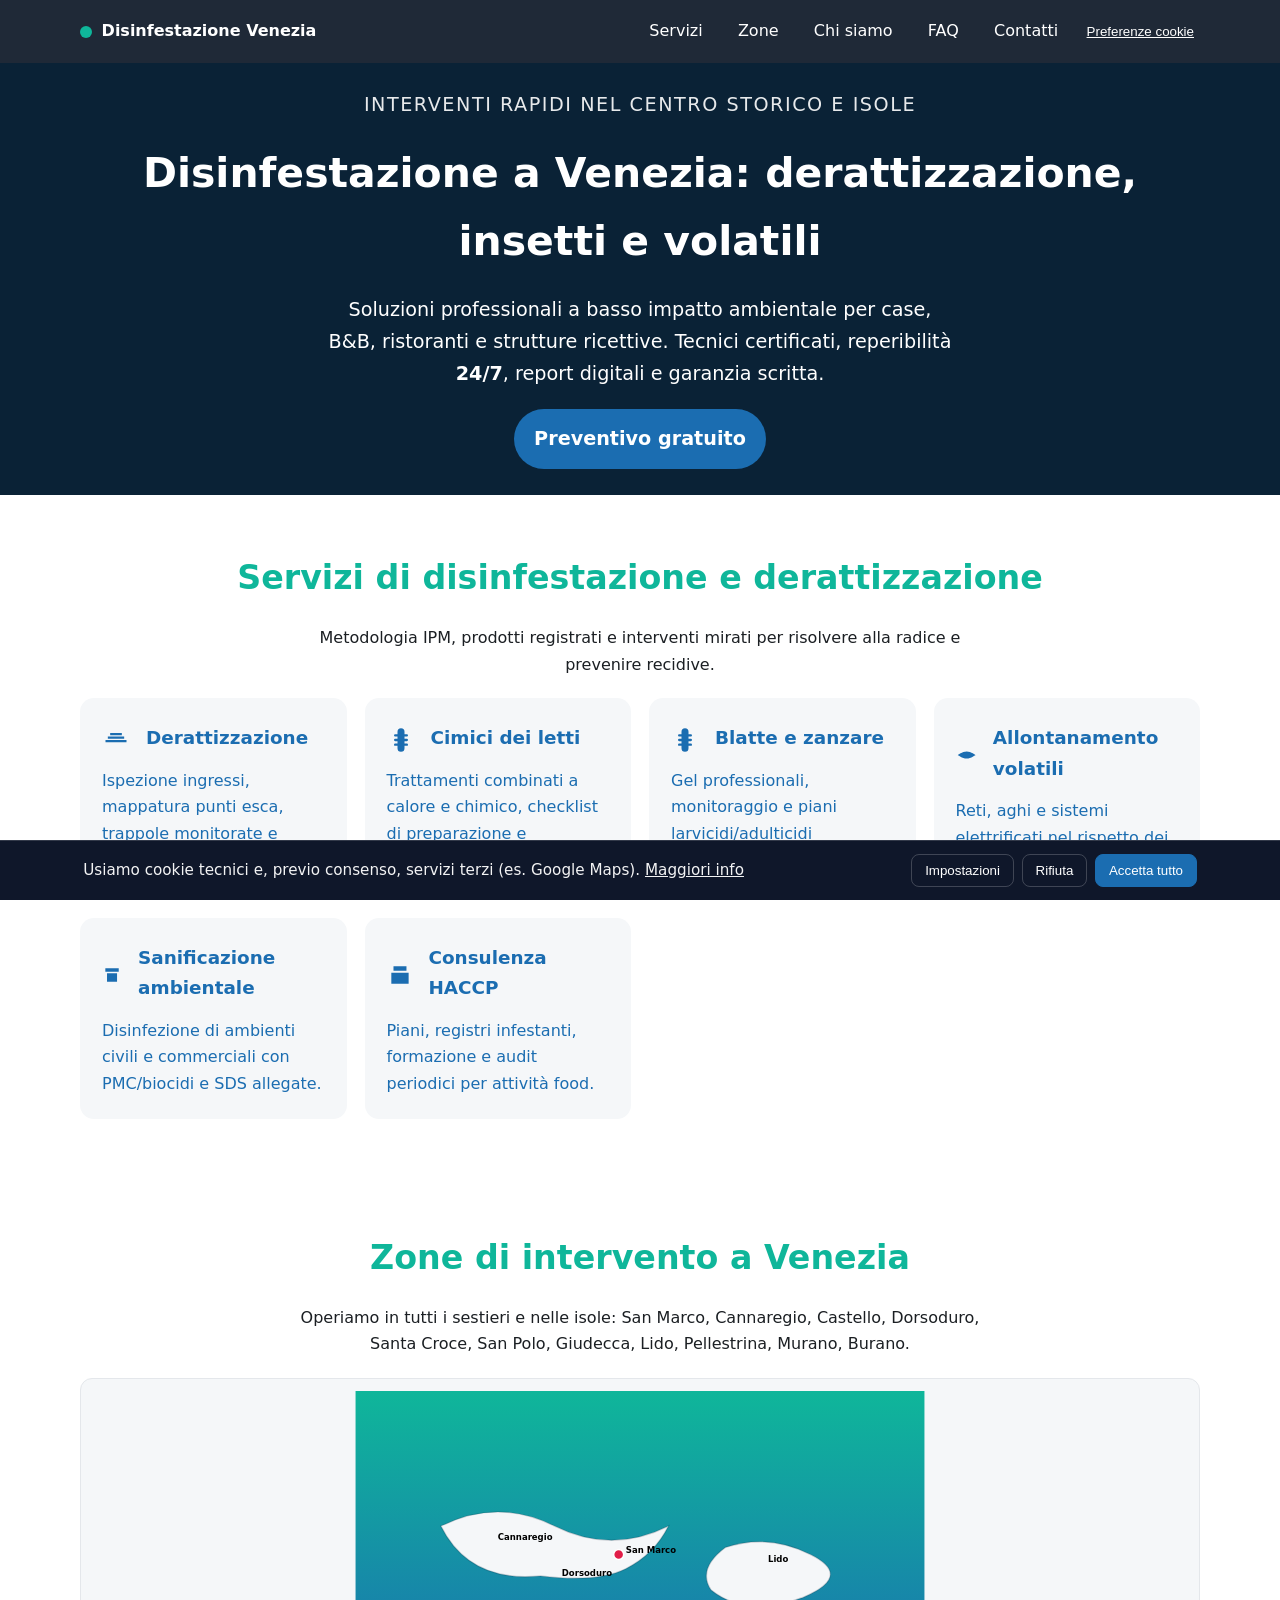
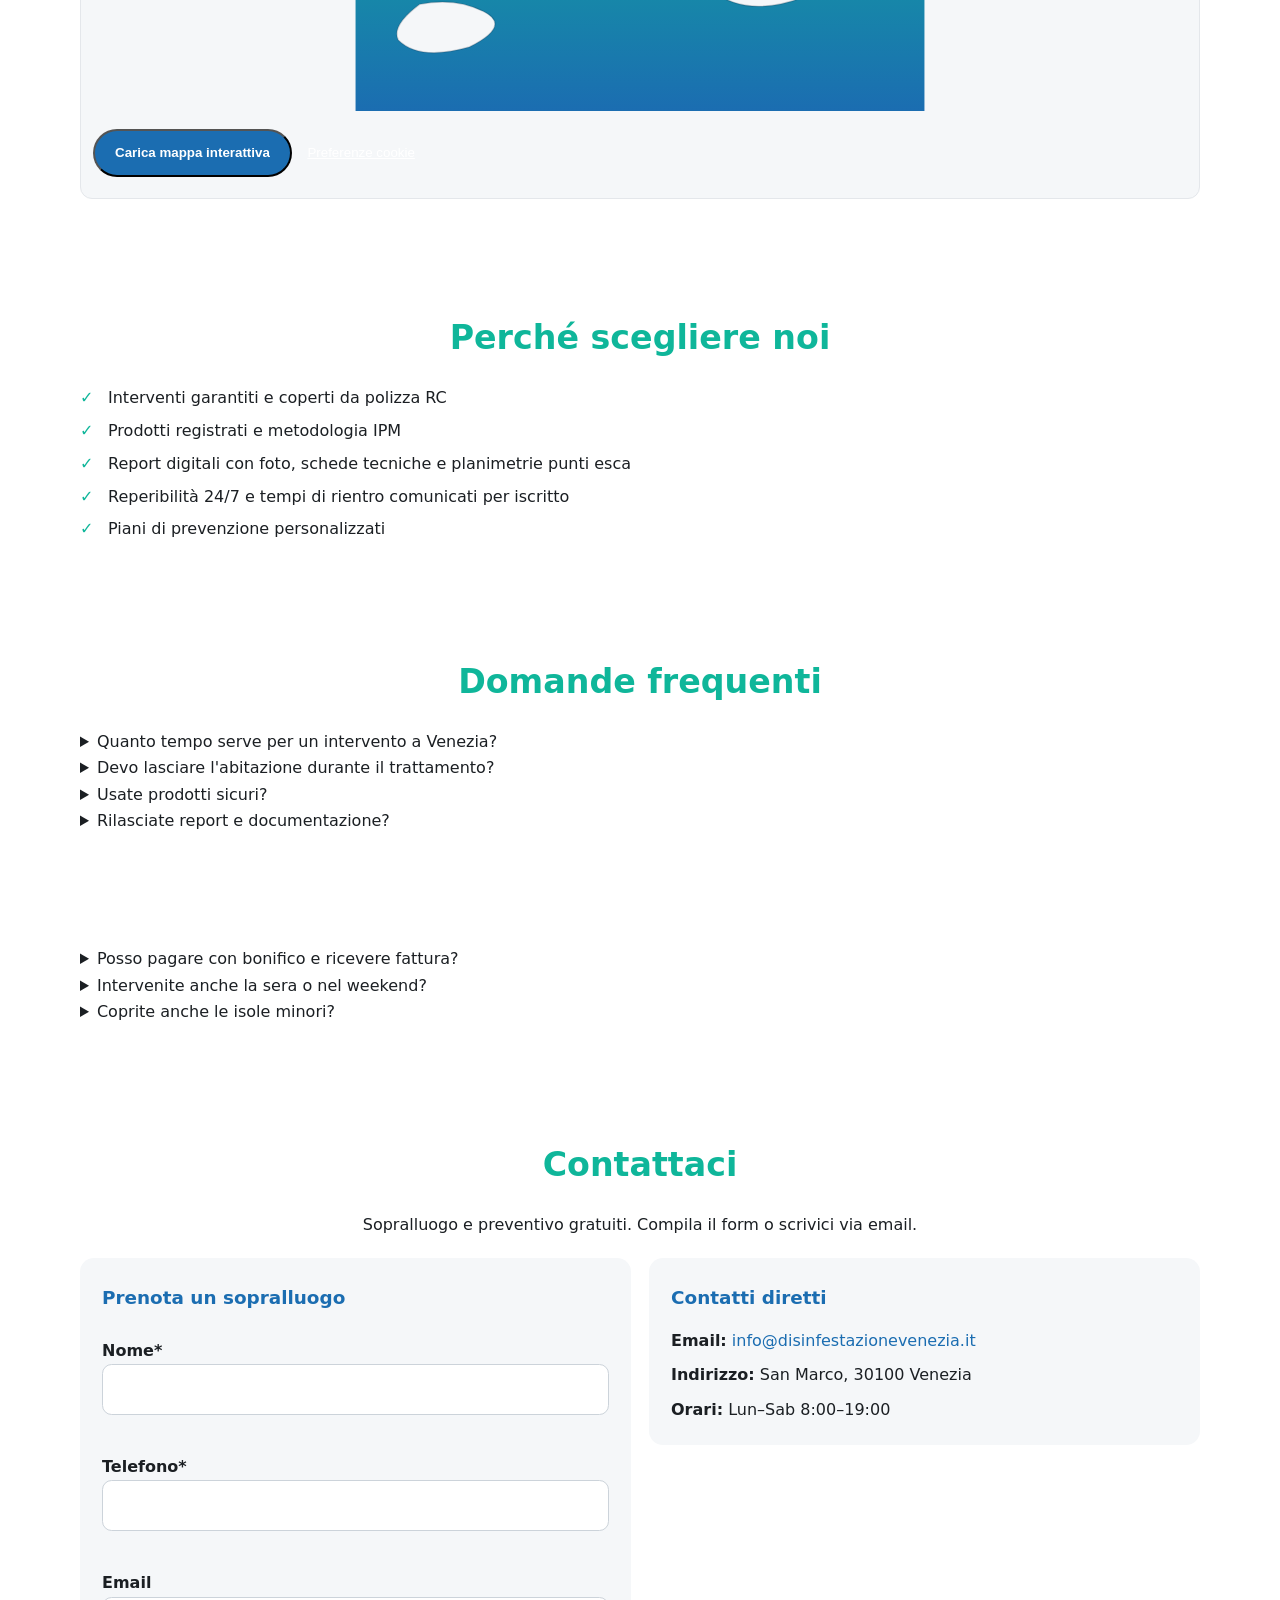
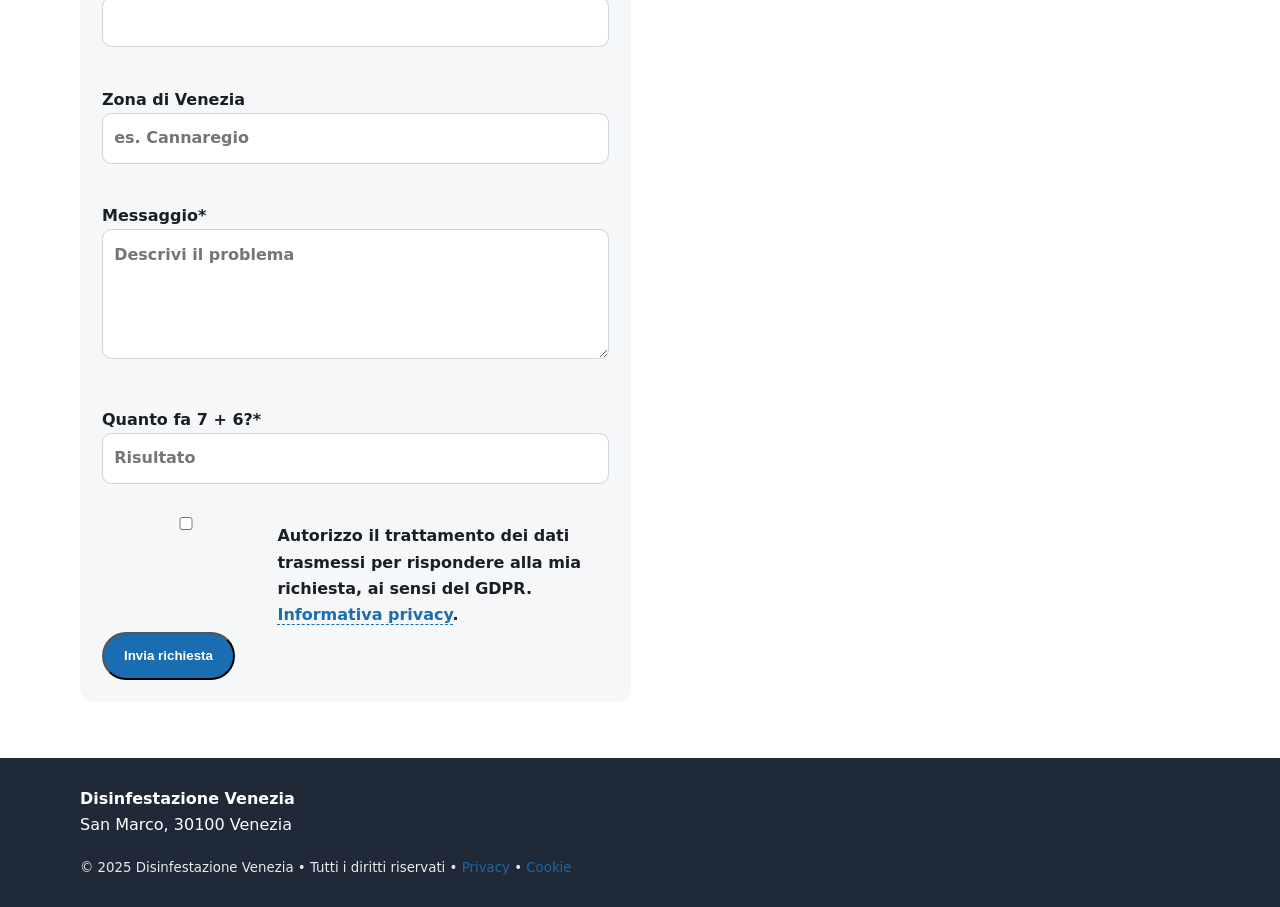
==== commit 187dade9: "Update index.html" ====
--- a/index.html
+++ b/index.html
@@ -234,7 +234,7 @@
       <label><input type="checkbox" name="analytics" disabled> Analytics (non attivi)</label>
       <div class="panel-actions">
         <button type="button" id="cookieClose">Chiudi</button>
-        <button type="submit" class="save">Salva</button>
+        <button type="submit">Salva</button>
       </div>
       <p class="cookie-links" style="margin:0"><a href="cookie.html" target="_blank" rel="noopener">Dettagli cookie</a></p>
     </form>
@@ -242,4 +242,4 @@
 
   <script src="assets/js/script.js" defer></script>
 </body>
-</html>+</html>
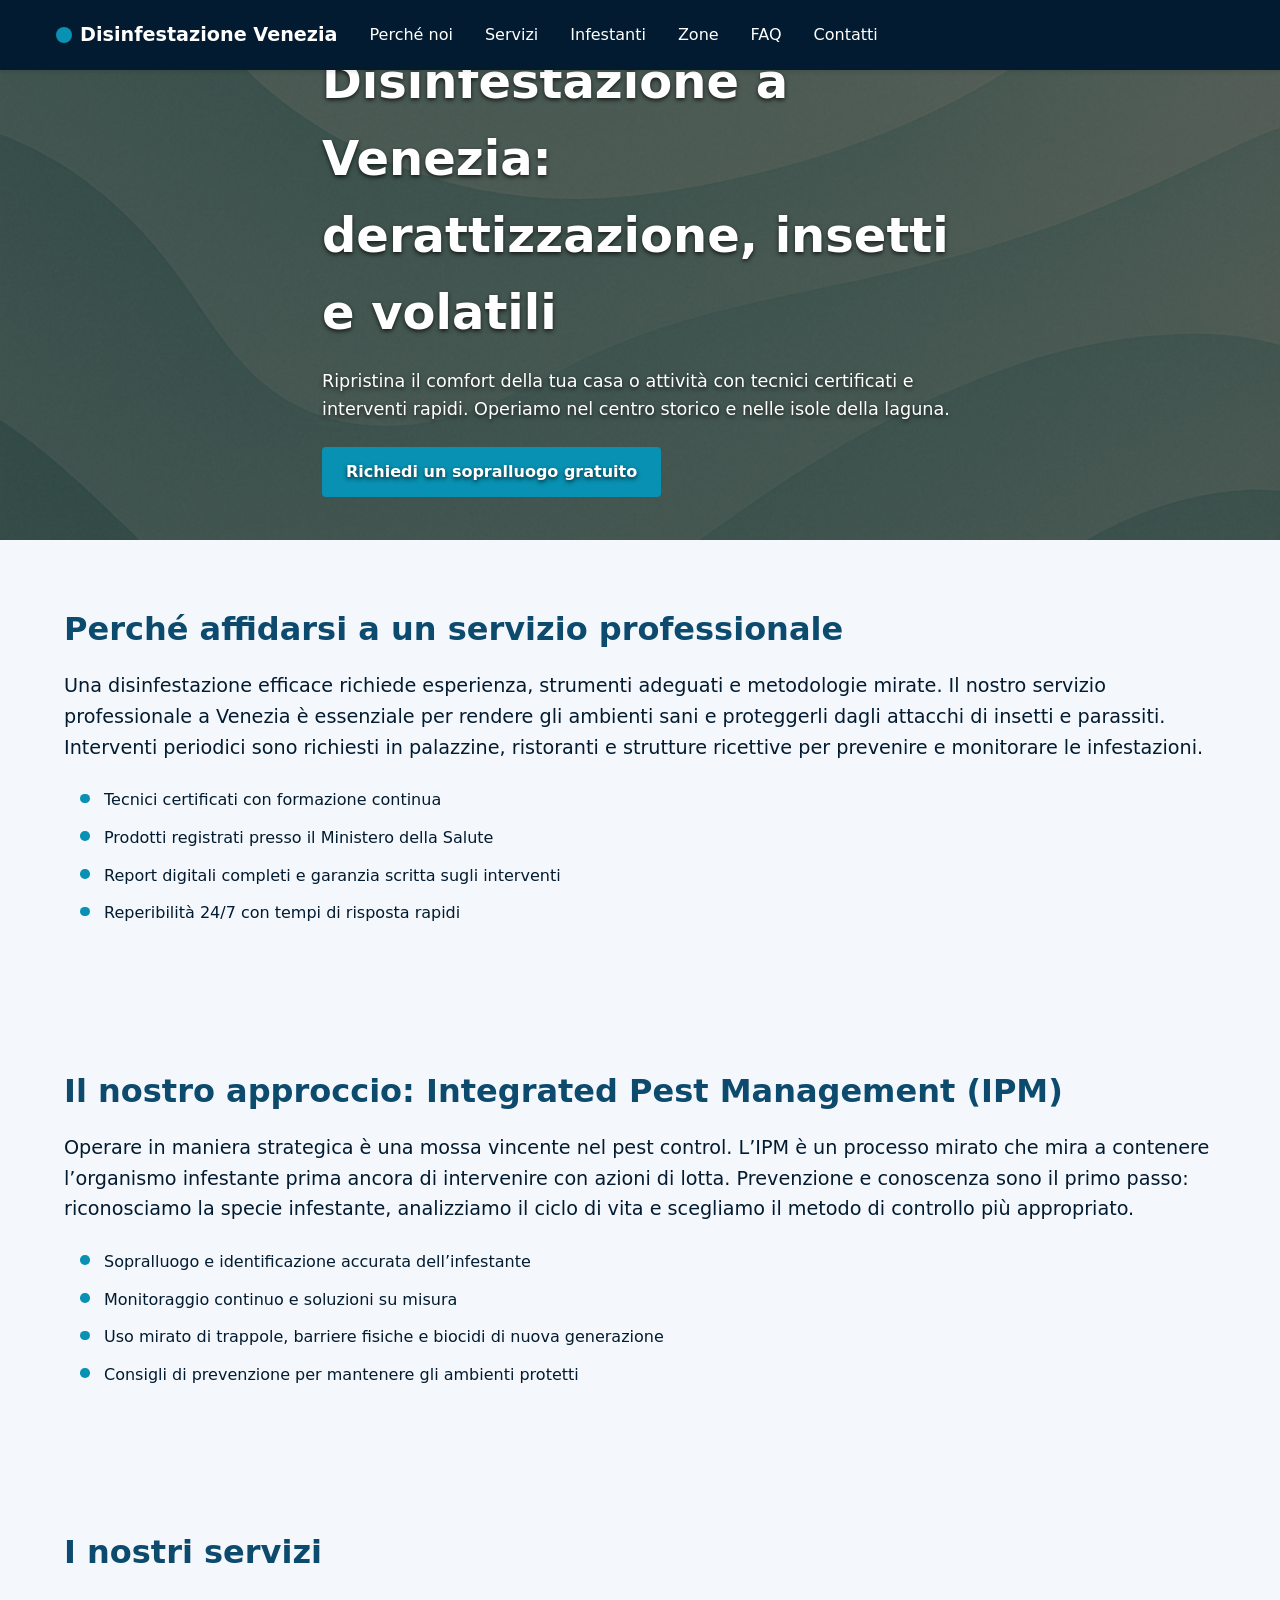
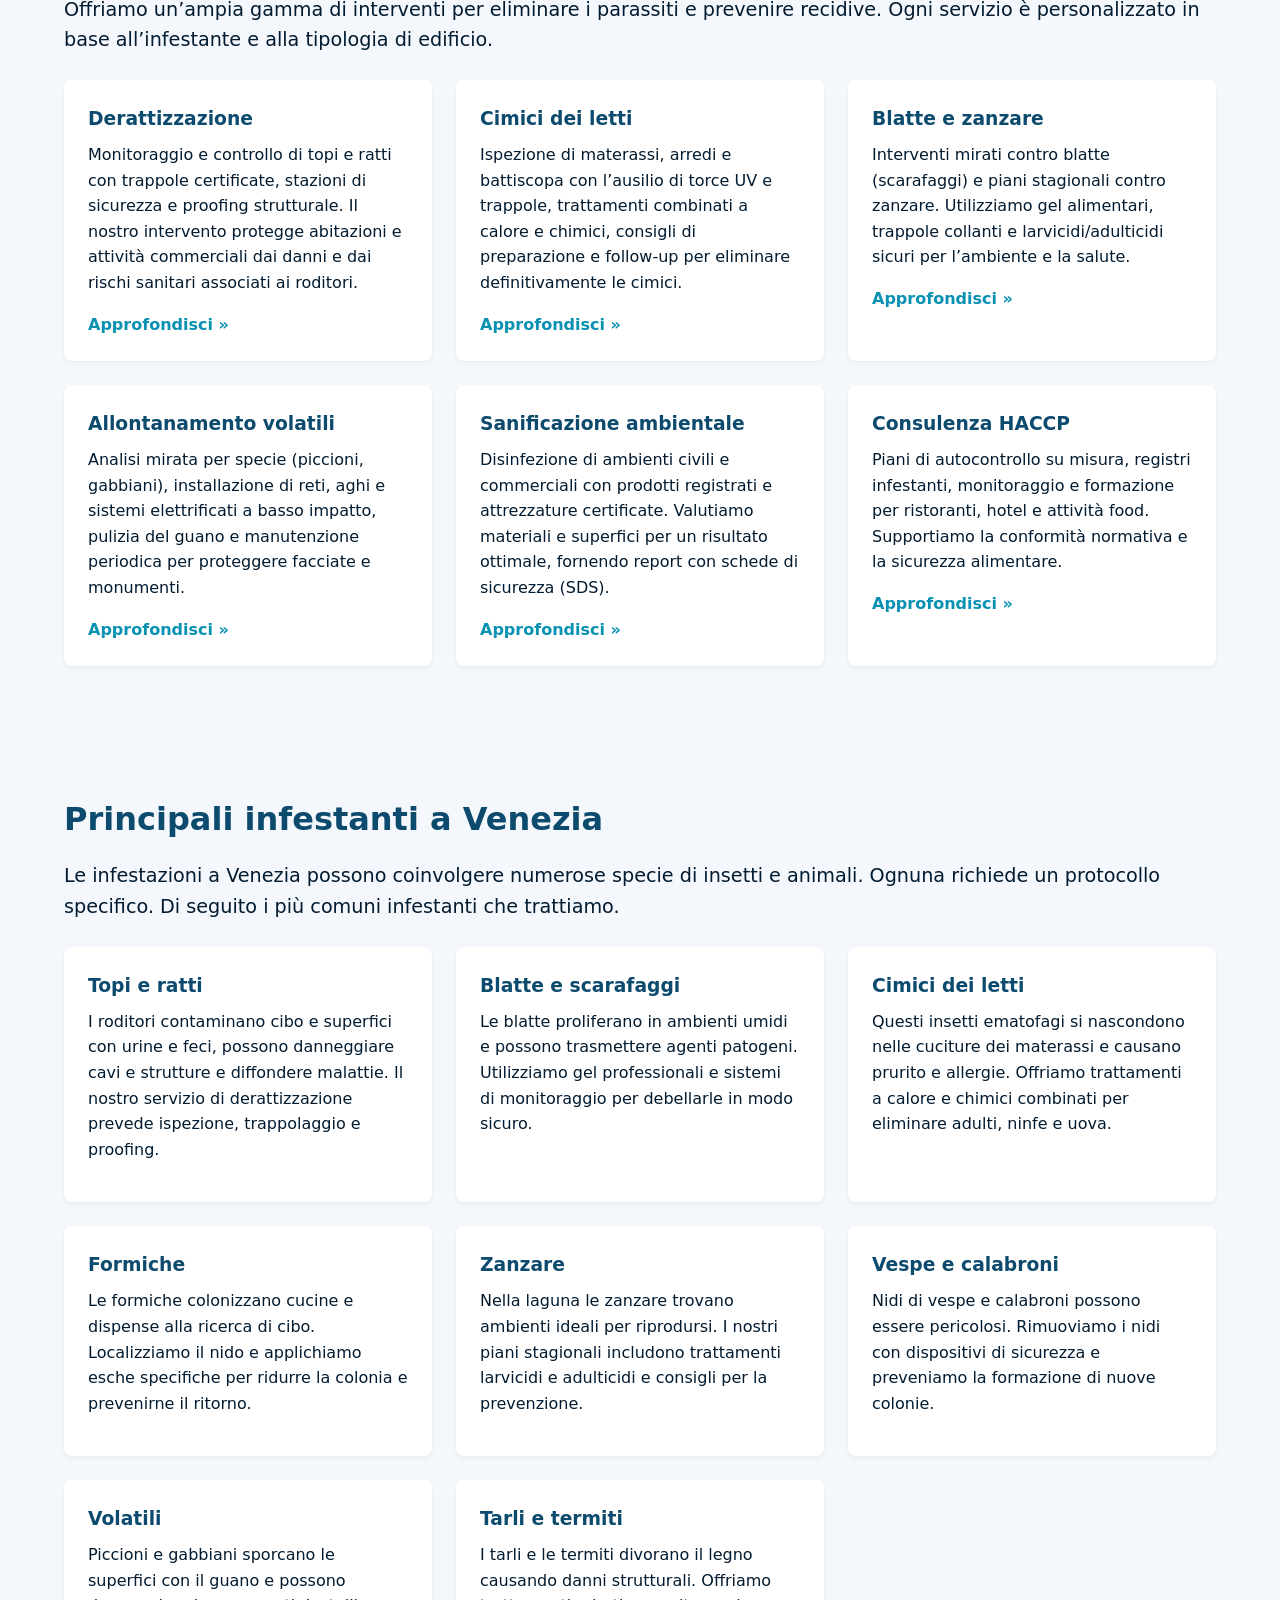
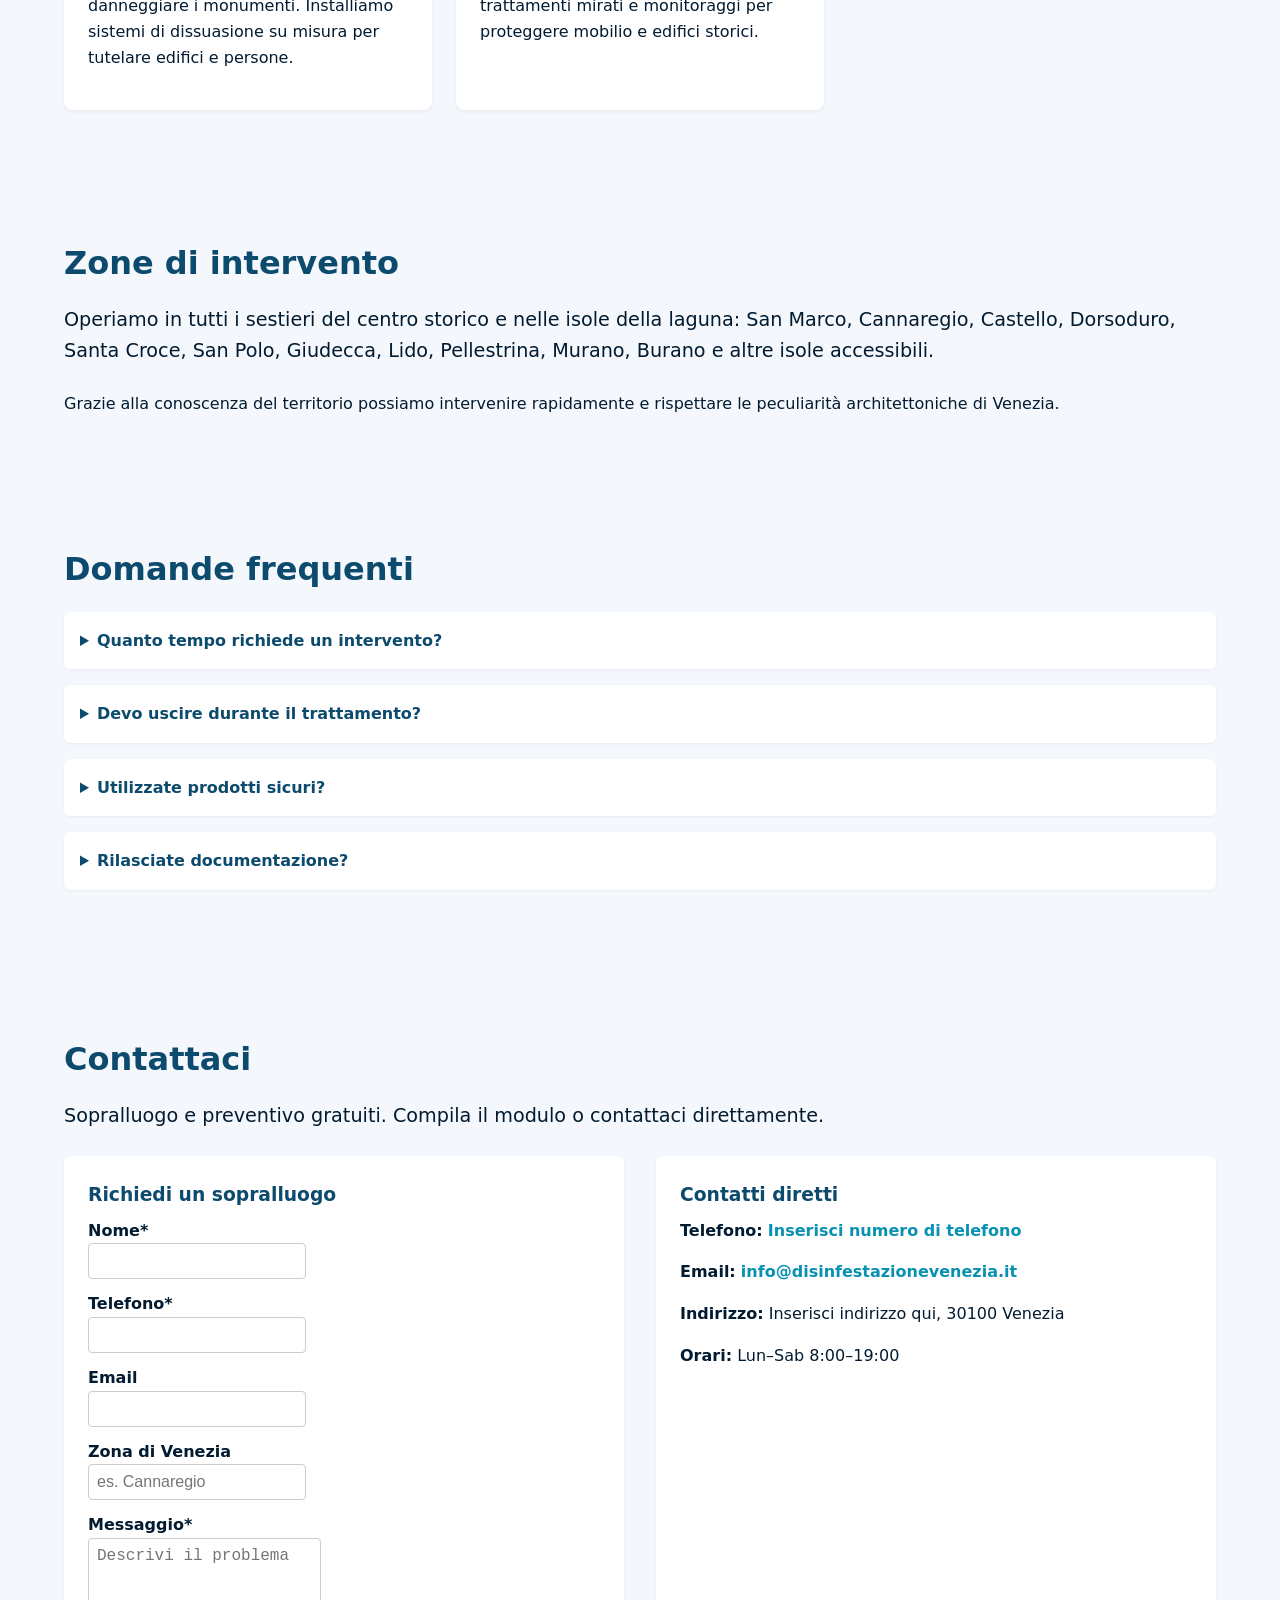
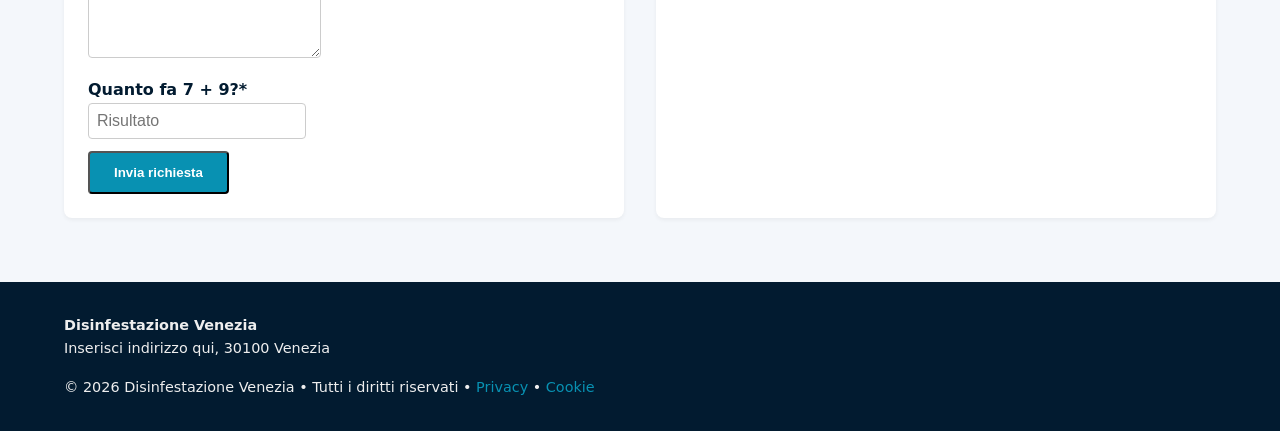
==== commit 989bc46d: "Add files via upload" ====
--- a/index.html
+++ b/index.html
@@ -3,188 +3,221 @@
 <head>
   <meta charset="utf-8" />
   <meta name="viewport" content="width=device-width, initial-scale=1" />
-  <title>Disinfestazione Venezia | Derattizzazione, Cimici dei Letti, Volatili | Interventi 24/7</title>
-  <meta name="description" content="Disinfestazione a Venezia e isole: derattizzazione, cimici dei letti, blatte, zanzare, volatili e sanificazione. Tecnici certificati. Sopralluogo e preventivo gratuiti. 24/7." />
+  <title>Disinfestazione a Venezia | Derattizzazione, Insetti e Volatili</title>
+  <meta name="description" content="Tecnici certificati a Venezia per derattizzazione, disinfestazione da insetti e volatili, sanificazione e consulenza HACCP. Interventi rapidi 24/7 con metodologia IPM e preventivo gratuito." />
   <link rel="canonical" href="https://www.disinfestazionevenezia.it/" />
-  <link rel="icon" href="assets/img/favicon.ico" />
   <meta name="robots" content="index,follow,max-image-preview:large" />
   <meta property="og:type" content="website" />
   <meta property="og:locale" content="it_IT" />
-  <meta property="og:title" content="Disinfestazione Venezia | Derattizzazione, Cimici dei Letti, Volatili | Interventi 24/7" />
-  <meta property="og:description" content="Disinfestazione a Venezia e isole: derattizzazione, cimici dei letti, blatte, zanzare, volatili e sanificazione. Tecnici certificati. Sopralluogo e preventivo gratuiti. 24/7." />
+  <meta property="og:title" content="Disinfestazione a Venezia | Derattizzazione, Insetti e Volatili" />
+  <meta property="og:description" content="Servizi professionali di pest control a Venezia: derattizzazione, disinfestazione da insetti, allontanamento volatili, sanificazione e consulenza HACCP. Tecnici certificati e interventi rapidi." />
   <meta property="og:url" content="https://www.disinfestazionevenezia.it/" />
-  <meta name="twitter:card" content="summary_large_image" />
-  <link rel="stylesheet" href="assets/css/style.css">
+  <link rel="icon" href="assets/img/favicon.ico" />
+  <link rel="stylesheet" href="style.css" />
 </head>
 <body>
-  <nav aria-label="Principale" class="nav">
-    <div class="container nav-inner">
-      <a class="brand" href="index.html" aria-label="Disinfestazione Venezia">
-        <span class="dot" aria-hidden="true"></span>
-        <span>Disinfestazione Venezia</span>
+  <!-- Navigation -->
+  <nav>
+    <div class="container" style="display:flex; align-items:center; width:100%;">
+      <a href="#" class="brand" aria-label="Disinfestazione Venezia">
+        <span class="logo" aria-hidden="true"></span>
+        Disinfestazione Venezia
       </a>
-      <button class="hamburger" id="navToggle" aria-controls="menu" aria-expanded="false" aria-label="Apri menu">
+      <button class="menu-toggle" aria-label="Apri menù" aria-expanded="false">
         <span></span><span></span><span></span>
       </button>
-      <div id="menu" class="menu" role="menubar">
-        <a href="index.html#servizi" role="menuitem">Servizi</a>
-        <a href="index.html#aree" role="menuitem">Zone</a>
-        <a href="chi-siamo.html" role="menuitem">Chi siamo</a>
-        <a href="index.html#faq" role="menuitem">FAQ</a>
-        <a href="index.html#contatti" role="menuitem">Contatti</a>
-        <button id="cookiePrefs" class="linklike" type="button">Preferenze cookie</button>
-      </div>
+      <ul role="menubar">
+        <li><a href="#perche" role="menuitem">Perché noi</a></li>
+        <li><a href="#servizi" role="menuitem">Servizi</a></li>
+        <li><a href="#pest-list" role="menuitem">Infestanti</a></li>
+        <li><a href="#aree" role="menuitem">Zone</a></li>
+        <li><a href="#faq" role="menuitem">FAQ</a></li>
+        <li><a href="#contatti" role="menuitem">Contatti</a></li>
+      </ul>
     </div>
   </nav>
 
-  <header id="home" class="hero" style="--hero:url('https://media.istockphoto.com/id/1221591240/it/foto/uomo-che-indossa-una-tuta-protettiva-che-disinfetta-la-sala-di-montaggio.webp?s=2048x2048&w=is&k=20&c=J-QjBv8Hehp_ovt5HHXPzfksiluLT3TPMdTPFOhJAxs=');">
-    <div class="bg" role="img" aria-label="Tecnico di disinfestazione a Venezia"></div>
-    <div class="container">
-      <p class="kicker">Interventi rapidi nel centro storico e isole</p>
+  <!-- Hero Section -->
+  <!--
+    The home hero previously used an external unsplash image.  Per richiesta utente
+    ora utilizziamo un'immagine di sfondo locale coerente con gli altri servizi.
+  -->
+  <header class="hero" style="background-image:url('assets/img/hero-volatili.png');">
+    <div class="container hero-content">
       <h1>Disinfestazione a Venezia: derattizzazione, insetti e volatili</h1>
-      <p>Soluzioni professionali a basso impatto ambientale per case, B&B, ristoranti e strutture ricettive. Tecnici certificati, reperibilità <strong>24/7</strong>, report digitali e garanzia scritta.</p>
-      <p style="margin-top:1rem">
-        <a class="btn" href="index.html#contatti">Preventivo gratuito</a>
-        <!-- <a class="btn" href="tel:+390411234567" aria-label="Chiama ora">Chiama ora</a> --> <!-- Telefono commentato -->
-      </p>
+      <p class="lead">Ripristina il comfort della tua casa o attività con tecnici certificati e interventi rapidi. Operiamo nel centro storico e nelle isole della laguna.</p>
+      <a class="btn" href="#contatti">Richiedi un sopralluogo gratuito</a>
     </div>
   </header>
 
   <main id="content">
-    <section id="servizi" aria-labelledby="h-servizi">
-      <div class="container">
-        <h2 id="h-servizi">Servizi di disinfestazione e derattizzazione</h2>
-        <p class="lead">Metodologia IPM, prodotti registrati e interventi mirati per risolvere alla radice e prevenire recidive.</p>
-        <div class="grid" style="margin-top:1rem">
-          <a class="card" href="derattizzazione.html">
-            <div class="service-head"><svg viewBox='0 0 24 24' class='icon' aria-hidden='true'><path d='M3 12h18v2H3zM5 9h14v2H5zM7 6h10v2H7z' fill='currentColor'/></svg><h3>Derattizzazione</h3></div>
-            <p>Ispezione ingressi, mappatura punti esca, trappole monitorate e proofing strutturale.</p>
-          </a>
-          <a class="card" href="cimici-dei-letti.html">
-            <div class="service-head"><svg viewBox='0 0 24 24' class='icon' aria-hidden='true'><path d='M12 2a3 3 0 013 3v2h2a1 1 0 010 2h-2v2h2a1 1 0 110 2h-2v2h2a1 1 0 110 2h-2v2a3 3 0 01-6 0v-2H7a1 1 0 110-2h2v-2H7a1 1 0 110-2h2V9H7a1 1 0 010-2h2V5a3 3 0 013-3z' fill='currentColor'/></svg><h3>Cimici dei letti</h3></div>
-            <p>Trattamenti combinati a calore e chimico, checklist di preparazione e follow‑up.</p>
-          </a>
-          <a class="card" href="blatte-zanzare.html">
-            <div class="service-head"><svg viewBox='0 0 24 24' class='icon' aria-hidden='true'><path d='M12 2a3 3 0 013 3v2h2a1 1 0 010 2h-2v2h2a1 1 0 110 2h-2v2h2a1 1 0 110 2h-2v2a3 3 0 01-6 0v-2H7a1 1 0 110-2h2v-2H7a1 1 0 110-2h2V9H7a1 1 0 010-2h2V5a3 3 0 013-3z' fill='currentColor'/></svg><h3>Blatte e zanzare</h3></div>
-            <p>Gel professionali, monitoraggio e piani larvicidi/adulticidi stagionali.</p>
-          </a>
-          <a class="card" href="allontanamento-volatili.html">
-            <div class="service-head"><svg viewBox='0 0 24 24' class='icon' aria-hidden='true'><path d='M2 12s5-4 10-4 10 4 10 4-5 4-10 4-10-4-10-4zm10-2l3 2-3 2-3-2 3-2z' fill='currentColor'/></svg><h3>Allontanamento volatili</h3></div>
-            <p>Reti, aghi e sistemi elettrificati nel rispetto dei vincoli architettonici.</p>
-          </a>
-          <a class="card" href="sanificazione.html">
-            <div class="service-head"><svg viewBox='0 0 24 24' class='icon' aria-hidden='true'><path d='M4 4h16v4H4zM6 10h12v10H6z' fill='currentColor'/></svg><h3>Sanificazione ambientale</h3></div>
-            <p>Disinfezione di ambienti civili e commerciali con PMC/biocidi e SDS allegate.</p>
-          </a>
-          <a class="card" href="haccp.html">
-            <div class="service-head"><svg viewBox='0 0 24 24' class='icon' aria-hidden='true'><path d='M6 4h12v4H6zM4 10h16v10H4z' fill='currentColor'/></svg><h3>Consulenza HACCP</h3></div>
-            <p>Piani, registri infestanti, formazione e audit periodici per attività food.</p>
-          </a>
-        </div>
-      </div>
-    </section>
-
-    <section id="aree" aria-labelledby="h-aree">
-      <div class="container">
-        <h2 id="h-aree">Zone di intervento a Venezia</h2>
-        <p class="lead">Operiamo in tutti i sestieri e nelle isole: San Marco, Cannaregio, Castello, Dorsoduro, Santa Croce, San Polo, Giudecca, Lido, Pellestrina, Murano, Burano.</p>
-        <div class="mapbox">
-          <object data="assets/svg/venezia.svg" type="image/svg+xml" aria-label="Mappa stilizzata di Venezia" width="100%" height="320"></object>
-          <div class="map-actions">
-            <button id="loadMap" class="btn" type="button" aria-label="Carica mappa interattiva">Carica mappa interattiva</button>
-            <button class="linklike" type="button" onclick="openPanel()">Preferenze cookie</button>
-          </div>
-          <div id="mapContainer" style="margin-top:.6rem"></div>
-        </div>
-      </div>
-    </section>
-
-    <section id="perche" aria-labelledby="h-perche">
-      <div class="container">
-        <h2 id="h-perche">Perché scegliere noi</h2>
+    <!-- Perché scegliere un professionista -->
+    <section id="perche">
+      <div class="container">
+        <h2>Perché affidarsi a un servizio professionale</h2>
+        <p class="lead">Una disinfestazione efficace richiede esperienza, strumenti adeguati e metodologie mirate. Il nostro servizio professionale a Venezia è essenziale per rendere gli ambienti sani e proteggerli dagli attacchi di insetti e parassiti. Interventi periodici sono richiesti in palazzine, ristoranti e strutture ricettive per prevenire e monitorare le infestazioni.</p>
         <ul class="bullets">
-          <li>Interventi garantiti e coperti da polizza RC</li>
-          <li>Prodotti registrati e metodologia IPM</li>
-          <li>Report digitali con foto, schede tecniche e planimetrie punti esca</li>
-          <li>Reperibilità 24/7 e tempi di rientro comunicati per iscritto</li>
-          <li>Piani di prevenzione personalizzati</li>
+          <li>Tecnici certificati con formazione continua</li>
+          <li>Prodotti registrati presso il Ministero della Salute</li>
+          <li>Report digitali completi e garanzia scritta sugli interventi</li>
+          <li>Reperibilità 24/7 con tempi di risposta rapidi</li>
         </ul>
       </div>
     </section>
 
-    <section id="faq" aria-labelledby="h-faq">
-      <div class="container">
-        <h2 id="h-faq">Domande frequenti</h2>
+    <!-- Integrated Pest Management -->
+    <section id="ipm" style="background-color:var(--colour-light);">
+      <div class="container">
+        <h2>Il nostro approccio: Integrated Pest Management (IPM)</h2>
+        <p class="lead">Operare in maniera strategica è una mossa vincente nel pest control. L’IPM è un processo mirato che mira a contenere l’organismo infestante prima ancora di intervenire con azioni di lotta. Prevenzione e conoscenza sono il primo passo: riconosciamo la specie infestante, analizziamo il ciclo di vita e scegliamo il metodo di controllo più appropriato.</p>
+        <ul class="bullets">
+          <li>Sopralluogo e identificazione accurata dell’infestante</li>
+          <li>Monitoraggio continuo e soluzioni su misura</li>
+          <li>Uso mirato di trappole, barriere fisiche e biocidi di nuova generazione</li>
+          <li>Consigli di prevenzione per mantenere gli ambienti protetti</li>
+        </ul>
+      </div>
+    </section>
+
+    <!-- Servizi -->
+    <section id="servizi">
+      <div class="container">
+        <h2>I nostri servizi</h2>
+        <p class="lead">Offriamo un’ampia gamma di interventi per eliminare i parassiti e prevenire recidive. Ogni servizio è personalizzato in base all’infestante e alla tipologia di edificio.</p>
+        <div class="cards">
+          <div class="card">
+            <h3>Derattizzazione</h3>
+            <p>Monitoraggio e controllo di topi e ratti con trappole certificate, stazioni di sicurezza e proofing strutturale. Il nostro intervento protegge abitazioni e attività commerciali dai danni e dai rischi sanitari associati ai roditori.</p>
+            <a href="derattizzazione.html">Approfondisci &raquo;</a>
+          </div>
+          <div class="card">
+            <h3>Cimici dei letti</h3>
+            <p>Ispezione di materassi, arredi e battiscopa con l’ausilio di torce UV e trappole, trattamenti combinati a calore e chimici, consigli di preparazione e follow‑up per eliminare definitivamente le cimici.</p>
+            <a href="cimici-dei-letti.html">Approfondisci &raquo;</a>
+          </div>
+          <div class="card">
+            <h3>Blatte e zanzare</h3>
+            <p>Interventi mirati contro blatte (scarafaggi) e piani stagionali contro zanzare. Utilizziamo gel alimentari, trappole collanti e larvicidi/adulticidi sicuri per l’ambiente e la salute.</p>
+            <a href="blatte-zanzare.html">Approfondisci &raquo;</a>
+          </div>
+          <div class="card">
+            <h3>Allontanamento volatili</h3>
+            <p>Analisi mirata per specie (piccioni, gabbiani), installazione di reti, aghi e sistemi elettrificati a basso impatto, pulizia del guano e manutenzione periodica per proteggere facciate e monumenti.</p>
+            <a href="allontanamento-volatili.html">Approfondisci &raquo;</a>
+          </div>
+          <div class="card">
+            <h3>Sanificazione ambientale</h3>
+            <p>Disinfezione di ambienti civili e commerciali con prodotti registrati e attrezzature certificate. Valutiamo materiali e superfici per un risultato ottimale, fornendo report con schede di sicurezza (SDS).</p>
+            <a href="sanificazione.html">Approfondisci &raquo;</a>
+          </div>
+          <div class="card">
+            <h3>Consulenza HACCP</h3>
+            <p>Piani di autocontrollo su misura, registri infestanti, monitoraggio e formazione per ristoranti, hotel e attività food. Supportiamo la conformità normativa e la sicurezza alimentare.</p>
+            <a href="haccp.html">Approfondisci &raquo;</a>
+          </div>
+        </div>
+      </div>
+    </section>
+
+    <!-- Principal pests list -->
+    <section id="pest-list" style="background-color:var(--colour-light);">
+      <div class="container">
+        <h2>Principali infestanti a Venezia</h2>
+        <p class="lead">Le infestazioni a Venezia possono coinvolgere numerose specie di insetti e animali. Ognuna richiede un protocollo specifico. Di seguito i più comuni infestanti che trattiamo.</p>
+        <div class="cards">
+          <div class="card">
+            <h3>Topi e ratti</h3>
+            <p>I roditori contaminano cibo e superfici con urine e feci, possono danneggiare cavi e strutture e diffondere malattie. Il nostro servizio di derattizzazione prevede ispezione, trappolaggio e proofing.</p>
+          </div>
+          <div class="card">
+            <h3>Blatte e scarafaggi</h3>
+            <p>Le blatte proliferano in ambienti umidi e possono trasmettere agenti patogeni. Utilizziamo gel professionali e sistemi di monitoraggio per debellarle in modo sicuro.</p>
+          </div>
+          <div class="card">
+            <h3>Cimici dei letti</h3>
+            <p>Questi insetti ematofagi si nascondono nelle cuciture dei materassi e causano prurito e allergie. Offriamo trattamenti a calore e chimici combinati per eliminare adulti, ninfe e uova.</p>
+          </div>
+          <div class="card">
+            <h3>Formiche</h3>
+            <p>Le formiche colonizzano cucine e dispense alla ricerca di cibo. Localizziamo il nido e applichiamo esche specifiche per ridurre la colonia e prevenirne il ritorno.</p>
+          </div>
+          <div class="card">
+            <h3>Zanzare</h3>
+            <p>Nella laguna le zanzare trovano ambienti ideali per riprodursi. I nostri piani stagionali includono trattamenti larvicidi e adulticidi e consigli per la prevenzione.</p>
+          </div>
+          <div class="card">
+            <h3>Vespe e calabroni</h3>
+            <p>Nidi di vespe e calabroni possono essere pericolosi. Rimuoviamo i nidi con dispositivi di sicurezza e preveniamo la formazione di nuove colonie.</p>
+          </div>
+          <div class="card">
+            <h3>Volatili</h3>
+            <p>Piccioni e gabbiani sporcano le superfici con il guano e possono danneggiare i monumenti. Installiamo sistemi di dissuasione su misura per tutelare edifici e persone.</p>
+          </div>
+          <div class="card">
+            <h3>Tarli e termiti</h3>
+            <p>I tarli e le termiti divorano il legno causando danni strutturali. Offriamo trattamenti mirati e monitoraggi per proteggere mobilio e edifici storici.</p>
+          </div>
+        </div>
+      </div>
+    </section>
+
+    <!-- Zone di intervento -->
+    <section id="aree">
+      <div class="container">
+        <h2>Zone di intervento</h2>
+        <p class="lead">Operiamo in tutti i sestieri del centro storico e nelle isole della laguna: San Marco, Cannaregio, Castello, Dorsoduro, Santa Croce, San Polo, Giudecca, Lido, Pellestrina, Murano, Burano e altre isole accessibili.</p>
+        <p>Grazie alla conoscenza del territorio possiamo intervenire rapidamente e rispettare le peculiarità architettoniche di Venezia.</p>
+      </div>
+    </section>
+
+    <!-- Domande frequenti -->
+    <section id="faq" style="background-color:var(--colour-light);">
+      <div class="container">
+        <h2>Domande frequenti</h2>
         <details>
-          <summary>Quanto tempo serve per un intervento a Venezia?</summary>
-          <p>Di norma interveniamo in giornata nel centro storico e isole principali. Per urgenze è attiva la reperibilità 24/7.</p>
+          <summary>Quanto tempo richiede un intervento?</summary>
+          <p>Nel centro storico e nelle isole principali riusciamo ad intervenire in giornata. Per urgenze offriamo reperibilità 24/7 e comunicazione dei tempi di rientro.</p>
         </details>
         <details>
-          <summary>Devo lasciare l'abitazione durante il trattamento?</summary>
-          <p>Dipende dal protocollo. Se impieghiamo biocidi, indichiamo tempi di rientro sicuri nella conferma d’intervento.</p>
+          <summary>Devo uscire durante il trattamento?</summary>
+          <p>Dipende dalla tipologia di intervento. Se utilizziamo prodotti chimici indicheremo i tempi di rientro sicuri nella conferma d’intervento.</p>
         </details>
         <details>
-          <summary>Usate prodotti sicuri?</summary>
-          <p>Sì. Utilizziamo PMC/biocidi registrati presso il Ministero della Salute e riduciamo l’uso di sostanze grazie all’IPM.</p>
+          <summary>Utilizzate prodotti sicuri?</summary>
+          <p>Sì. Adottiamo principi IPM e utilizziamo biocidi registrati presso il Ministero della Salute. Riduciamo l’uso di sostanze chimiche attraverso prevenzione e monitoraggio.</p>
         </details>
         <details>
-          <summary>Rilasciate report e documentazione?</summary>
-          <p>Report digitale con foto e schede di sicurezza; per le attività food, registri infestanti e documentazione HACCP.</p>
+          <summary>Rilasciate documentazione?</summary>
+          <p>Forniamo report digitali con foto, schede di sicurezza e planimetrie dei punti esca. Per le attività food predisponiamo registri infestanti e documentazione HACCP.</p>
         </details>
       </div>
     </section>
 
-    <section id="faq2">
-      <div class="container">
-        <details>
-          <summary>Posso pagare con bonifico e ricevere fattura?</summary>
-          <p>Sì, emettiamo regolare fattura elettronica. Accettiamo bonifico e POS.</p>
-        </details>
-        <details>
-          <summary>Intervenite anche la sera o nel weekend?</summary>
-          <p>Su richiesta. Per le urgenze è attivo il reperibile 24/7.</p>
-        </details>
-        <details>
-          <summary>Coprite anche le isole minori?</summary>
-          <p>Sì: Giudecca, Murano, Burano, Lido, Pellestrina e altre isole raggiungibili.</p>
-        </details>
-      </div>
-    </section>
-
-    <section id="contatti" aria-labelledby="h-contatti">
-      <div class="container">
-        <h2 id="h-contatti">Contattaci</h2>
-        <p class="lead">Sopralluogo e preventivo gratuiti. Compila il form o scrivici via email.</p>
-        <div class="grid" style="align-items:start">
-          <div class="card">
-            <h3>Prenota un sopralluogo</h3>
-            <form id="contactForm" action="https://formspree.io/f/xovlprrq" method="POST" novalidate>
-              <input type="text" name="company" style="display:none" tabindex="-1" autocomplete="off">
-              <label>Nome*<br><input required name="nome" type="text" autocomplete="name"></label><br>
-              <label>Telefono*<br><input required name="telefono" type="tel" autocomplete="tel"></label><br>
-              <label>Email<br><input name="email" type="email" autocomplete="email"></label><br>
-              <label>Zona di Venezia<br><input name="zona" type="text" placeholder="es. Cannaregio"></label><br>
-              <label>Messaggio*<br><textarea required name="messaggio" rows="4" placeholder="Descrivi il problema"></textarea></label><br>
-              <label id="mathLabel">Quanto fa <span id="a">?</span> + <span id="b">?</span>?*<br>
-                <input required name="captcha_input" type="number" placeholder="Risultato">
-              </label><br>
-              <div class="consent-box">
-                <input id="consent" name="consent" type="checkbox" required>
-                <label for="consent">Autorizzo il trattamento dei dati trasmessi per rispondere alla mia richiesta, ai sensi del GDPR. <a class="link" href="privacy.html" target="_blank" rel="noopener">Informativa privacy</a>.</label>
-              </div>
-              <input type="hidden" name="captcha_expected" id="captcha_expected" value="">
-              <input type="hidden" name="ttfb_ms" id="ttfb_ms" value="">
-              <input type="hidden" name="source" value="Website">
+    <!-- Contatti -->
+    <section id="contatti">
+      <div class="container">
+        <h2>Contattaci</h2>
+        <p class="lead">Sopralluogo e preventivo gratuiti. Compila il modulo o contattaci direttamente.</p>
+        <div class="cards" style="grid-template-columns: 1fr 1fr; gap:2rem;">
+          <div class="card">
+            <h3>Richiedi un sopralluogo</h3>
+            <form action="https://formspree.io/f/yourFormID" method="POST" novalidate>
+              <label>Nome*<br><input type="text" name="nome" required autocomplete="name" /></label>
+              <label>Telefono*<br><input type="tel" name="telefono" required autocomplete="tel" /></label>
+              <label>Email<br><input type="email" name="email" autocomplete="email" /></label>
+              <label>Zona di Venezia<br><input type="text" name="zona" placeholder="es. Cannaregio" /></label>
+              <label>Messaggio*<br><textarea name="messaggio" required rows="4" placeholder="Descrivi il problema"></textarea></label>
+              <label>Quanto fa <span class="captcha-a">?</span> + <span class="captcha-b">?</span>?*<br><input type="number" name="captcha_input" required placeholder="Risultato" /></label>
+              <input type="hidden" name="captcha_expected" class="captcha-expected" value="" />
+              <input type="hidden" name="source" value="Website" />
               <button class="btn" type="submit">Invia richiesta</button>
-              <p id="formStatus" style="display:none;margin-top:.6rem"></p>
-              <p id="captchaError" style="display:none;color:#b91c1c;margin-top:.6rem">Verifica captcha non superata.</p>
             </form>
           </div>
           <div class="card">
             <h3>Contatti diretti</h3>
-            <!-- <p><strong>Telefono:</strong> <a href="tel:+390411234567">+39 041 123 4567</a></p> --> <!-- Telefono commentato -->
+            <p><strong>Telefono:</strong> <a href="tel:+39XXXXXXXXX">Inserisci numero di telefono</a></p>
             <p><strong>Email:</strong> <a href="mailto:info@disinfestazionevenezia.it">info@disinfestazionevenezia.it</a></p>
-            <p><strong>Indirizzo:</strong> San Marco, 30100 Venezia</p>
+            <p><strong>Indirizzo:</strong> Inserisci indirizzo qui, 30100 Venezia</p>
             <p><strong>Orari:</strong> Lun–Sab 8:00–19:00</p>
           </div>
         </div>
@@ -192,54 +225,77 @@
     </section>
   </main>
 
+  <!-- Footer -->
+  <footer>
+    <div class="container">
+      <div class="footer-cols">
+        <div>
+          <strong>Disinfestazione Venezia</strong><br />
+          <span>Inserisci indirizzo qui, 30100 Venezia</span>
+        </div>
+        <div>
+          © <span id="year">2025</span> Disinfestazione Venezia • Tutti i diritti riservati • <a href="#">Privacy</a> • <a href="#">Cookie</a>
+        </div>
+      </div>
+    </div>
+  </footer>
+
+  <!-- Structured Data -->
   <script type="application/ld+json">
-  {"@context": "https://schema.org", "@type": "LocalBusiness", "name": "Disinfestazione Venezia", "url": "https://www.disinfestazionevenezia.it/", "email": "info@disinfestazionevenezia.it", "address": {"@type": "PostalAddress", "streetAddress": "San Marco", "addressLocality": "Venezia", "postalCode": "30100", "addressCountry": "IT"}, "openingHours": "Mo-Sa 08:00-19:00", "priceRange": "€€", "areaServed": ["Venezia", "San Marco", "Cannaregio", "Castello", "Dorsoduro", "San Polo", "Santa Croce", "Giudecca", "Lido", "Murano", "Burano", "Pellestrina"]}
+    {
+      "@context": "https://schema.org",
+      "@type": "LocalBusiness",
+      "name": "Disinfestazione Venezia",
+      "url": "https://www.disinfestazionevenezia.it/",
+      "email": "info@disinfestazionevenezia.it",
+      "address": {
+        "@type": "PostalAddress",
+        "streetAddress": "Inserisci indirizzo qui",
+        "addressLocality": "Venezia",
+        "postalCode": "30100",
+        "addressCountry": "IT"
+      },
+      "openingHours": "Mo-Sa 08:00-19:00",
+      "priceRange": "€€",
+      "areaServed": [
+        "Venezia","San Marco","Cannaregio","Castello","Dorsoduro","San Polo","Santa Croce","Giudecca","Lido","Murano","Burano","Pellestrina"
+      ]
+    }
   </script>
   <script type="application/ld+json">
-  {"@context": "https://schema.org", "@type": "OfferCatalog", "name": "Servizi di disinfestazione a Venezia", "itemListElement": [{"@type": "Offer", "itemOffered": {"@type": "Service", "name": "Derattizzazione"}, "priceCurrency": "EUR", "priceSpecification": {"@type": "PriceSpecification", "price": "su preventivo"}}, {"@type": "Offer", "itemOffered": {"@type": "Service", "name": "Cimici dei letti"}, "priceCurrency": "EUR", "priceSpecification": {"@type": "PriceSpecification", "price": "su preventivo"}}, {"@type": "Offer", "itemOffered": {"@type": "Service", "name": "Blatte e zanzare"}, "priceCurrency": "EUR", "priceSpecification": {"@type": "PriceSpecification", "price": "su preventivo"}}, {"@type": "Offer", "itemOffered": {"@type": "Service", "name": "Allontanamento volatili"}, "priceCurrency": "EUR", "priceSpecification": {"@type": "PriceSpecification", "price": "su preventivo"}}, {"@type": "Offer", "itemOffered": {"@type": "Service", "name": "Sanificazione ambientale"}, "priceCurrency": "EUR", "priceSpecification": {"@type": "PriceSpecification", "price": "su preventivo"}}, {"@type": "Offer", "itemOffered": {"@type": "Service", "name": "Consulenza HACCP"}, "priceCurrency": "EUR", "priceSpecification": {"@type": "PriceSpecification", "price": "su preventivo"}}]}
+    {
+      "@context": "https://schema.org",
+      "@type": "OfferCatalog",
+      "name": "Servizi di disinfestazione a Venezia",
+      "itemListElement": [
+        {"@type": "Offer", "itemOffered": {"@type": "Service", "name": "Derattizzazione"}},
+        {"@type": "Offer", "itemOffered": {"@type": "Service", "name": "Disinfestazione cimici dei letti"}},
+        {"@type": "Offer", "itemOffered": {"@type": "Service", "name": "Disinfestazione blatte e zanzare"}},
+        {"@type": "Offer", "itemOffered": {"@type": "Service", "name": "Allontanamento volatili"}},
+        {"@type": "Offer", "itemOffered": {"@type": "Service", "name": "Sanificazione ambientale"}},
+        {"@type": "Offer", "itemOffered": {"@type": "Service", "name": "Consulenza HACCP"}}
+      ]
+    }
   </script>
   <script type="application/ld+json">
-  {"@context": "https://schema.org", "@type": "BreadcrumbList", "itemListElement": [{"@type": "ListItem", "position": 1, "name": "Home", "item": "https://www.disinfestazionevenezia.it/"}]}
+    {
+      "@context": "https://schema.org",
+      "@type": "BreadcrumbList",
+      "itemListElement": [
+        {"@type": "ListItem", "position": 1, "name": "Home", "item": "https://www.disinfestazionevenezia.it/"}
+      ]
+    }
   </script>
 
-  <footer role="contentinfo">
-    <div class="container">
-      <div class="cols">
-        <div>
-          <strong>Disinfestazione Venezia</strong><br>
-          <!-- <a href="tel:+390411234567">041 123 4567</a> --> <!-- Telefono commentato -->
-          <span>San Marco, 30100 Venezia</span>
-        </div>
-        <small>© <span id="year">2025</span> Disinfestazione Venezia • Tutti i diritti riservati • <a href="privacy.html">Privacy</a> • <a href="cookie.html">Cookie</a></small>
-      </div>
-    </div>
-  </footer>
-
-  <!-- Bottom cookie bar + small panel -->
-  <div id="cookieBar" class="cookie-bar" role="region" aria-label="Preferenze cookie" hidden>
-    <div class="inner">
-      <p>Usiamo cookie tecnici e, previo consenso, servizi terzi (es. Google Maps). <a href="cookie.html" target="_blank" rel="noopener">Maggiori info</a></p>
-      <div class="actions">
-        <button type="button" id="cookieSettings">Impostazioni</button>
-        <button type="button" id="cookieReject" class="reject">Rifiuta</button>
-        <button type="button" id="cookieAcceptAll" class="accept">Accetta tutto</button>
-      </div>
-    </div>
-  </div>
-  <div id="cookiePanel" class="cookie-panel" role="dialog" aria-modal="false" aria-labelledby="cookiePanelTitle">
-    <h3 id="cookiePanelTitle">Preferenze cookie</h3>
-    <form id="cookieFormSmall">
-      <label><input type="checkbox" checked disabled> Necessari (sempre attivi)</label>
-      <label><input type="checkbox" name="maps"> Mappe (Google Maps)</label>
-      <label><input type="checkbox" name="analytics" disabled> Analytics (non attivi)</label>
-      <div class="panel-actions">
-        <button type="button" id="cookieClose">Chiudi</button>
-        <button type="submit">Salva</button>
-      </div>
-      <p class="cookie-links" style="margin:0"><a href="cookie.html" target="_blank" rel="noopener">Dettagli cookie</a></p>
-    </form>
-  </div>
-
-  <script src="assets/js/script.js" defer></script>
+  <script src="script.js" defer></script>
+  <script>
+    // update year in footer
+    document.addEventListener('DOMContentLoaded', function() {
+      const yearSpan = document.getElementById('year');
+      if (yearSpan) {
+        yearSpan.textContent = new Date().getFullYear();
+      }
+    });
+  </script>
 </body>
-</html>
+</html>
--- a/style.css
+++ b/style.css
@@ -0,0 +1,338 @@
+/*
+  Modern and accessible styles for the Disinfestazione Venezia website.
+  The design uses a clean layout with generous whitespace and a restrained
+  colour palette inspired by the Venetian lagoon. The CSS is mobile‑first
+  and progressively enhances larger screens with additional layout rules.
+*/
+
+/* Variables for colours and spacing */
+:root {
+  --colour-primary: #0c4a6e;      /* deep blue for headers and accents */
+  --colour-secondary: #0891b2;    /* teal for buttons and highlights */
+  --colour-light: #f4f7fb;        /* very light grey for backgrounds */
+  --colour-dark: #021b30;         /* almost black for text */
+  --colour-accent: #eab308;       /* warm gold accent */
+  --max-width: 1200px;
+  --header-height: 70px;
+  --transition: 0.3s ease;
+}
+
+/* Global resets */
+* {
+  box-sizing: border-box;
+  margin: 0;
+  padding: 0;
+}
+
+body {
+  font-family: system-ui, -apple-system, BlinkMacSystemFont, "Segoe UI",
+    Roboto, Oxygen, Ubuntu, Cantarell, "Open Sans", "Helvetica Neue",
+    sans-serif;
+  line-height: 1.6;
+  color: var(--colour-dark);
+  background-color: var(--colour-light);
+}
+
+a {
+  color: var(--colour-secondary);
+  text-decoration: none;
+}
+a:hover {
+  text-decoration: underline;
+}
+
+img {
+  max-width: 100%;
+  display: block;
+}
+
+/* Container */
+.container {
+  width: 90%;
+  max-width: var(--max-width);
+  margin: 0 auto;
+}
+
+/* Navigation */
+nav {
+  position: fixed;
+  top: 0;
+  left: 0;
+  width: 100%;
+  height: var(--header-height);
+  background: var(--colour-dark);
+  color: white;
+  display: flex;
+  align-items: center;
+  z-index: 1000;
+  box-shadow: 0 2px 4px rgba(0, 0, 0, 0.1);
+}
+
+nav .brand {
+  font-weight: bold;
+  font-size: 1.2rem;
+  display: flex;
+  align-items: center;
+  /* Prevent the site name from breaking onto multiple lines */
+  white-space: nowrap;
+}
+nav .brand span.logo {
+  width: 1rem;
+  height: 1rem;
+  border-radius: 50%;
+  background: var(--colour-secondary);
+  margin-right: 0.5rem;
+}
+
+nav ul {
+  list-style: none;
+  display: none;
+  position: absolute;
+  top: var(--header-height);
+  left: 0;
+  width: 100%;
+  background: var(--colour-dark);
+}
+nav li {
+  border-bottom: 1px solid rgba(255, 255, 255, 0.1);
+}
+nav a {
+  display: block;
+  padding: 1rem;
+  color: white;
+}
+nav a:hover {
+  background: var(--colour-secondary);
+}
+
+/* Hamburger button */
+.menu-toggle {
+  margin-left: auto;
+  margin-right: 1rem;
+  border: none;
+  background: transparent;
+  cursor: pointer;
+  display: flex;
+  flex-direction: column;
+  gap: 5px;
+}
+.menu-toggle span {
+  width: 25px;
+  height: 3px;
+  background: white;
+  transition: var(--transition);
+}
+
+/* Show menu on toggle */
+nav.open ul {
+  display: block;
+}
+
+/* Hero section */
+.hero {
+  position: relative;
+  height: 60vh;
+  background-size: cover;
+  background-position: center;
+  display: flex;
+  align-items: center;
+  color: white;
+  text-shadow: 0 2px 4px rgba(0, 0, 0, 0.7);
+}
+
+.hero::after {
+  content: "";
+  position: absolute;
+  top: 0;
+  left: 0;
+  right: 0;
+  bottom: 0;
+  background: rgba(0, 0, 0, 0.5);
+}
+
+.hero .hero-content {
+  position: relative;
+  z-index: 1;
+  max-width: 700px;
+  padding: 2rem;
+}
+.hero h1 {
+  font-size: 2.5rem;
+  margin-bottom: 1rem;
+}
+.hero p {
+  font-size: 1.1rem;
+  margin-bottom: 1.5rem;
+}
+.btn {
+  display: inline-block;
+  background: var(--colour-secondary);
+  color: white;
+  padding: 0.75rem 1.5rem;
+  border-radius: 4px;
+  transition: var(--transition);
+  font-weight: 600;
+}
+.btn:hover {
+  background: var(--colour-accent);
+  color: var(--colour-dark);
+}
+
+/* Section headings */
+section {
+  padding: 4rem 0;
+}
+section h2 {
+  font-size: 2rem;
+  color: var(--colour-primary);
+  margin-bottom: 1rem;
+}
+section p.lead {
+  font-size: 1.2rem;
+  margin-bottom: 1.5rem;
+}
+
+/* Cards for services and pests */
+.cards {
+  display: grid;
+  grid-template-columns: 1fr;
+  gap: 1.5rem;
+}
+.card {
+  background: white;
+  border-radius: 8px;
+  box-shadow: 0 2px 4px rgba(0, 0, 0, 0.05);
+  padding: 1.5rem;
+  transition: var(--transition);
+}
+.card:hover {
+  box-shadow: 0 4px 8px rgba(0, 0, 0, 0.1);
+}
+.card h3 {
+  margin-bottom: 0.5rem;
+  color: var(--colour-primary);
+}
+.card p {
+  margin-bottom: 1rem;
+}
+.card a {
+  font-weight: 600;
+  color: var(--colour-secondary);
+}
+.card a:hover {
+  color: var(--colour-accent);
+}
+
+/* Bulleted lists */
+.bullets {
+  list-style: none;
+  padding-left: 1rem;
+}
+.bullets li {
+  position: relative;
+  padding-left: 1.5rem;
+  margin-bottom: 0.75rem;
+}
+.bullets li::before {
+  content: "";
+  position: absolute;
+  left: 0;
+  top: 0.4rem;
+  width: 0.6rem;
+  height: 0.6rem;
+  background: var(--colour-secondary);
+  border-radius: 50%;
+}
+
+/* FAQ section */
+details {
+  background: white;
+  border-radius: 6px;
+  padding: 1rem;
+  margin-bottom: 1rem;
+  box-shadow: 0 1px 3px rgba(0, 0, 0, 0.05);
+}
+details summary {
+  cursor: pointer;
+  font-weight: 600;
+  color: var(--colour-primary);
+}
+
+/* Contact form */
+form {
+  display: flex;
+  flex-direction: column;
+  gap: 0.75rem;
+}
+form label {
+  font-weight: 600;
+}
+form input,
+form textarea {
+  padding: 0.5rem;
+  border: 1px solid #ccc;
+  border-radius: 4px;
+  font-size: 1rem;
+}
+form textarea {
+  resize: vertical;
+  min-height: 120px;
+}
+form button[type="submit"] {
+  align-self: start;
+}
+
+/* Footer */
+footer {
+  background: var(--colour-dark);
+  color: #eee;
+  padding: 2rem 0;
+  font-size: 0.9rem;
+}
+footer a {
+  color: var(--colour-secondary);
+}
+footer .footer-cols {
+  display: flex;
+  flex-direction: column;
+  gap: 1rem;
+}
+
+/* Responsive design */
+@media (min-width: 600px) {
+  .cards {
+    grid-template-columns: repeat(2, 1fr);
+  }
+  nav ul {
+    display: flex;
+    position: static;
+    background: none;
+    height: var(--header-height);
+  }
+  nav li {
+    border: none;
+  }
+  nav a {
+    padding: 0 1rem;
+    line-height: var(--header-height);
+  }
+  nav .menu-toggle {
+    display: none;
+  }
+}
+
+@media (min-width: 900px) {
+  .cards {
+    grid-template-columns: repeat(3, 1fr);
+  }
+  .hero h1 {
+    font-size: 3rem;
+  }
+}
+
+/* Adjust the brand font size on very small screens */
+@media (max-width: 360px) {
+  nav .brand {
+    font-size: 1rem;
+  }
+}
